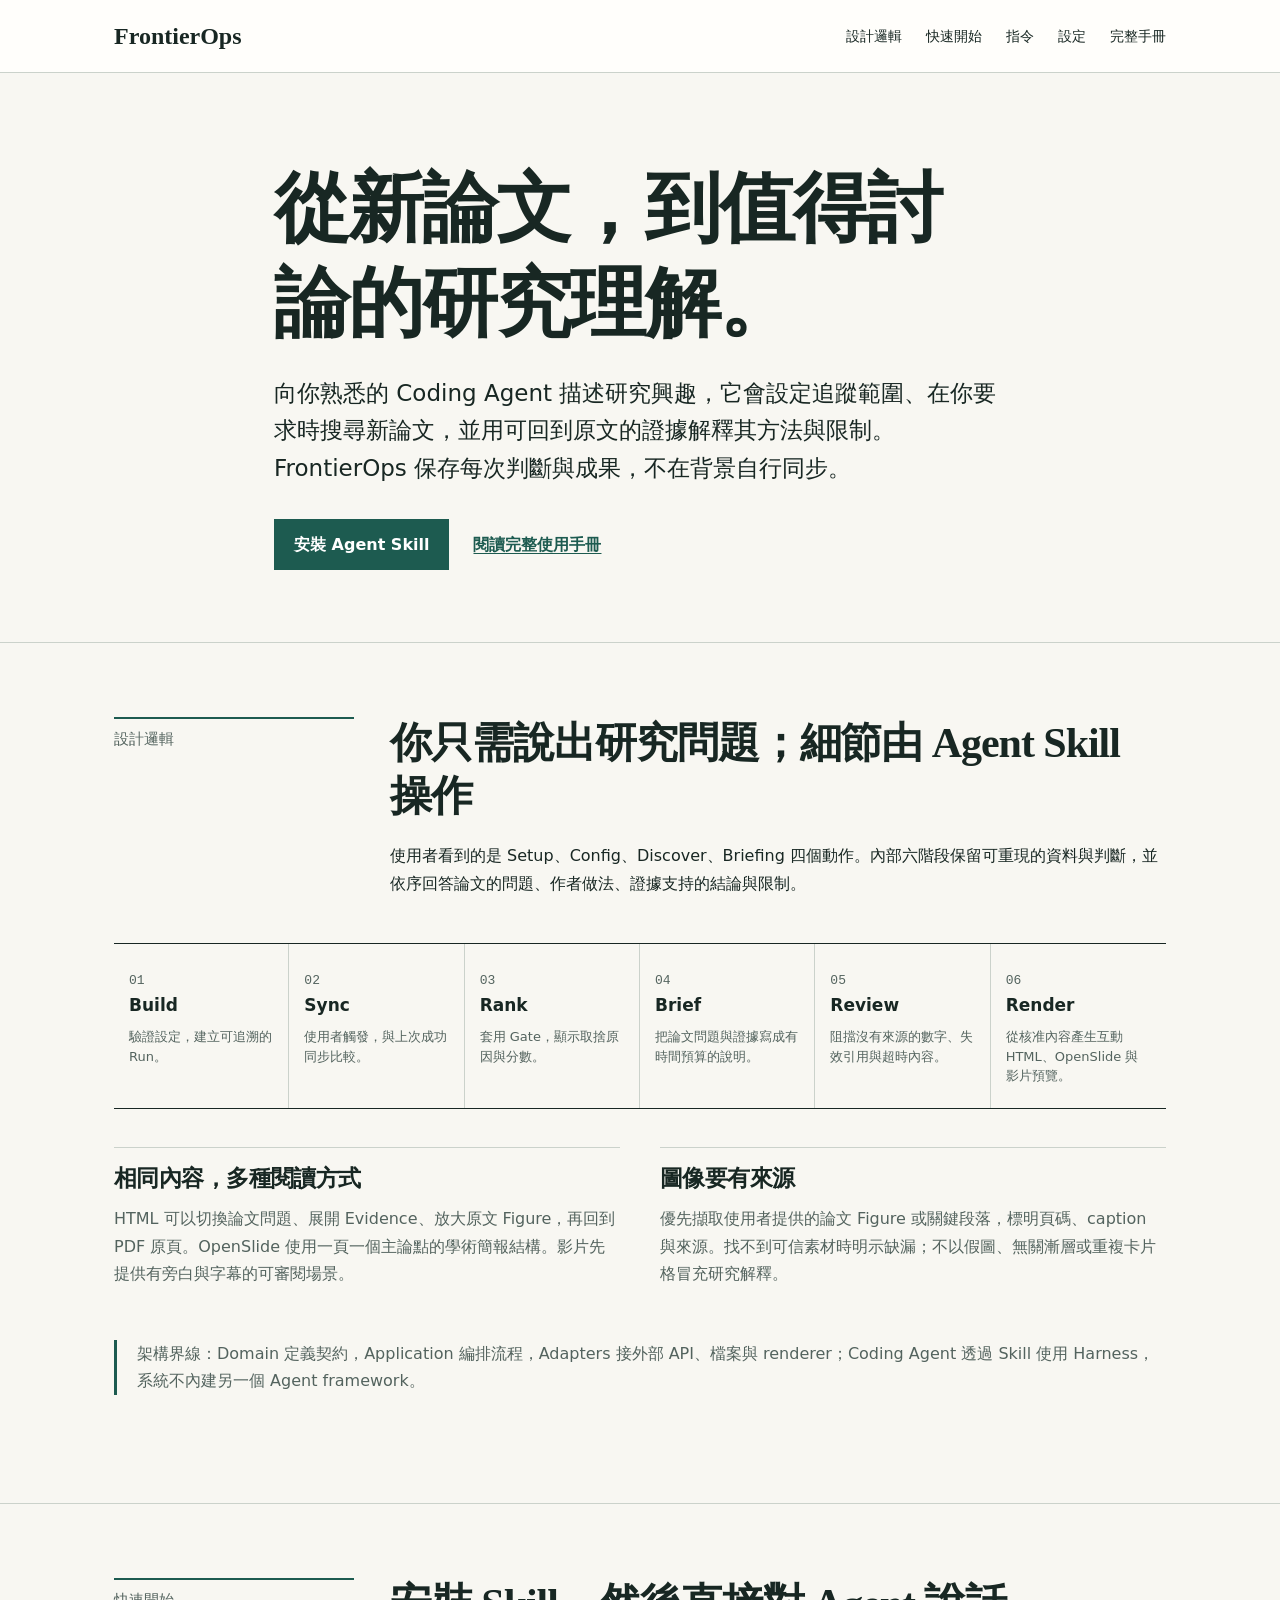
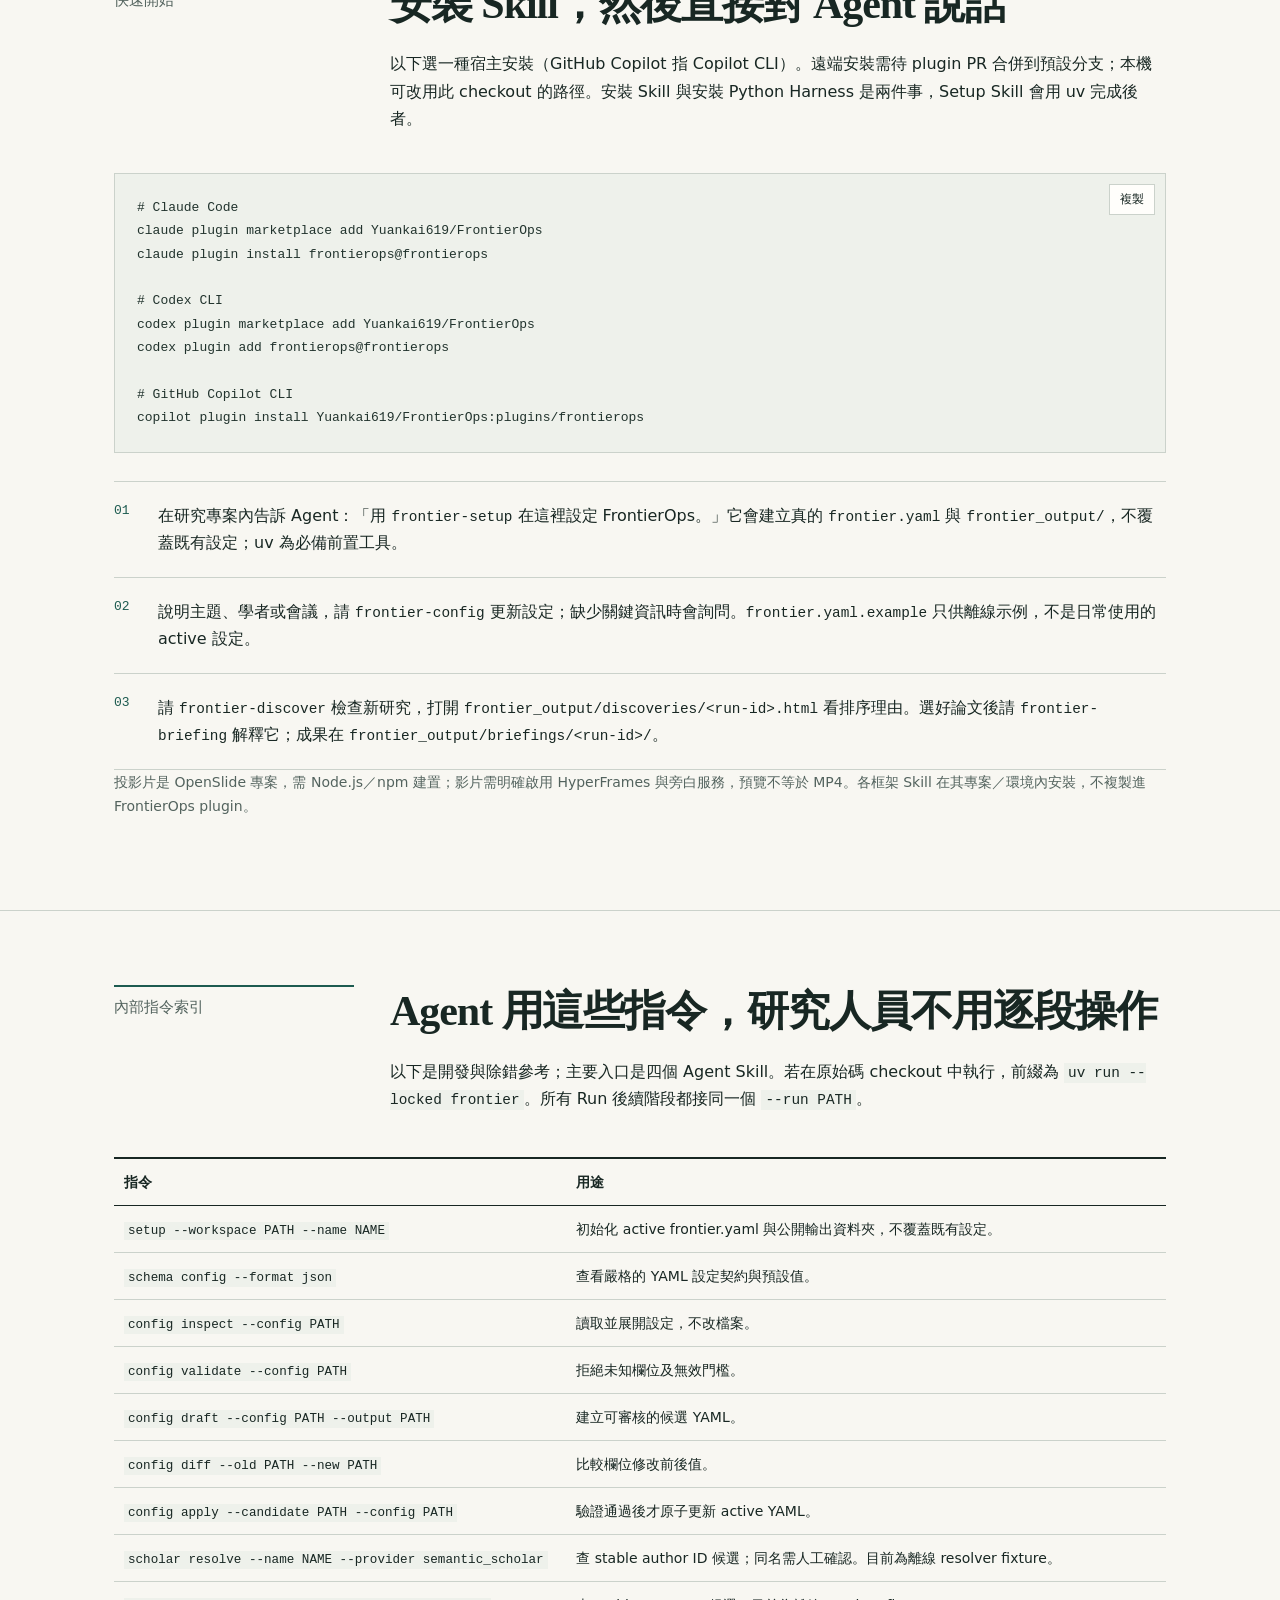
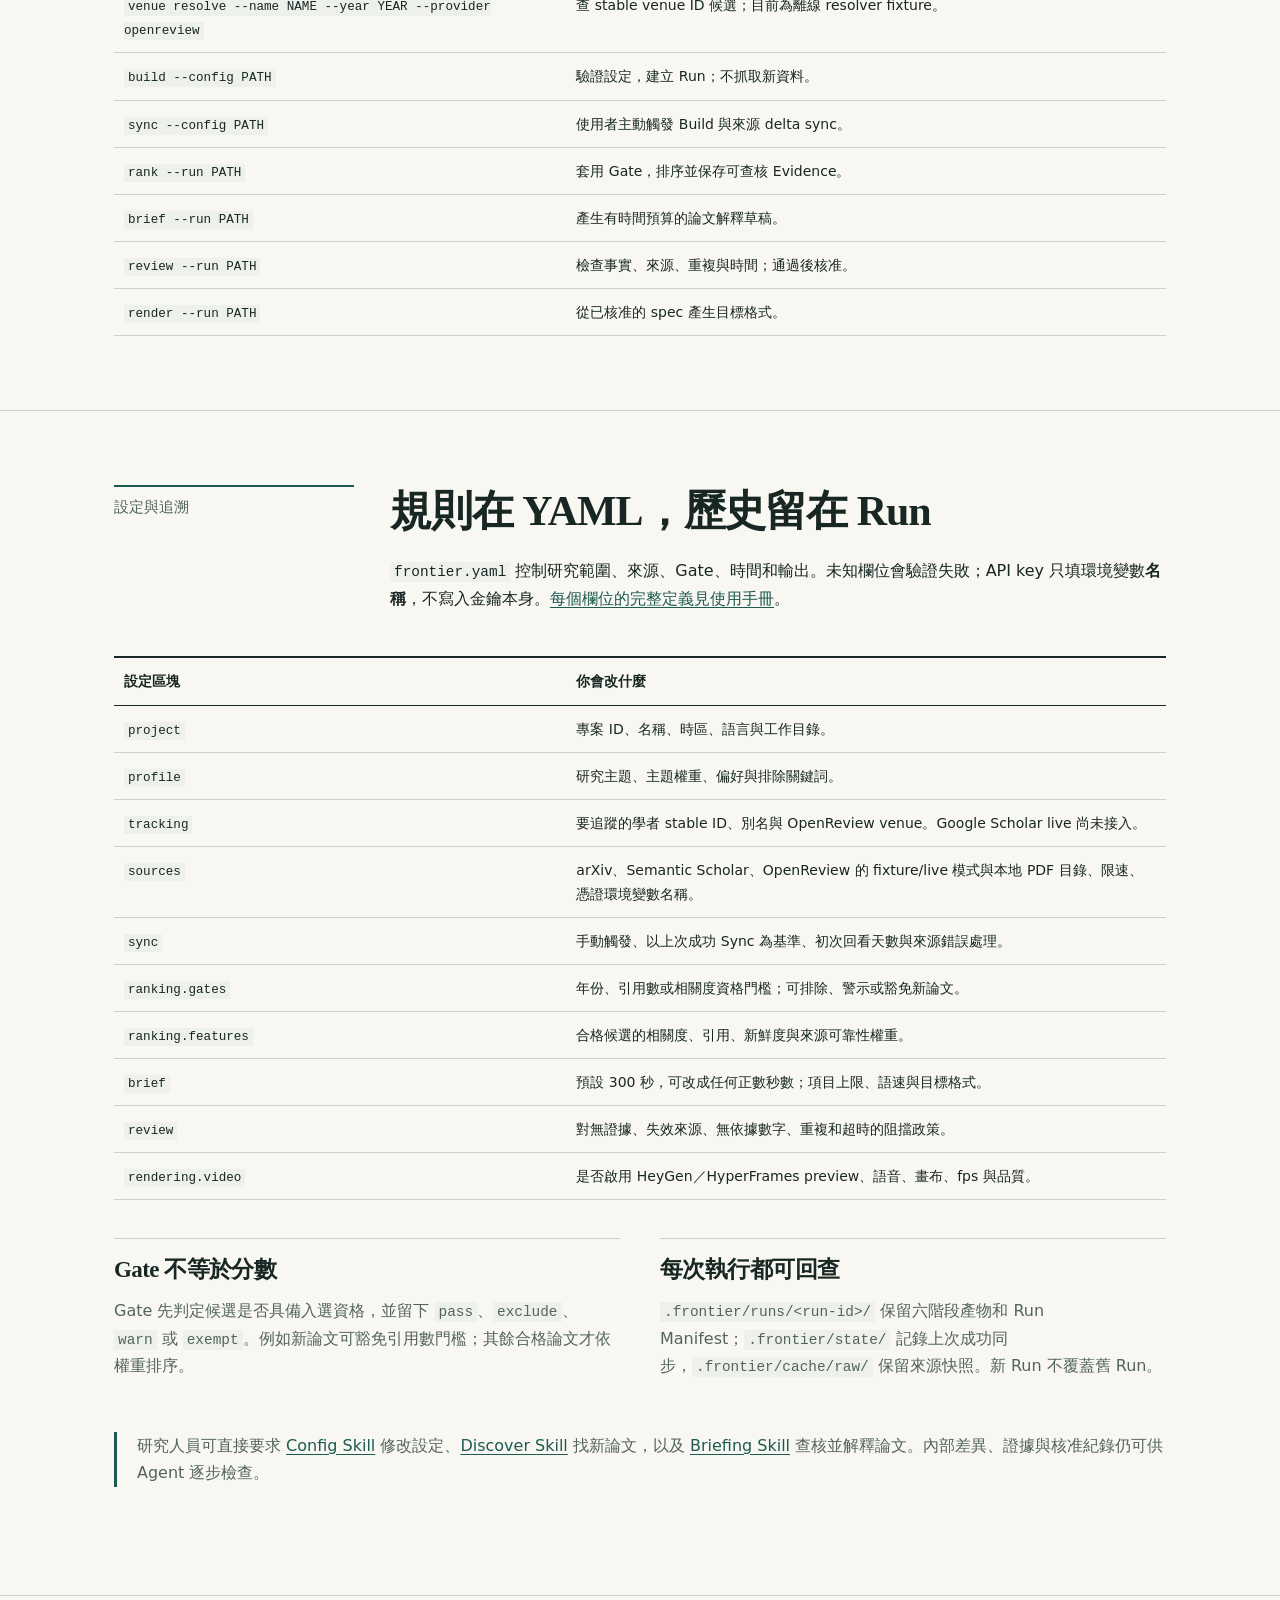
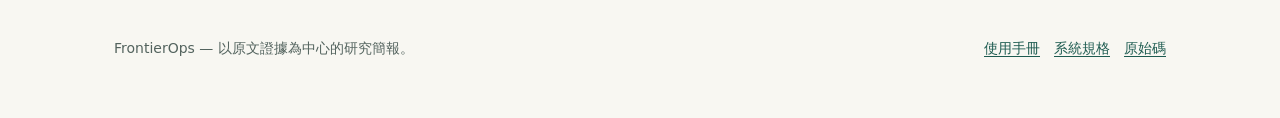
==== docs/index.html @ 1f18ae4c "docs: guide researchers through agent-first onboarding" ====
<!doctype html>
<html lang="zh-Hant">
<head>
  <meta charset="utf-8">
  <meta name="viewport" content="width=device-width, initial-scale=1">
  <meta name="description" content="FrontierOps：可追溯的研究論文解釋與多格式簡報 Harness。">
  <title>FrontierOps｜研究論文簡報 Harness</title>
  <style>
    :root{color-scheme:light;--ink:#182723;--muted:#53635e;--line:#cbd2cb;--paper:#f8f7f2;--panel:#fffefb;--accent:#1d5b50;--code:#eef1eb}
    *{box-sizing:border-box}html{scroll-behavior:smooth}body{margin:0;background:var(--paper);color:var(--ink);font:16px/1.72 system-ui,-apple-system,"Noto Sans TC",sans-serif}
    a{color:var(--accent);text-underline-offset:3px}a:hover{color:#0b3c34}button{font:inherit}button:focus-visible,a:focus-visible,summary:focus-visible{outline:3px solid #ab7314;outline-offset:3px}
    .wrap{max-width:1120px;margin:auto;padding:0 34px}.top{border-bottom:1px solid var(--line);background:var(--panel)}.top .wrap{display:flex;align-items:center;justify-content:space-between;gap:20px;min-height:72px}
    .brand{font:700 24px/1.1 Georgia,serif;color:var(--ink);text-decoration:none}.top nav{display:flex;gap:24px;flex-wrap:wrap}.top nav a{font-size:14px;color:var(--ink);text-decoration:none}.top nav a:hover{text-decoration:underline}
    h1,h2,h3{font-family:Georgia,"Noto Serif TC",serif;line-height:1.25;letter-spacing:-.025em}h1{font-size:clamp(42px,6vw,76px);max-width:880px;margin:0 0 24px}h2{font-size:clamp(29px,3.4vw,42px);margin:0 0 20px}h3{font-size:23px;margin:0 0 12px}p{margin:0 0 18px}.lead{font-size:clamp(19px,2vw,23px);line-height:1.62;max-width:750px}.muted{color:var(--muted)}
    .hero{padding:88px 0 72px;border-bottom:1px solid var(--line)}.hero .intro{max-width:800px}.hero-actions{display:flex;gap:24px;align-items:center;flex-wrap:wrap;margin-top:32px}.primary{display:inline-block;background:var(--accent);color:white;padding:12px 20px;text-decoration:none;font-weight:600}.primary:hover{background:#0b3c34;color:#fff}.textlink{font-weight:600}
    section.content{padding:74px 0;border-bottom:1px solid var(--line)}.section-head{display:grid;grid-template-columns:240px 1fr;gap:36px;align-items:start}.section-head>p{max-width:750px}.section-index{font:15px/1.6 ui-monospace,SFMono-Regular,monospace;color:var(--muted);border-top:2px solid var(--accent);padding-top:10px}
    .flow{display:grid;grid-template-columns:repeat(6,1fr);margin-top:28px;border-top:1px solid var(--ink);border-bottom:1px solid var(--ink)}.flow>div{padding:20px 15px 22px;border-right:1px solid var(--line)}.flow>div:last-child{border-right:0}.flow strong{display:block;font-size:17px}.flow span{font-size:13px;color:var(--muted);line-height:1.5;display:block;margin-top:7px}.number{font:12px ui-monospace,monospace;color:var(--accent)}
    .two{display:grid;grid-template-columns:1fr 1fr;gap:40px;margin-top:38px}.rule{border-top:1px solid var(--line);padding-top:17px}.rule p{color:var(--muted)}.figure-note{border-left:3px solid var(--accent);padding-left:20px;margin:34px 0;color:var(--muted)}
    pre{margin:0;background:var(--code);border:1px solid var(--line);padding:22px;overflow:auto;font:13px/1.8 ui-monospace,SFMono-Regular,Consolas,monospace;color:#21332d}code{font:0.9em ui-monospace,SFMono-Regular,Consolas,monospace}p code,td code{background:var(--code);padding:2px 4px}.codebox{position:relative;margin:22px 0 28px}.copy{position:absolute;right:11px;top:11px;border:1px solid var(--line);background:var(--panel);color:var(--ink);padding:4px 10px;font-size:12px;cursor:pointer}.copy:hover{border-color:var(--accent)}
    .steps{margin:0;padding:0;list-style:none;counter-reset:step}.steps li{counter-increment:step;border-top:1px solid var(--line);padding:20px 0 20px 44px;position:relative}.steps li:before{content:counter(step,decimal-leading-zero);position:absolute;left:0;top:21px;color:var(--accent);font:13px ui-monospace,monospace}.steps li:last-child{border-bottom:1px solid var(--line)}
    table{border-collapse:collapse;width:100%;margin-top:26px;font-size:14px}th{text-align:left;font-weight:700;border-top:2px solid var(--ink);border-bottom:1px solid var(--ink);padding:11px 10px}td{vertical-align:top;border-bottom:1px solid var(--line);padding:11px 10px}td:first-child{width:43%;overflow-wrap:anywhere}tbody tr:hover{background:#eeefe8}
    details{border-top:1px solid var(--line);padding:17px 0}details:last-child{border-bottom:1px solid var(--line)}summary{cursor:pointer;font-weight:700;font-size:18px}details[open] summary{color:var(--accent)}details p{margin:14px 0 0;color:var(--muted)}
    .sidenote{font-size:14px;color:var(--muted)}footer{padding:40px 0 58px;color:var(--muted);font-size:14px}.footer-inner{display:flex;justify-content:space-between;gap:20px;flex-wrap:wrap}
    @media(max-width:780px){.wrap{padding:0 20px}.top .wrap{align-items:flex-start;padding-top:17px;padding-bottom:17px;flex-direction:column}.hero{padding:55px 0}.section-head,.two{grid-template-columns:1fr;gap:16px}.flow{grid-template-columns:repeat(2,1fr)}.flow>div:nth-child(2n){border-right:0}.flow>div:nth-child(-n+4){border-bottom:1px solid var(--line)}section.content{padding:56px 0}td:first-child{width:50%}}
    @media(prefers-reduced-motion:reduce){html{scroll-behavior:auto}}
  </style>
</head>
<body>
  <header class="top"><div class="wrap">
    <a class="brand" href="#top">FrontierOps</a>
    <nav aria-label="頁面導覽"><a href="#concept">設計邏輯</a><a href="#quickstart">快速開始</a><a href="#commands">指令</a><a href="#configuration">設定</a><a href="user-manual.md">完整手冊</a></nav>
  </div></header>
  <main id="top">
    <div class="hero"><div class="wrap intro">
      <h1>從新論文，到值得討論的研究理解。</h1>
      <p class="lead">向你熟悉的 Coding Agent 描述研究興趣，它會設定追蹤範圍、在你要求時搜尋新論文，並用可回到原文的證據解釋其方法與限制。FrontierOps 保存每次判斷與成果，不在背景自行同步。</p>
      <div class="hero-actions"><a class="primary" href="#quickstart">安裝 Agent Skill</a><a class="textlink" href="user-manual.md">閱讀完整使用手冊</a></div>
    </div></div>

    <section class="content" id="concept"><div class="wrap">
      <div class="section-head"><div class="section-index">設計邏輯</div><div><h2>你只需說出研究問題；細節由 Agent Skill 操作</h2><p>使用者看到的是 Setup、Config、Discover、Briefing 四個動作。內部六階段保留可重現的資料與判斷，並依序回答論文的問題、作者做法、證據支持的結論與限制。</p></div></div>
      <div class="flow" aria-label="六階段資料流">
        <div><span class="number">01</span><strong>Build</strong><span>驗證設定，建立可追溯的 Run。</span></div>
        <div><span class="number">02</span><strong>Sync</strong><span>使用者觸發，與上次成功同步比較。</span></div>
        <div><span class="number">03</span><strong>Rank</strong><span>套用 Gate，顯示取捨原因與分數。</span></div>
        <div><span class="number">04</span><strong>Brief</strong><span>把論文問題與證據寫成有時間預算的說明。</span></div>
        <div><span class="number">05</span><strong>Review</strong><span>阻擋沒有來源的數字、失效引用與超時內容。</span></div>
        <div><span class="number">06</span><strong>Render</strong><span>從核准內容產生互動 HTML、OpenSlide 與影片預覽。</span></div>
      </div>
      <div class="two"><div class="rule"><h3>相同內容，多種閱讀方式</h3><p>HTML 可以切換論文問題、展開 Evidence、放大原文 Figure，再回到 PDF 原頁。OpenSlide 使用一頁一個主論點的學術簡報結構。影片先提供有旁白與字幕的可審閱場景。</p></div><div class="rule"><h3>圖像要有來源</h3><p>優先擷取使用者提供的論文 Figure 或關鍵段落，標明頁碼、caption 與來源。找不到可信素材時明示缺漏；不以假圖、無關漸層或重複卡片格冒充研究解釋。</p></div></div>
      <p class="figure-note">架構界線：Domain 定義契約，Application 編排流程，Adapters 接外部 API、檔案與 renderer；Coding Agent 透過 Skill 使用 Harness，系統不內建另一個 Agent framework。</p>
    </div></section>

    <section class="content" id="quickstart"><div class="wrap">
      <div class="section-head"><div class="section-index">快速開始</div><div><h2>安裝 Skill，然後直接對 Agent 說話</h2><p>以下選一種宿主安裝（GitHub Copilot 指 Copilot CLI）。遠端安裝需待 plugin PR 合併到預設分支；本機可改用此 checkout 的路徑。安裝 Skill 與安裝 Python Harness 是兩件事，Setup Skill 會用 uv 完成後者。</p></div></div>
      <div class="codebox"><button class="copy" type="button" data-copy="install">複製</button><pre id="install"># Claude Code
claude plugin marketplace add Yuankai619/FrontierOps
claude plugin install frontierops@frontierops

# Codex CLI
codex plugin marketplace add Yuankai619/FrontierOps
codex plugin add frontierops@frontierops

# GitHub Copilot CLI
copilot plugin install Yuankai619/FrontierOps:plugins/frontierops</pre></div>
      <ol class="steps"><li>在研究專案內告訴 Agent：「用 <code>frontier-setup</code> 在這裡設定 FrontierOps。」它會建立真的 <code>frontier.yaml</code> 與 <code>frontier_output/</code>，不覆蓋既有設定；uv 為必備前置工具。</li><li>說明主題、學者或會議，請 <code>frontier-config</code> 更新設定；缺少關鍵資訊時會詢問。<code>frontier.yaml.example</code> 只供離線示例，不是日常使用的 active 設定。</li><li>請 <code>frontier-discover</code> 檢查新研究，打開 <code>frontier_output/discoveries/&lt;run-id&gt;.html</code> 看排序理由。選好論文後請 <code>frontier-briefing</code> 解釋它；成果在 <code>frontier_output/briefings/&lt;run-id&gt;/</code>。</li></ol>
      <p class="sidenote">投影片是 OpenSlide 專案，需 Node.js／npm 建置；影片需明確啟用 HyperFrames 與旁白服務，預覽不等於 MP4。各框架 Skill 在其專案／環境內安裝，不複製進 FrontierOps plugin。</p>
    </div></section>

    <section class="content" id="commands"><div class="wrap">
      <div class="section-head"><div class="section-index">內部指令索引</div><div><h2>Agent 用這些指令，研究人員不用逐段操作</h2><p>以下是開發與除錯參考；主要入口是四個 Agent Skill。若在原始碼 checkout 中執行，前綴為 <code>uv run --locked frontier</code>。所有 Run 後續階段都接同一個 <code>--run PATH</code>。</p></div></div>
      <table><thead><tr><th scope="col">指令</th><th scope="col">用途</th></tr></thead><tbody>
        <tr><td><code>setup --workspace PATH --name NAME</code></td><td>初始化 active frontier.yaml 與公開輸出資料夾，不覆蓋既有設定。</td></tr>
        <tr><td><code>schema config --format json</code></td><td>查看嚴格的 YAML 設定契約與預設值。</td></tr>
        <tr><td><code>config inspect --config PATH</code></td><td>讀取並展開設定，不改檔案。</td></tr>
        <tr><td><code>config validate --config PATH</code></td><td>拒絕未知欄位及無效門檻。</td></tr>
        <tr><td><code>config draft --config PATH --output PATH</code></td><td>建立可審核的候選 YAML。</td></tr>
        <tr><td><code>config diff --old PATH --new PATH</code></td><td>比較欄位修改前後值。</td></tr>
        <tr><td><code>config apply --candidate PATH --config PATH</code></td><td>驗證通過後才原子更新 active YAML。</td></tr>
        <tr><td><code>scholar resolve --name NAME --provider semantic_scholar</code></td><td>查 stable author ID 候選；同名需人工確認。目前為離線 resolver fixture。</td></tr>
        <tr><td><code>venue resolve --name NAME --year YEAR --provider openreview</code></td><td>查 stable venue ID 候選；目前為離線 resolver fixture。</td></tr>
        <tr><td><code>build --config PATH</code></td><td>驗證設定，建立 Run；不抓取新資料。</td></tr>
        <tr><td><code>sync --config PATH</code></td><td>使用者主動觸發 Build 與來源 delta sync。</td></tr>
        <tr><td><code>rank --run PATH</code></td><td>套用 Gate，排序並保存可查核 Evidence。</td></tr>
        <tr><td><code>brief --run PATH</code></td><td>產生有時間預算的論文解釋草稿。</td></tr>
        <tr><td><code>review --run PATH</code></td><td>檢查事實、來源、重複與時間；通過後核准。</td></tr>
        <tr><td><code>render --run PATH</code></td><td>從已核准的 spec 產生目標格式。</td></tr>
      </tbody></table>
    </div></section>

    <section class="content" id="configuration"><div class="wrap">
      <div class="section-head"><div class="section-index">設定與追溯</div><div><h2>規則在 YAML，歷史留在 Run</h2><p><code>frontier.yaml</code> 控制研究範圍、來源、Gate、時間和輸出。未知欄位會驗證失敗；API key 只填環境變數<strong>名稱</strong>，不寫入金鑰本身。<a href="user-manual.md#frontieryaml-設定參考">每個欄位的完整定義見使用手冊</a>。</p></div></div>
      <table><thead><tr><th scope="col">設定區塊</th><th scope="col">你會改什麼</th></tr></thead><tbody>
        <tr><td><code>project</code></td><td>專案 ID、名稱、時區、語言與工作目錄。</td></tr>
        <tr><td><code>profile</code></td><td>研究主題、主題權重、偏好與排除關鍵詞。</td></tr>
        <tr><td><code>tracking</code></td><td>要追蹤的學者 stable ID、別名與 OpenReview venue。Google Scholar live 尚未接入。</td></tr>
        <tr><td><code>sources</code></td><td>arXiv、Semantic Scholar、OpenReview 的 fixture/live 模式與本地 PDF 目錄、限速、憑證環境變數名稱。</td></tr>
        <tr><td><code>sync</code></td><td>手動觸發、以上次成功 Sync 為基準、初次回看天數與來源錯誤處理。</td></tr>
        <tr><td><code>ranking.gates</code></td><td>年份、引用數或相關度資格門檻；可排除、警示或豁免新論文。</td></tr>
        <tr><td><code>ranking.features</code></td><td>合格候選的相關度、引用、新鮮度與來源可靠性權重。</td></tr>
        <tr><td><code>brief</code></td><td>預設 300 秒，可改成任何正數秒數；項目上限、語速與目標格式。</td></tr>
        <tr><td><code>review</code></td><td>對無證據、失效來源、無依據數字、重複和超時的阻擋政策。</td></tr>
        <tr><td><code>rendering.video</code></td><td>是否啟用 HeyGen／HyperFrames preview、語音、畫布、fps 與品質。</td></tr>
      </tbody></table>
      <div class="two"><div class="rule"><h3>Gate 不等於分數</h3><p>Gate 先判定候選是否具備入選資格，並留下 <code>pass</code>、<code>exclude</code>、<code>warn</code> 或 <code>exempt</code>。例如新論文可豁免引用數門檻；其餘合格論文才依權重排序。</p></div><div class="rule"><h3>每次執行都可回查</h3><p><code>.frontier/runs/&lt;run-id&gt;/</code> 保留六階段產物和 Run Manifest；<code>.frontier/state/</code> 記錄上次成功同步，<code>.frontier/cache/raw/</code> 保留來源快照。新 Run 不覆蓋舊 Run。</p></div></div>
      <div class="figure-note">研究人員可直接要求 <a href="../plugins/frontierops/skills/frontier-config/SKILL.md">Config Skill</a> 修改設定、<a href="../plugins/frontierops/skills/frontier-discover/SKILL.md">Discover Skill</a> 找新論文，以及 <a href="../plugins/frontierops/skills/frontier-briefing/SKILL.md">Briefing Skill</a> 查核並解釋論文。內部差異、證據與核准紀錄仍可供 Agent 逐步檢查。</div>
    </div></section>
  </main>
  <footer><div class="wrap footer-inner"><span>FrontierOps — 以原文證據為中心的研究簡報。</span><span><a href="user-manual.md">使用手冊</a>　<a href="system-spec.md">系統規格</a>　<a href="https://github.com/Yuankai619/FrontierOps">原始碼</a></span></div></footer>
  <script>
    document.querySelectorAll('[data-copy]').forEach((button)=>{
      button.addEventListener('click',async()=>{
        const text=document.getElementById(button.dataset.copy).textContent;
        try{await navigator.clipboard.writeText(text);button.textContent='已複製';setTimeout(()=>button.textContent='複製',1800)}
        catch{button.textContent='請手動選取';setTimeout(()=>button.textContent='複製',1800)}
      });
    });
  </script>
</body>
</html>
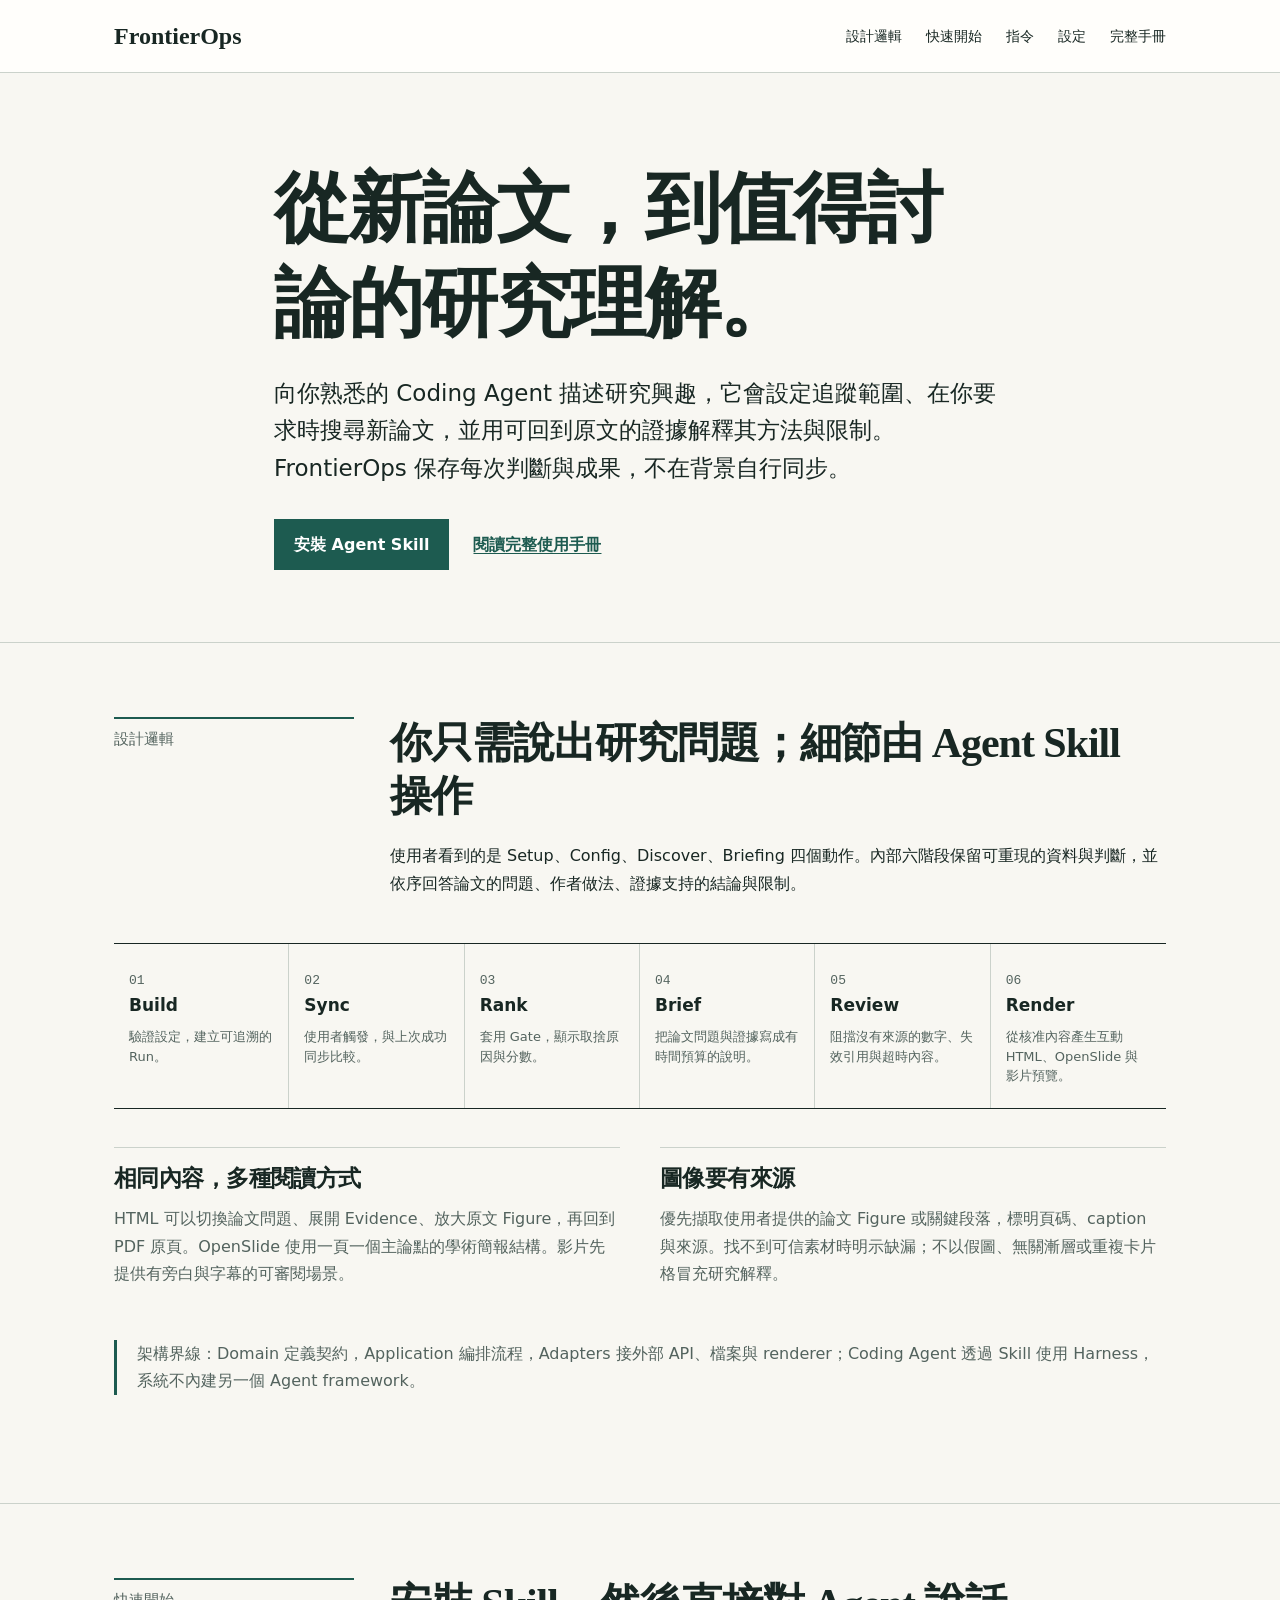
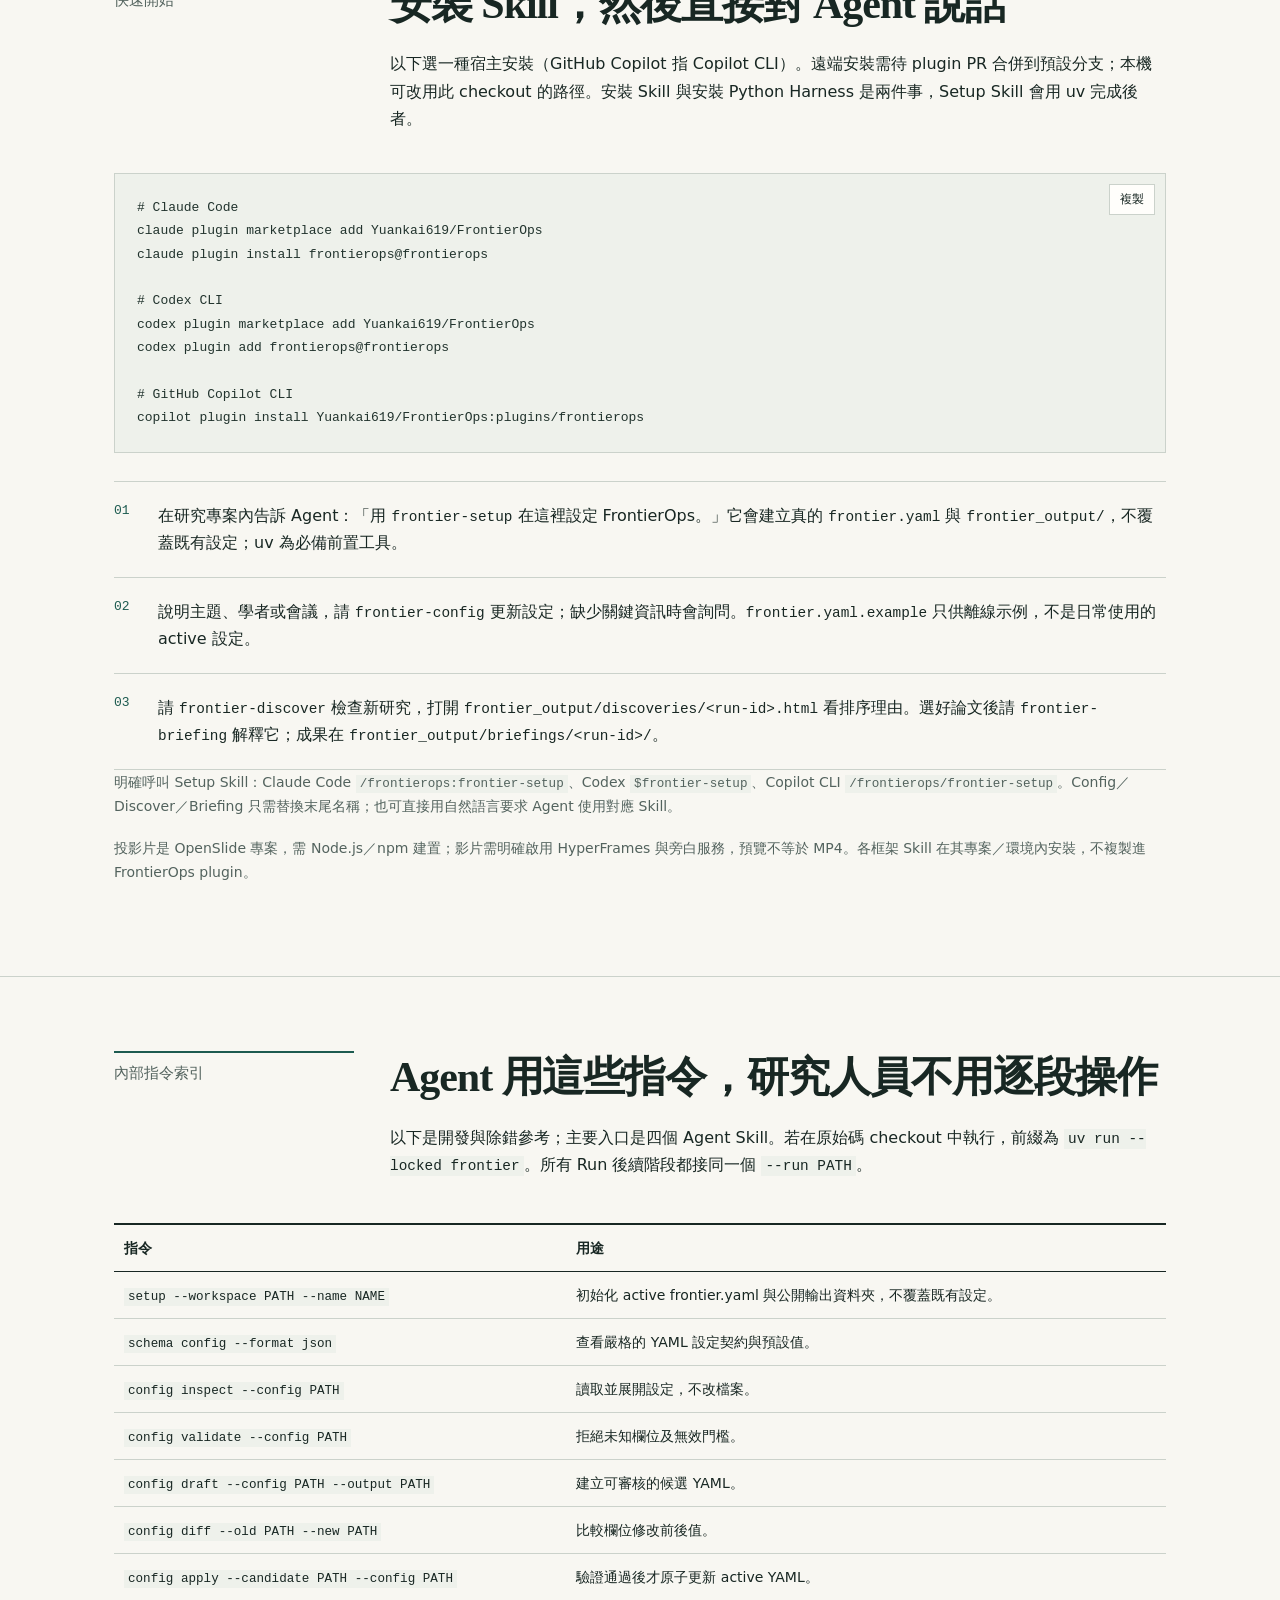
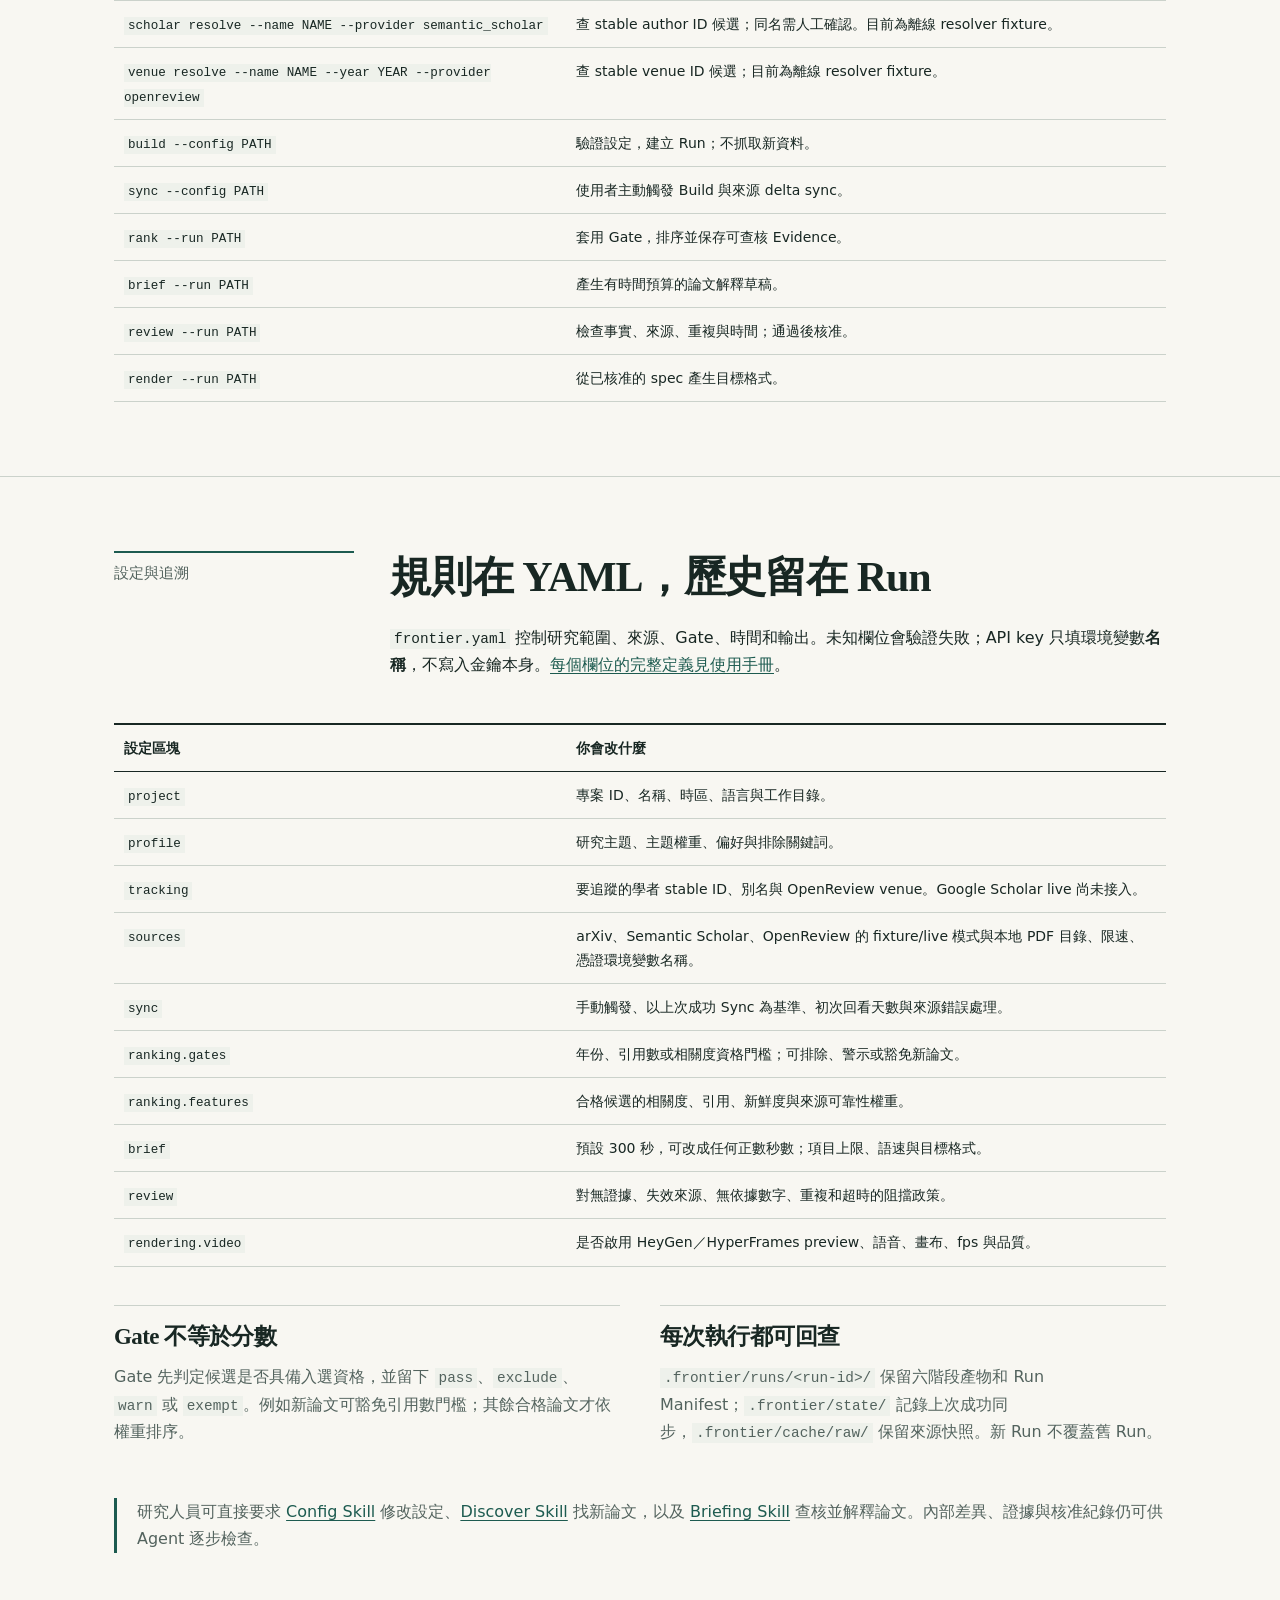
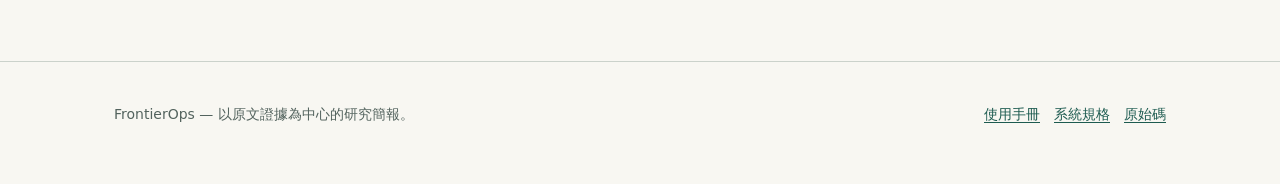
==== commit cf7b5b5b: "docs: show explicit skill invocation in each agent" ====
--- a/docs/index.html
+++ b/docs/index.html
@@ -64,6 +64,7 @@
 # GitHub Copilot CLI
 copilot plugin install Yuankai619/FrontierOps:plugins/frontierops</pre></div>
       <ol class="steps"><li>在研究專案內告訴 Agent：「用 <code>frontier-setup</code> 在這裡設定 FrontierOps。」它會建立真的 <code>frontier.yaml</code> 與 <code>frontier_output/</code>，不覆蓋既有設定；uv 為必備前置工具。</li><li>說明主題、學者或會議，請 <code>frontier-config</code> 更新設定；缺少關鍵資訊時會詢問。<code>frontier.yaml.example</code> 只供離線示例，不是日常使用的 active 設定。</li><li>請 <code>frontier-discover</code> 檢查新研究，打開 <code>frontier_output/discoveries/&lt;run-id&gt;.html</code> 看排序理由。選好論文後請 <code>frontier-briefing</code> 解釋它；成果在 <code>frontier_output/briefings/&lt;run-id&gt;/</code>。</li></ol>
+      <p class="sidenote">明確呼叫 Setup Skill：Claude Code <code>/frontierops:frontier-setup</code>、Codex <code>$frontier-setup</code>、Copilot CLI <code>/frontierops/frontier-setup</code>。Config／Discover／Briefing 只需替換末尾名稱；也可直接用自然語言要求 Agent 使用對應 Skill。</p>
       <p class="sidenote">投影片是 OpenSlide 專案，需 Node.js／npm 建置；影片需明確啟用 HyperFrames 與旁白服務，預覽不等於 MP4。各框架 Skill 在其專案／環境內安裝，不複製進 FrontierOps plugin。</p>
     </div></section>
 
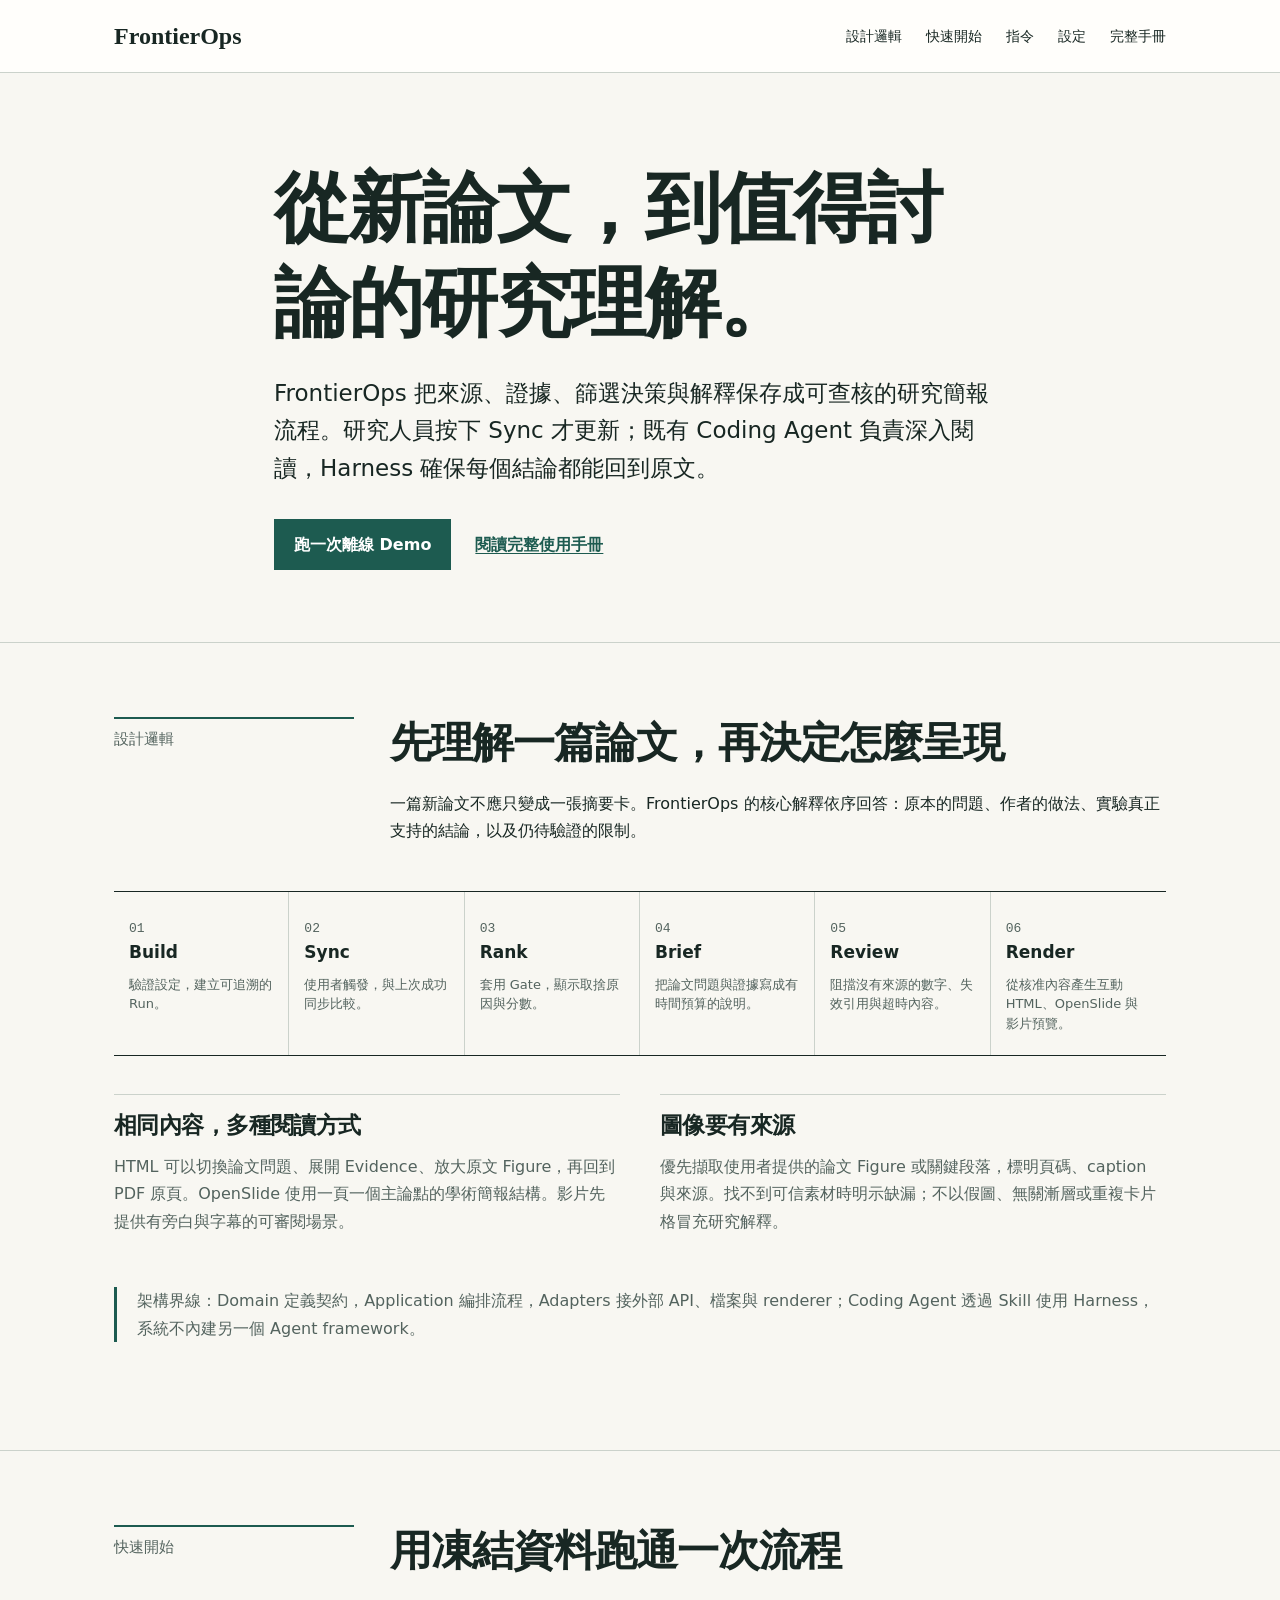
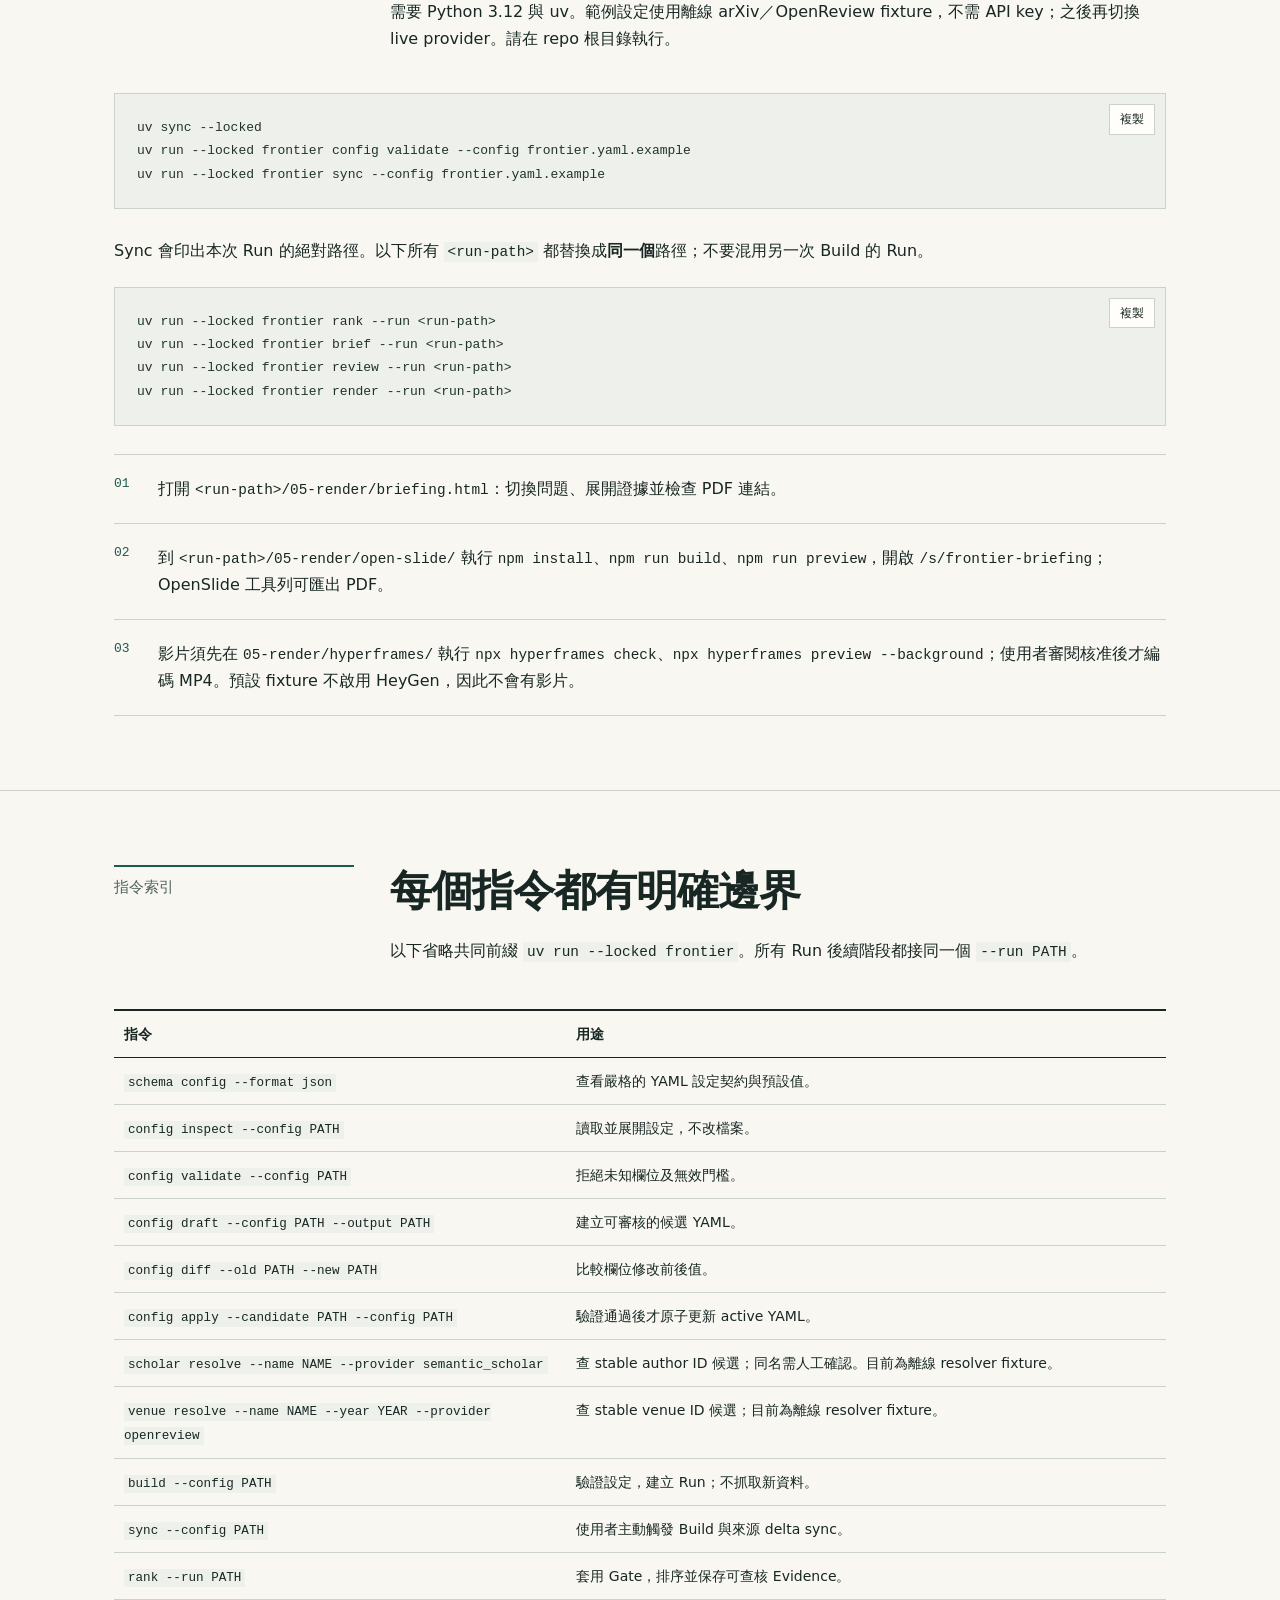
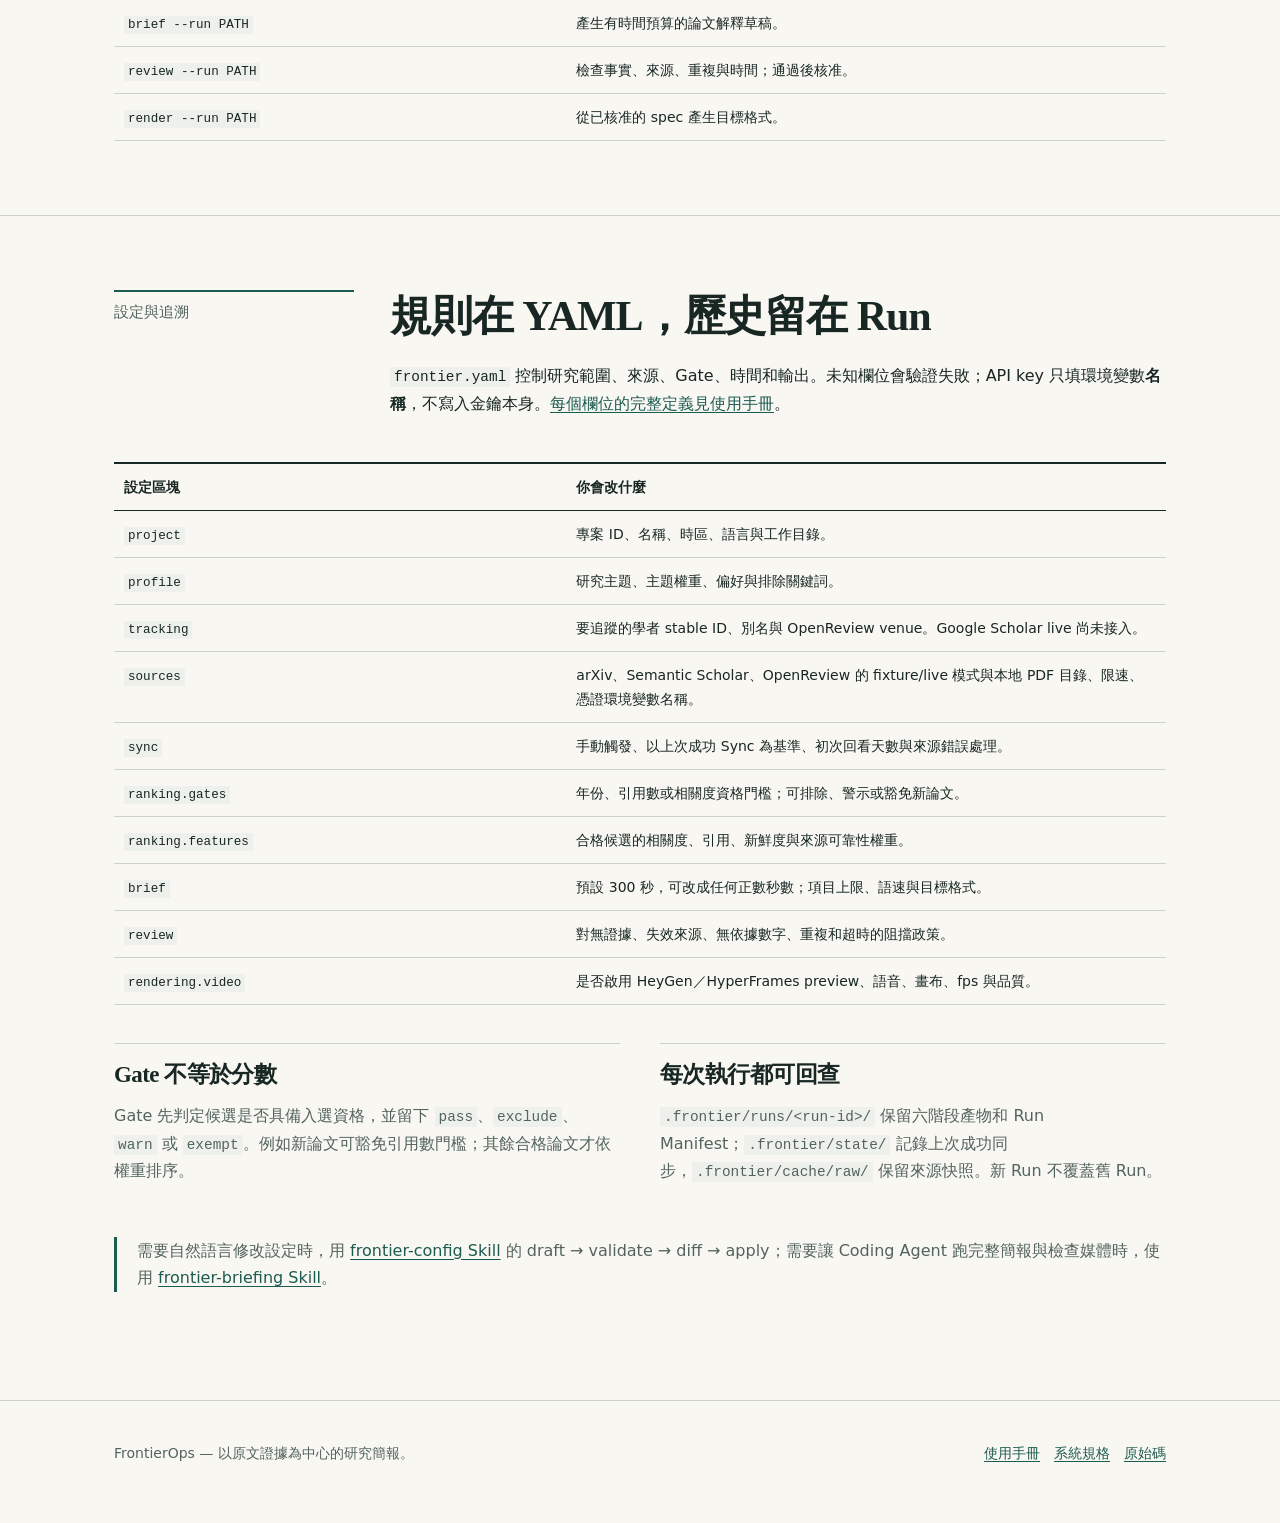
==== commit fb70c909: "Merge pull request #23 from Yuankai619/docs/frontierops-website docs: add FrontierOps product websit" ====
--- a/docs/index.html
+++ b/docs/index.html
@@ -33,12 +33,12 @@
   <main id="top">
     <div class="hero"><div class="wrap intro">
       <h1>從新論文，到值得討論的研究理解。</h1>
-      <p class="lead">向你熟悉的 Coding Agent 描述研究興趣，它會設定追蹤範圍、在你要求時搜尋新論文，並用可回到原文的證據解釋其方法與限制。FrontierOps 保存每次判斷與成果，不在背景自行同步。</p>
-      <div class="hero-actions"><a class="primary" href="#quickstart">安裝 Agent Skill</a><a class="textlink" href="user-manual.md">閱讀完整使用手冊</a></div>
+      <p class="lead">FrontierOps 把來源、證據、篩選決策與解釋保存成可查核的研究簡報流程。研究人員按下 Sync 才更新；既有 Coding Agent 負責深入閱讀，Harness 確保每個結論都能回到原文。</p>
+      <div class="hero-actions"><a class="primary" href="#quickstart">跑一次離線 Demo</a><a class="textlink" href="user-manual.md">閱讀完整使用手冊</a></div>
     </div></div>
 
     <section class="content" id="concept"><div class="wrap">
-      <div class="section-head"><div class="section-index">設計邏輯</div><div><h2>你只需說出研究問題；細節由 Agent Skill 操作</h2><p>使用者看到的是 Setup、Config、Discover、Briefing 四個動作。內部六階段保留可重現的資料與判斷，並依序回答論文的問題、作者做法、證據支持的結論與限制。</p></div></div>
+      <div class="section-head"><div class="section-index">設計邏輯</div><div><h2>先理解一篇論文，再決定怎麼呈現</h2><p>一篇新論文不應只變成一張摘要卡。FrontierOps 的核心解釋依序回答：原本的問題、作者的做法、實驗真正支持的結論，以及仍待驗證的限制。</p></div></div>
       <div class="flow" aria-label="六階段資料流">
         <div><span class="number">01</span><strong>Build</strong><span>驗證設定，建立可追溯的 Run。</span></div>
         <div><span class="number">02</span><strong>Sync</strong><span>使用者觸發，與上次成功同步比較。</span></div>
@@ -52,26 +52,21 @@
     </div></section>
 
     <section class="content" id="quickstart"><div class="wrap">
-      <div class="section-head"><div class="section-index">快速開始</div><div><h2>安裝 Skill，然後直接對 Agent 說話</h2><p>以下選一種宿主安裝（GitHub Copilot 指 Copilot CLI）。遠端安裝需待 plugin PR 合併到預設分支；本機可改用此 checkout 的路徑。安裝 Skill 與安裝 Python Harness 是兩件事，Setup Skill 會用 uv 完成後者。</p></div></div>
-      <div class="codebox"><button class="copy" type="button" data-copy="install">複製</button><pre id="install"># Claude Code
-claude plugin marketplace add Yuankai619/FrontierOps
-claude plugin install frontierops@frontierops
-
-# Codex CLI
-codex plugin marketplace add Yuankai619/FrontierOps
-codex plugin add frontierops@frontierops
-
-# GitHub Copilot CLI
-copilot plugin install Yuankai619/FrontierOps:plugins/frontierops</pre></div>
-      <ol class="steps"><li>在研究專案內告訴 Agent：「用 <code>frontier-setup</code> 在這裡設定 FrontierOps。」它會建立真的 <code>frontier.yaml</code> 與 <code>frontier_output/</code>，不覆蓋既有設定；uv 為必備前置工具。</li><li>說明主題、學者或會議，請 <code>frontier-config</code> 更新設定；缺少關鍵資訊時會詢問。<code>frontier.yaml.example</code> 只供離線示例，不是日常使用的 active 設定。</li><li>請 <code>frontier-discover</code> 檢查新研究，打開 <code>frontier_output/discoveries/&lt;run-id&gt;.html</code> 看排序理由。選好論文後請 <code>frontier-briefing</code> 解釋它；成果在 <code>frontier_output/briefings/&lt;run-id&gt;/</code>。</li></ol>
-      <p class="sidenote">明確呼叫 Setup Skill：Claude Code <code>/frontierops:frontier-setup</code>、Codex <code>$frontier-setup</code>、Copilot CLI <code>/frontierops/frontier-setup</code>。Config／Discover／Briefing 只需替換末尾名稱；也可直接用自然語言要求 Agent 使用對應 Skill。</p>
-      <p class="sidenote">投影片是 OpenSlide 專案，需 Node.js／npm 建置；影片需明確啟用 HyperFrames 與旁白服務，預覽不等於 MP4。各框架 Skill 在其專案／環境內安裝，不複製進 FrontierOps plugin。</p>
+      <div class="section-head"><div class="section-index">快速開始</div><div><h2>用凍結資料跑通一次流程</h2><p>需要 Python 3.12 與 uv。範例設定使用離線 arXiv／OpenReview fixture，不需 API key；之後再切換 live provider。請在 repo 根目錄執行。</p></div></div>
+      <div class="codebox"><button class="copy" type="button" data-copy="install">複製</button><pre id="install">uv sync --locked
+uv run --locked frontier config validate --config frontier.yaml.example
+uv run --locked frontier sync --config frontier.yaml.example</pre></div>
+      <p>Sync 會印出本次 Run 的絕對路徑。以下所有 <code>&lt;run-path&gt;</code> 都替換成<strong>同一個</strong>路徑；不要混用另一次 Build 的 Run。</p>
+      <div class="codebox"><button class="copy" type="button" data-copy="pipeline">複製</button><pre id="pipeline">uv run --locked frontier rank --run &lt;run-path&gt;
+uv run --locked frontier brief --run &lt;run-path&gt;
+uv run --locked frontier review --run &lt;run-path&gt;
+uv run --locked frontier render --run &lt;run-path&gt;</pre></div>
+      <ol class="steps"><li>打開 <code>&lt;run-path&gt;/05-render/briefing.html</code>：切換問題、展開證據並檢查 PDF 連結。</li><li>到 <code>&lt;run-path&gt;/05-render/open-slide/</code> 執行 <code>npm install</code>、<code>npm run build</code>、<code>npm run preview</code>，開啟 <code>/s/frontier-briefing</code>；OpenSlide 工具列可匯出 PDF。</li><li>影片須先在 <code>05-render/hyperframes/</code> 執行 <code>npx hyperframes check</code>、<code>npx hyperframes preview --background</code>；使用者審閱核准後才編碼 MP4。預設 fixture 不啟用 HeyGen，因此不會有影片。</li></ol>
     </div></section>
 
     <section class="content" id="commands"><div class="wrap">
-      <div class="section-head"><div class="section-index">內部指令索引</div><div><h2>Agent 用這些指令，研究人員不用逐段操作</h2><p>以下是開發與除錯參考；主要入口是四個 Agent Skill。若在原始碼 checkout 中執行，前綴為 <code>uv run --locked frontier</code>。所有 Run 後續階段都接同一個 <code>--run PATH</code>。</p></div></div>
+      <div class="section-head"><div class="section-index">指令索引</div><div><h2>每個指令都有明確邊界</h2><p>以下省略共同前綴 <code>uv run --locked frontier</code>。所有 Run 後續階段都接同一個 <code>--run PATH</code>。</p></div></div>
       <table><thead><tr><th scope="col">指令</th><th scope="col">用途</th></tr></thead><tbody>
-        <tr><td><code>setup --workspace PATH --name NAME</code></td><td>初始化 active frontier.yaml 與公開輸出資料夾，不覆蓋既有設定。</td></tr>
         <tr><td><code>schema config --format json</code></td><td>查看嚴格的 YAML 設定契約與預設值。</td></tr>
         <tr><td><code>config inspect --config PATH</code></td><td>讀取並展開設定，不改檔案。</td></tr>
         <tr><td><code>config validate --config PATH</code></td><td>拒絕未知欄位及無效門檻。</td></tr>
@@ -104,7 +99,7 @@
         <tr><td><code>rendering.video</code></td><td>是否啟用 HeyGen／HyperFrames preview、語音、畫布、fps 與品質。</td></tr>
       </tbody></table>
       <div class="two"><div class="rule"><h3>Gate 不等於分數</h3><p>Gate 先判定候選是否具備入選資格，並留下 <code>pass</code>、<code>exclude</code>、<code>warn</code> 或 <code>exempt</code>。例如新論文可豁免引用數門檻；其餘合格論文才依權重排序。</p></div><div class="rule"><h3>每次執行都可回查</h3><p><code>.frontier/runs/&lt;run-id&gt;/</code> 保留六階段產物和 Run Manifest；<code>.frontier/state/</code> 記錄上次成功同步，<code>.frontier/cache/raw/</code> 保留來源快照。新 Run 不覆蓋舊 Run。</p></div></div>
-      <div class="figure-note">研究人員可直接要求 <a href="../plugins/frontierops/skills/frontier-config/SKILL.md">Config Skill</a> 修改設定、<a href="../plugins/frontierops/skills/frontier-discover/SKILL.md">Discover Skill</a> 找新論文，以及 <a href="../plugins/frontierops/skills/frontier-briefing/SKILL.md">Briefing Skill</a> 查核並解釋論文。內部差異、證據與核准紀錄仍可供 Agent 逐步檢查。</div>
+      <div class="figure-note">需要自然語言修改設定時，用 <a href="https://github.com/Yuankai619/FrontierOps/blob/main/skills/frontier-config/SKILL.md">frontier-config Skill</a> 的 draft → validate → diff → apply；需要讓 Coding Agent 跑完整簡報與檢查媒體時，使用 <a href="https://github.com/Yuankai619/FrontierOps/blob/main/skills/frontier-briefing/SKILL.md">frontier-briefing Skill</a>。</div>
     </div></section>
   </main>
   <footer><div class="wrap footer-inner"><span>FrontierOps — 以原文證據為中心的研究簡報。</span><span><a href="user-manual.md">使用手冊</a>　<a href="system-spec.md">系統規格</a>　<a href="https://github.com/Yuankai619/FrontierOps">原始碼</a></span></div></footer>
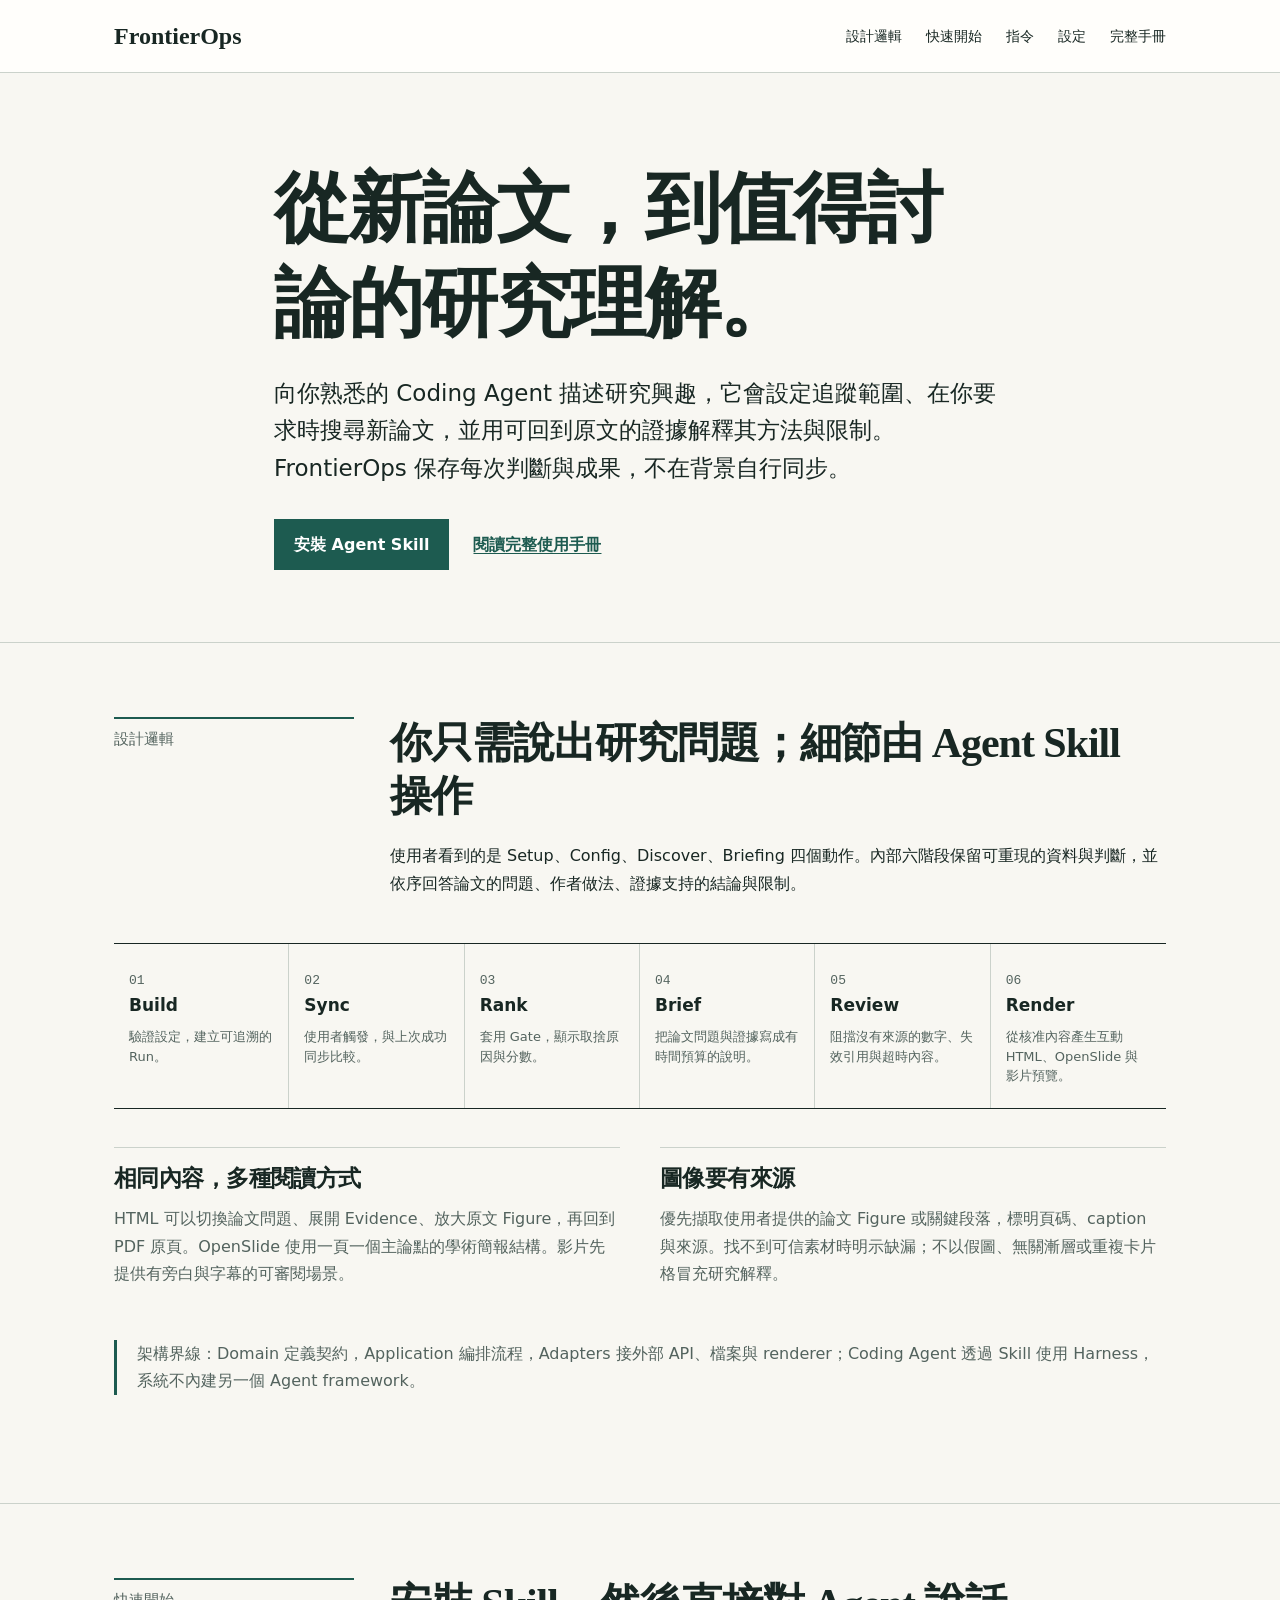
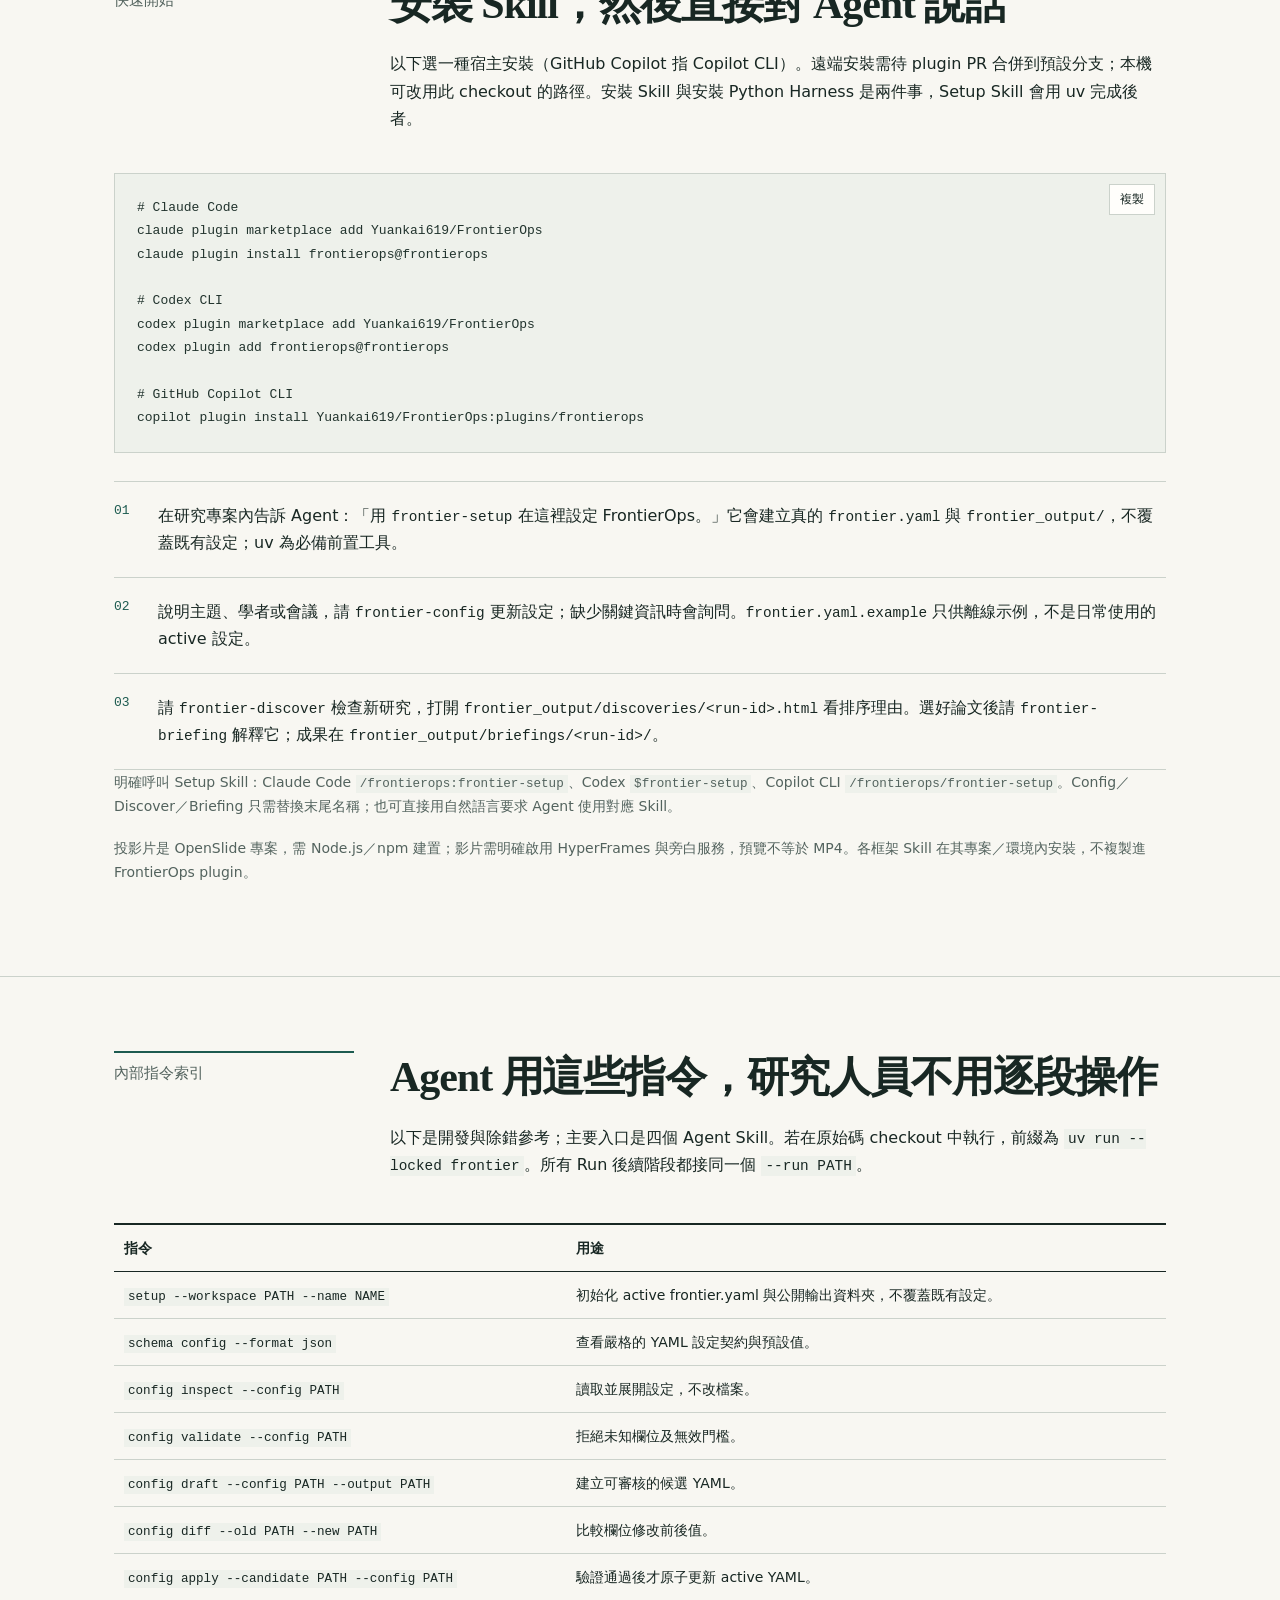
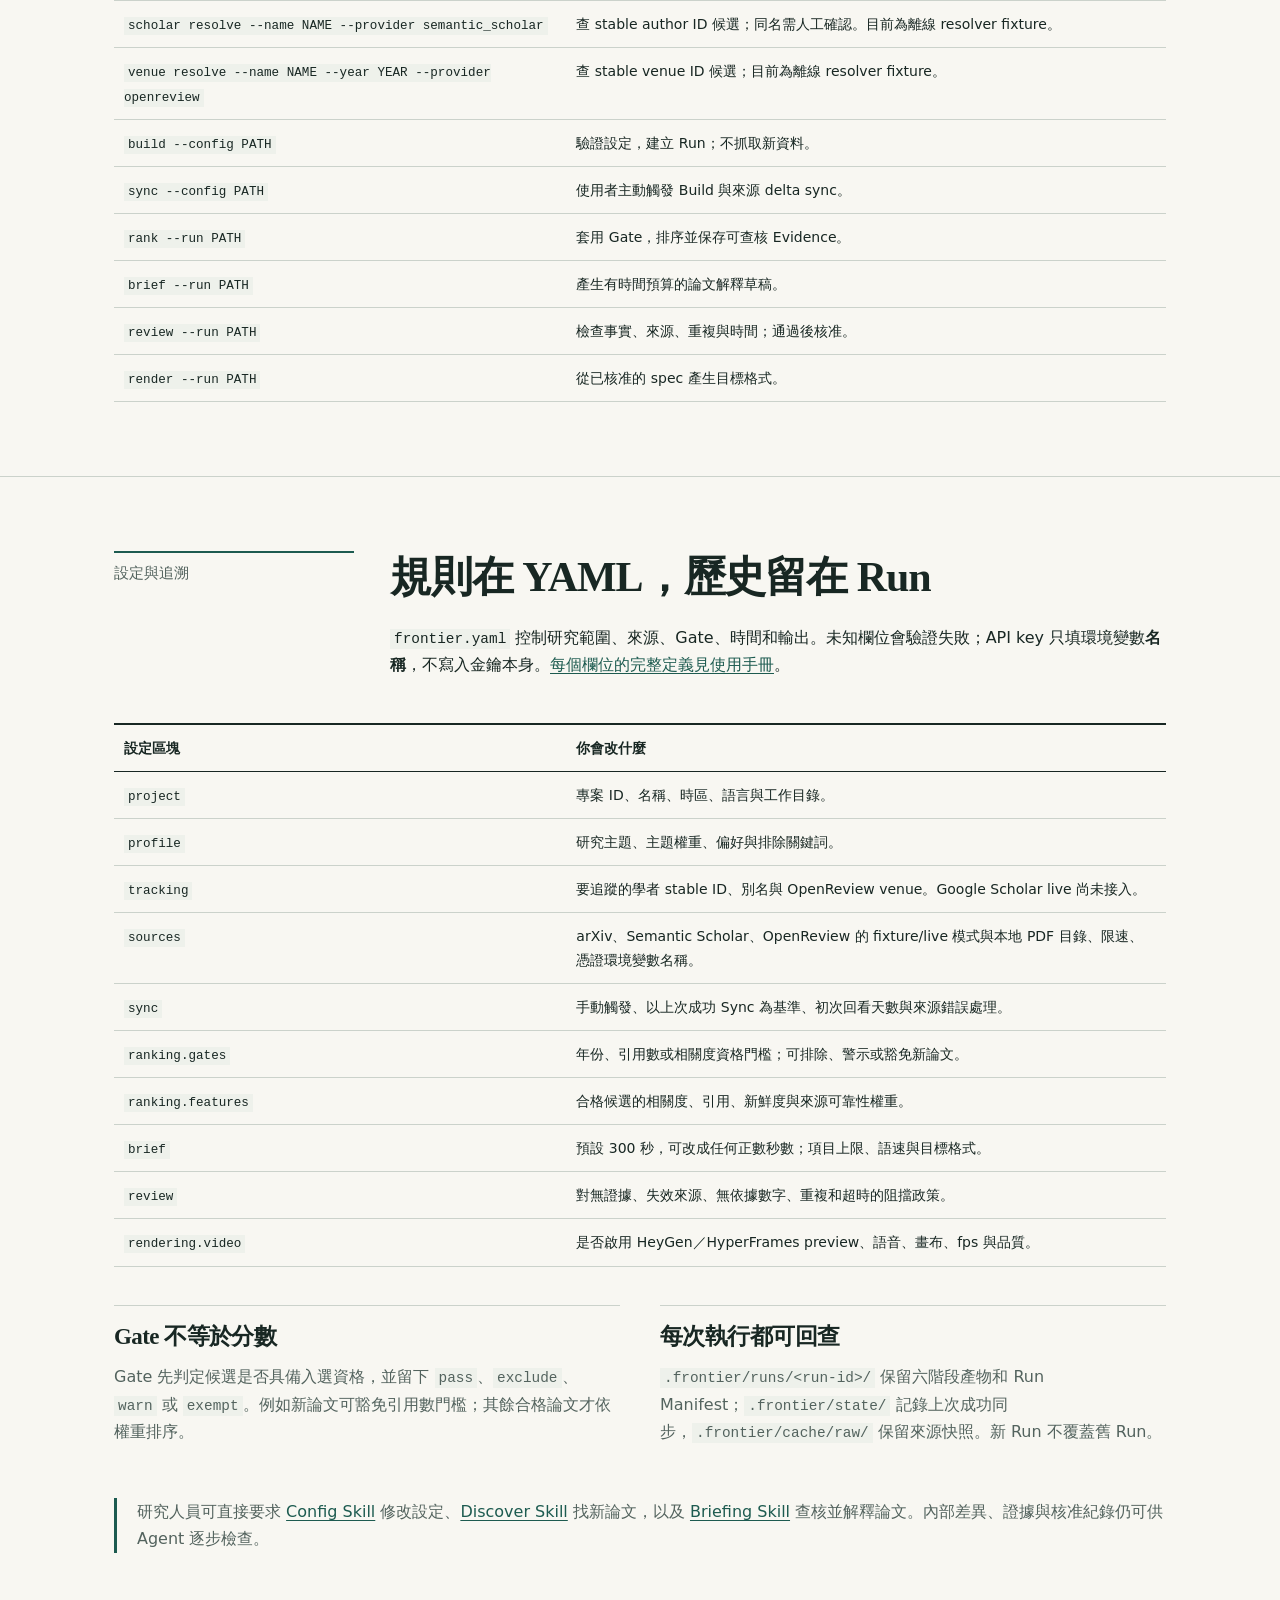
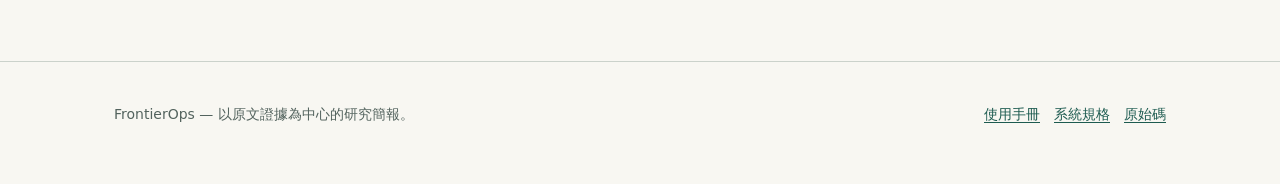
==== commit 5f2f9f68: "Merge pull request #28 from Yuankai619/docs/agent-first-onboarding docs: guide researchers through a" ====
--- a/docs/index.html
+++ b/docs/index.html
@@ -33,12 +33,12 @@
   <main id="top">
     <div class="hero"><div class="wrap intro">
       <h1>從新論文，到值得討論的研究理解。</h1>
-      <p class="lead">FrontierOps 把來源、證據、篩選決策與解釋保存成可查核的研究簡報流程。研究人員按下 Sync 才更新；既有 Coding Agent 負責深入閱讀，Harness 確保每個結論都能回到原文。</p>
-      <div class="hero-actions"><a class="primary" href="#quickstart">跑一次離線 Demo</a><a class="textlink" href="user-manual.md">閱讀完整使用手冊</a></div>
+      <p class="lead">向你熟悉的 Coding Agent 描述研究興趣，它會設定追蹤範圍、在你要求時搜尋新論文，並用可回到原文的證據解釋其方法與限制。FrontierOps 保存每次判斷與成果，不在背景自行同步。</p>
+      <div class="hero-actions"><a class="primary" href="#quickstart">安裝 Agent Skill</a><a class="textlink" href="user-manual.md">閱讀完整使用手冊</a></div>
     </div></div>
 
     <section class="content" id="concept"><div class="wrap">
-      <div class="section-head"><div class="section-index">設計邏輯</div><div><h2>先理解一篇論文，再決定怎麼呈現</h2><p>一篇新論文不應只變成一張摘要卡。FrontierOps 的核心解釋依序回答：原本的問題、作者的做法、實驗真正支持的結論，以及仍待驗證的限制。</p></div></div>
+      <div class="section-head"><div class="section-index">設計邏輯</div><div><h2>你只需說出研究問題；細節由 Agent Skill 操作</h2><p>使用者看到的是 Setup、Config、Discover、Briefing 四個動作。內部六階段保留可重現的資料與判斷，並依序回答論文的問題、作者做法、證據支持的結論與限制。</p></div></div>
       <div class="flow" aria-label="六階段資料流">
         <div><span class="number">01</span><strong>Build</strong><span>驗證設定，建立可追溯的 Run。</span></div>
         <div><span class="number">02</span><strong>Sync</strong><span>使用者觸發，與上次成功同步比較。</span></div>
@@ -52,21 +52,26 @@
     </div></section>
 
     <section class="content" id="quickstart"><div class="wrap">
-      <div class="section-head"><div class="section-index">快速開始</div><div><h2>用凍結資料跑通一次流程</h2><p>需要 Python 3.12 與 uv。範例設定使用離線 arXiv／OpenReview fixture，不需 API key；之後再切換 live provider。請在 repo 根目錄執行。</p></div></div>
-      <div class="codebox"><button class="copy" type="button" data-copy="install">複製</button><pre id="install">uv sync --locked
-uv run --locked frontier config validate --config frontier.yaml.example
-uv run --locked frontier sync --config frontier.yaml.example</pre></div>
-      <p>Sync 會印出本次 Run 的絕對路徑。以下所有 <code>&lt;run-path&gt;</code> 都替換成<strong>同一個</strong>路徑；不要混用另一次 Build 的 Run。</p>
-      <div class="codebox"><button class="copy" type="button" data-copy="pipeline">複製</button><pre id="pipeline">uv run --locked frontier rank --run &lt;run-path&gt;
-uv run --locked frontier brief --run &lt;run-path&gt;
-uv run --locked frontier review --run &lt;run-path&gt;
-uv run --locked frontier render --run &lt;run-path&gt;</pre></div>
-      <ol class="steps"><li>打開 <code>&lt;run-path&gt;/05-render/briefing.html</code>：切換問題、展開證據並檢查 PDF 連結。</li><li>到 <code>&lt;run-path&gt;/05-render/open-slide/</code> 執行 <code>npm install</code>、<code>npm run build</code>、<code>npm run preview</code>，開啟 <code>/s/frontier-briefing</code>；OpenSlide 工具列可匯出 PDF。</li><li>影片須先在 <code>05-render/hyperframes/</code> 執行 <code>npx hyperframes check</code>、<code>npx hyperframes preview --background</code>；使用者審閱核准後才編碼 MP4。預設 fixture 不啟用 HeyGen，因此不會有影片。</li></ol>
+      <div class="section-head"><div class="section-index">快速開始</div><div><h2>安裝 Skill，然後直接對 Agent 說話</h2><p>以下選一種宿主安裝（GitHub Copilot 指 Copilot CLI）。遠端安裝需待 plugin PR 合併到預設分支；本機可改用此 checkout 的路徑。安裝 Skill 與安裝 Python Harness 是兩件事，Setup Skill 會用 uv 完成後者。</p></div></div>
+      <div class="codebox"><button class="copy" type="button" data-copy="install">複製</button><pre id="install"># Claude Code
+claude plugin marketplace add Yuankai619/FrontierOps
+claude plugin install frontierops@frontierops
+
+# Codex CLI
+codex plugin marketplace add Yuankai619/FrontierOps
+codex plugin add frontierops@frontierops
+
+# GitHub Copilot CLI
+copilot plugin install Yuankai619/FrontierOps:plugins/frontierops</pre></div>
+      <ol class="steps"><li>在研究專案內告訴 Agent：「用 <code>frontier-setup</code> 在這裡設定 FrontierOps。」它會建立真的 <code>frontier.yaml</code> 與 <code>frontier_output/</code>，不覆蓋既有設定；uv 為必備前置工具。</li><li>說明主題、學者或會議，請 <code>frontier-config</code> 更新設定；缺少關鍵資訊時會詢問。<code>frontier.yaml.example</code> 只供離線示例，不是日常使用的 active 設定。</li><li>請 <code>frontier-discover</code> 檢查新研究，打開 <code>frontier_output/discoveries/&lt;run-id&gt;.html</code> 看排序理由。選好論文後請 <code>frontier-briefing</code> 解釋它；成果在 <code>frontier_output/briefings/&lt;run-id&gt;/</code>。</li></ol>
+      <p class="sidenote">明確呼叫 Setup Skill：Claude Code <code>/frontierops:frontier-setup</code>、Codex <code>$frontier-setup</code>、Copilot CLI <code>/frontierops/frontier-setup</code>。Config／Discover／Briefing 只需替換末尾名稱；也可直接用自然語言要求 Agent 使用對應 Skill。</p>
+      <p class="sidenote">投影片是 OpenSlide 專案，需 Node.js／npm 建置；影片需明確啟用 HyperFrames 與旁白服務，預覽不等於 MP4。各框架 Skill 在其專案／環境內安裝，不複製進 FrontierOps plugin。</p>
     </div></section>
 
     <section class="content" id="commands"><div class="wrap">
-      <div class="section-head"><div class="section-index">指令索引</div><div><h2>每個指令都有明確邊界</h2><p>以下省略共同前綴 <code>uv run --locked frontier</code>。所有 Run 後續階段都接同一個 <code>--run PATH</code>。</p></div></div>
+      <div class="section-head"><div class="section-index">內部指令索引</div><div><h2>Agent 用這些指令，研究人員不用逐段操作</h2><p>以下是開發與除錯參考；主要入口是四個 Agent Skill。若在原始碼 checkout 中執行，前綴為 <code>uv run --locked frontier</code>。所有 Run 後續階段都接同一個 <code>--run PATH</code>。</p></div></div>
       <table><thead><tr><th scope="col">指令</th><th scope="col">用途</th></tr></thead><tbody>
+        <tr><td><code>setup --workspace PATH --name NAME</code></td><td>初始化 active frontier.yaml 與公開輸出資料夾，不覆蓋既有設定。</td></tr>
         <tr><td><code>schema config --format json</code></td><td>查看嚴格的 YAML 設定契約與預設值。</td></tr>
         <tr><td><code>config inspect --config PATH</code></td><td>讀取並展開設定，不改檔案。</td></tr>
         <tr><td><code>config validate --config PATH</code></td><td>拒絕未知欄位及無效門檻。</td></tr>
@@ -99,7 +104,7 @@
         <tr><td><code>rendering.video</code></td><td>是否啟用 HeyGen／HyperFrames preview、語音、畫布、fps 與品質。</td></tr>
       </tbody></table>
       <div class="two"><div class="rule"><h3>Gate 不等於分數</h3><p>Gate 先判定候選是否具備入選資格，並留下 <code>pass</code>、<code>exclude</code>、<code>warn</code> 或 <code>exempt</code>。例如新論文可豁免引用數門檻；其餘合格論文才依權重排序。</p></div><div class="rule"><h3>每次執行都可回查</h3><p><code>.frontier/runs/&lt;run-id&gt;/</code> 保留六階段產物和 Run Manifest；<code>.frontier/state/</code> 記錄上次成功同步，<code>.frontier/cache/raw/</code> 保留來源快照。新 Run 不覆蓋舊 Run。</p></div></div>
-      <div class="figure-note">需要自然語言修改設定時，用 <a href="https://github.com/Yuankai619/FrontierOps/blob/main/skills/frontier-config/SKILL.md">frontier-config Skill</a> 的 draft → validate → diff → apply；需要讓 Coding Agent 跑完整簡報與檢查媒體時，使用 <a href="https://github.com/Yuankai619/FrontierOps/blob/main/skills/frontier-briefing/SKILL.md">frontier-briefing Skill</a>。</div>
+      <div class="figure-note">研究人員可直接要求 <a href="../plugins/frontierops/skills/frontier-config/SKILL.md">Config Skill</a> 修改設定、<a href="../plugins/frontierops/skills/frontier-discover/SKILL.md">Discover Skill</a> 找新論文，以及 <a href="../plugins/frontierops/skills/frontier-briefing/SKILL.md">Briefing Skill</a> 查核並解釋論文。內部差異、證據與核准紀錄仍可供 Agent 逐步檢查。</div>
     </div></section>
   </main>
   <footer><div class="wrap footer-inner"><span>FrontierOps — 以原文證據為中心的研究簡報。</span><span><a href="user-manual.md">使用手冊</a>　<a href="system-spec.md">系統規格</a>　<a href="https://github.com/Yuankai619/FrontierOps">原始碼</a></span></div></footer>
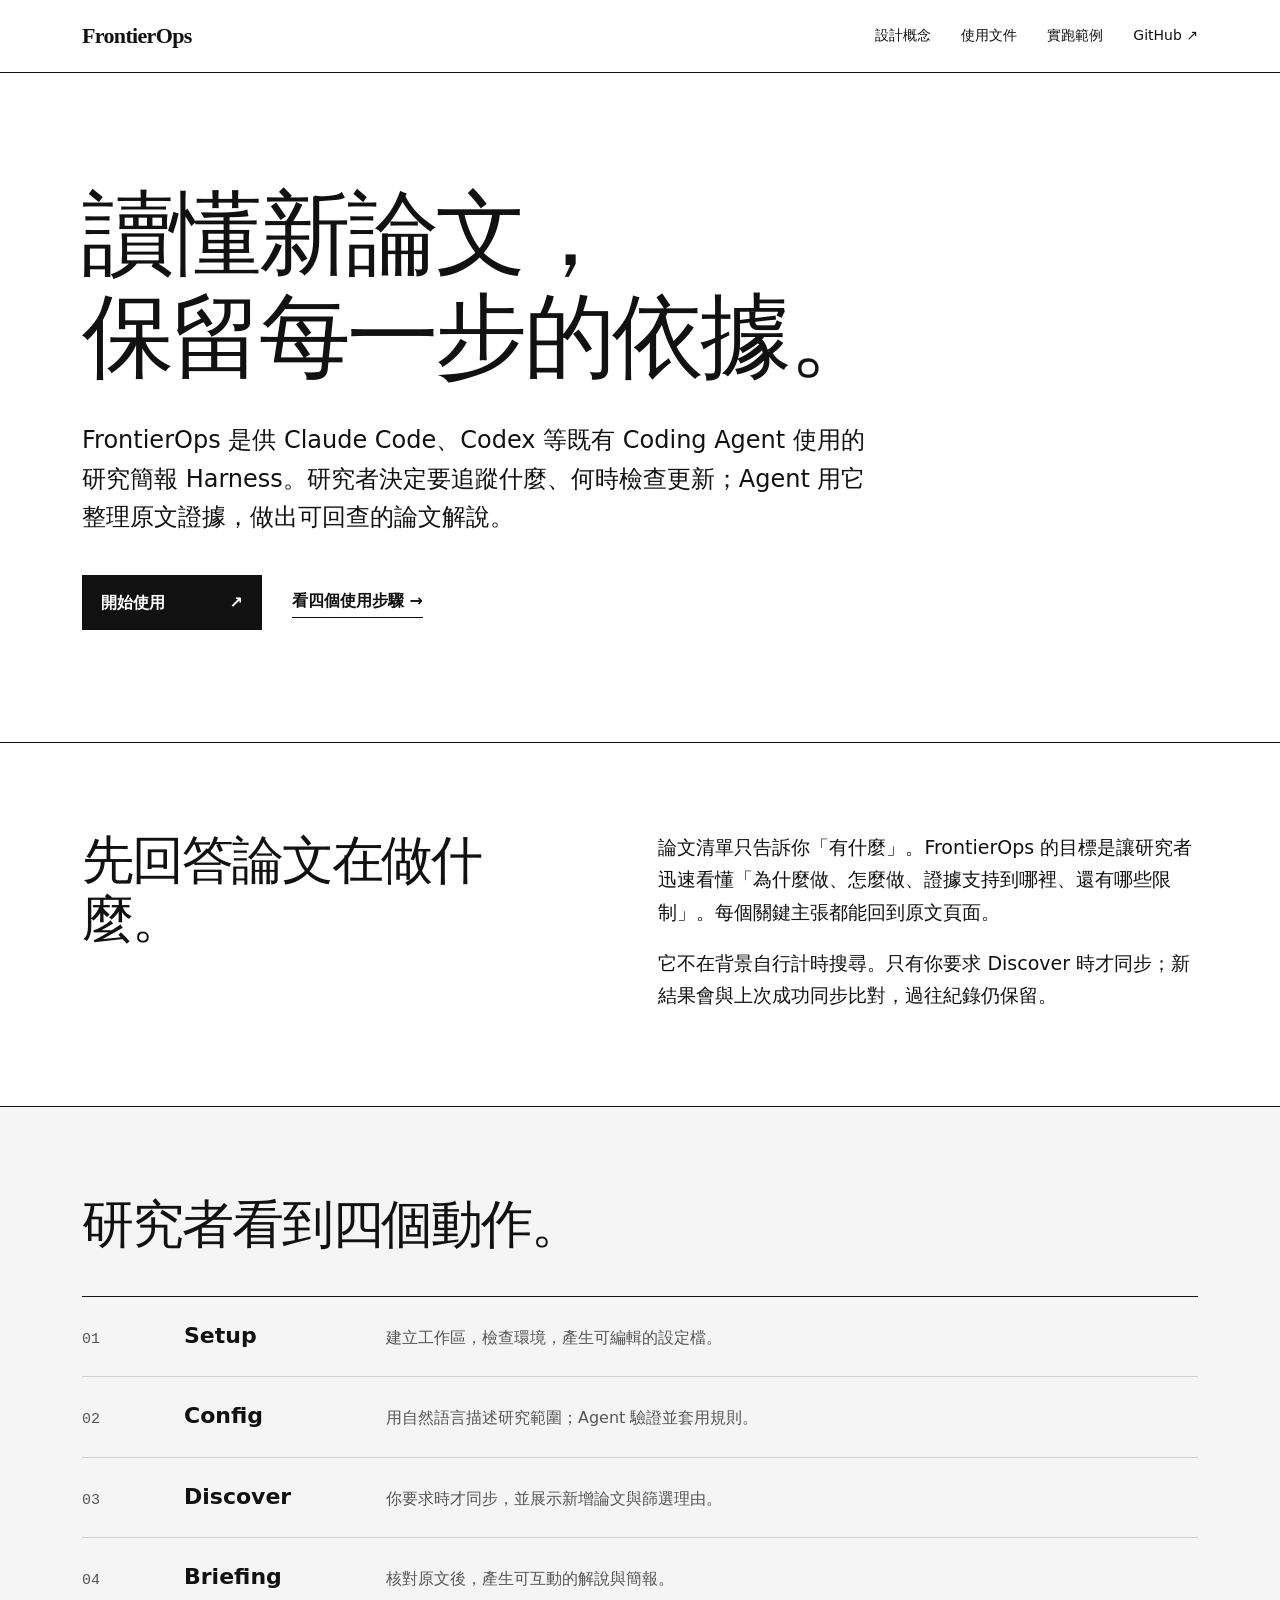
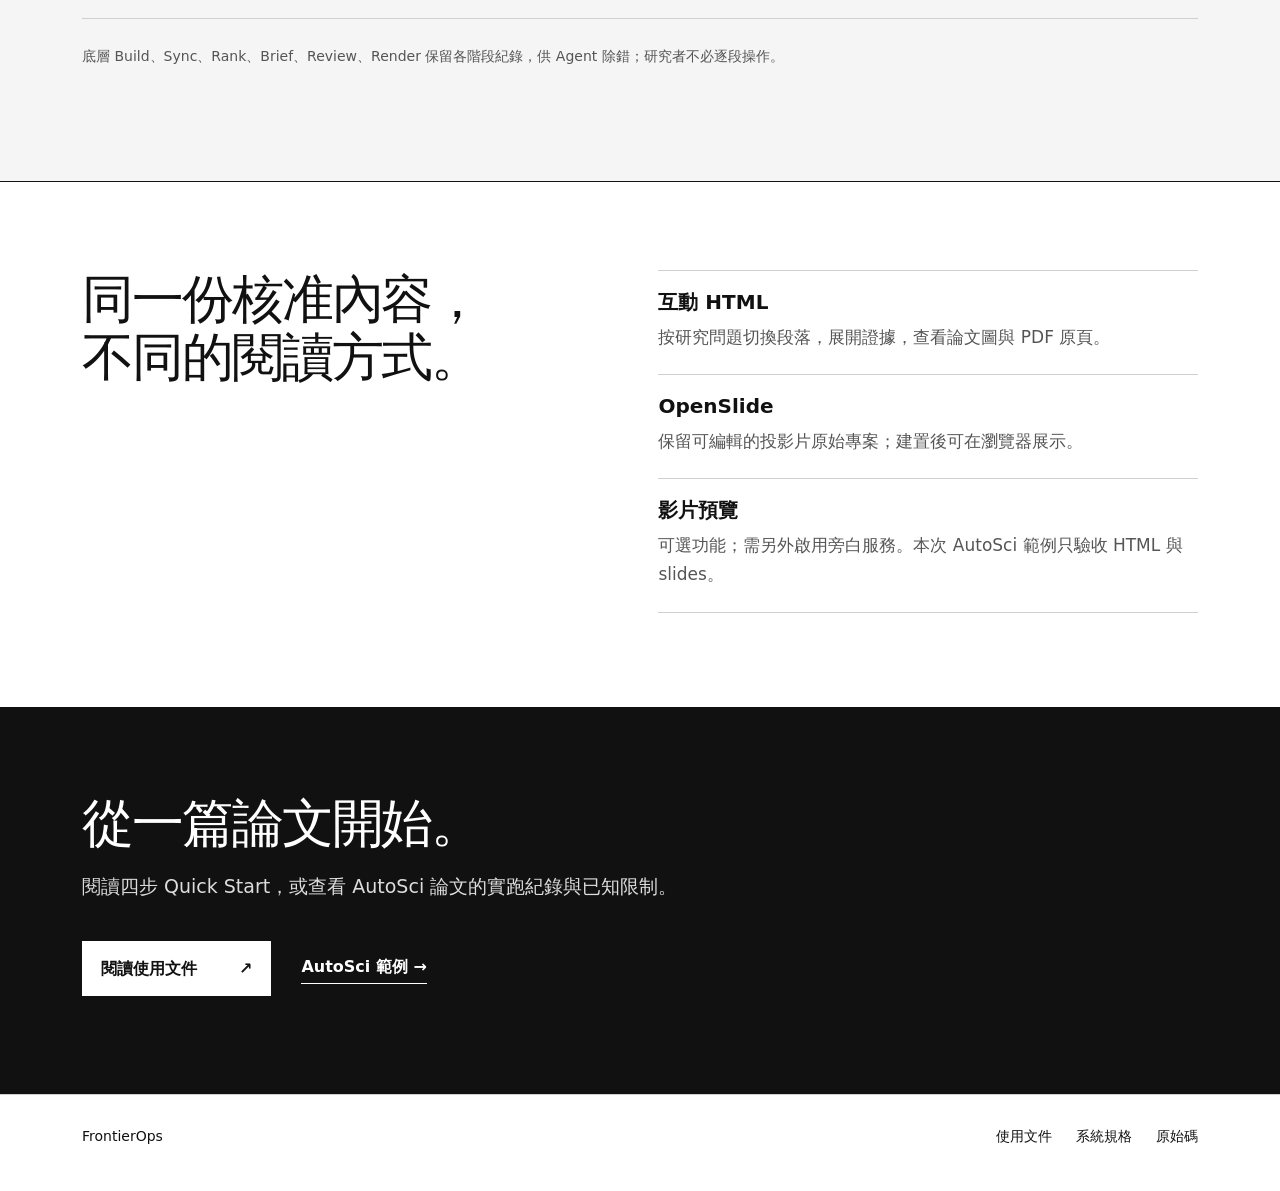
==== commit a5a23be4: "docs: separate landing page and usage guide" ====
--- a/docs/index.html
+++ b/docs/index.html
@@ -3,119 +3,78 @@
 <head>
   <meta charset="utf-8">
   <meta name="viewport" content="width=device-width, initial-scale=1">
-  <meta name="description" content="FrontierOps：可追溯的研究論文解釋與多格式簡報 Harness。">
-  <title>FrontierOps｜研究論文簡報 Harness</title>
-  <style>
-    :root{color-scheme:light;--ink:#182723;--muted:#53635e;--line:#cbd2cb;--paper:#f8f7f2;--panel:#fffefb;--accent:#1d5b50;--code:#eef1eb}
-    *{box-sizing:border-box}html{scroll-behavior:smooth}body{margin:0;background:var(--paper);color:var(--ink);font:16px/1.72 system-ui,-apple-system,"Noto Sans TC",sans-serif}
-    a{color:var(--accent);text-underline-offset:3px}a:hover{color:#0b3c34}button{font:inherit}button:focus-visible,a:focus-visible,summary:focus-visible{outline:3px solid #ab7314;outline-offset:3px}
-    .wrap{max-width:1120px;margin:auto;padding:0 34px}.top{border-bottom:1px solid var(--line);background:var(--panel)}.top .wrap{display:flex;align-items:center;justify-content:space-between;gap:20px;min-height:72px}
-    .brand{font:700 24px/1.1 Georgia,serif;color:var(--ink);text-decoration:none}.top nav{display:flex;gap:24px;flex-wrap:wrap}.top nav a{font-size:14px;color:var(--ink);text-decoration:none}.top nav a:hover{text-decoration:underline}
-    h1,h2,h3{font-family:Georgia,"Noto Serif TC",serif;line-height:1.25;letter-spacing:-.025em}h1{font-size:clamp(42px,6vw,76px);max-width:880px;margin:0 0 24px}h2{font-size:clamp(29px,3.4vw,42px);margin:0 0 20px}h3{font-size:23px;margin:0 0 12px}p{margin:0 0 18px}.lead{font-size:clamp(19px,2vw,23px);line-height:1.62;max-width:750px}.muted{color:var(--muted)}
-    .hero{padding:88px 0 72px;border-bottom:1px solid var(--line)}.hero .intro{max-width:800px}.hero-actions{display:flex;gap:24px;align-items:center;flex-wrap:wrap;margin-top:32px}.primary{display:inline-block;background:var(--accent);color:white;padding:12px 20px;text-decoration:none;font-weight:600}.primary:hover{background:#0b3c34;color:#fff}.textlink{font-weight:600}
-    section.content{padding:74px 0;border-bottom:1px solid var(--line)}.section-head{display:grid;grid-template-columns:240px 1fr;gap:36px;align-items:start}.section-head>p{max-width:750px}.section-index{font:15px/1.6 ui-monospace,SFMono-Regular,monospace;color:var(--muted);border-top:2px solid var(--accent);padding-top:10px}
-    .flow{display:grid;grid-template-columns:repeat(6,1fr);margin-top:28px;border-top:1px solid var(--ink);border-bottom:1px solid var(--ink)}.flow>div{padding:20px 15px 22px;border-right:1px solid var(--line)}.flow>div:last-child{border-right:0}.flow strong{display:block;font-size:17px}.flow span{font-size:13px;color:var(--muted);line-height:1.5;display:block;margin-top:7px}.number{font:12px ui-monospace,monospace;color:var(--accent)}
-    .two{display:grid;grid-template-columns:1fr 1fr;gap:40px;margin-top:38px}.rule{border-top:1px solid var(--line);padding-top:17px}.rule p{color:var(--muted)}.figure-note{border-left:3px solid var(--accent);padding-left:20px;margin:34px 0;color:var(--muted)}
-    pre{margin:0;background:var(--code);border:1px solid var(--line);padding:22px;overflow:auto;font:13px/1.8 ui-monospace,SFMono-Regular,Consolas,monospace;color:#21332d}code{font:0.9em ui-monospace,SFMono-Regular,Consolas,monospace}p code,td code{background:var(--code);padding:2px 4px}.codebox{position:relative;margin:22px 0 28px}.copy{position:absolute;right:11px;top:11px;border:1px solid var(--line);background:var(--panel);color:var(--ink);padding:4px 10px;font-size:12px;cursor:pointer}.copy:hover{border-color:var(--accent)}
-    .steps{margin:0;padding:0;list-style:none;counter-reset:step}.steps li{counter-increment:step;border-top:1px solid var(--line);padding:20px 0 20px 44px;position:relative}.steps li:before{content:counter(step,decimal-leading-zero);position:absolute;left:0;top:21px;color:var(--accent);font:13px ui-monospace,monospace}.steps li:last-child{border-bottom:1px solid var(--line)}
-    table{border-collapse:collapse;width:100%;margin-top:26px;font-size:14px}th{text-align:left;font-weight:700;border-top:2px solid var(--ink);border-bottom:1px solid var(--ink);padding:11px 10px}td{vertical-align:top;border-bottom:1px solid var(--line);padding:11px 10px}td:first-child{width:43%;overflow-wrap:anywhere}tbody tr:hover{background:#eeefe8}
-    details{border-top:1px solid var(--line);padding:17px 0}details:last-child{border-bottom:1px solid var(--line)}summary{cursor:pointer;font-weight:700;font-size:18px}details[open] summary{color:var(--accent)}details p{margin:14px 0 0;color:var(--muted)}
-    .sidenote{font-size:14px;color:var(--muted)}footer{padding:40px 0 58px;color:var(--muted);font-size:14px}.footer-inner{display:flex;justify-content:space-between;gap:20px;flex-wrap:wrap}
-    @media(max-width:780px){.wrap{padding:0 20px}.top .wrap{align-items:flex-start;padding-top:17px;padding-bottom:17px;flex-direction:column}.hero{padding:55px 0}.section-head,.two{grid-template-columns:1fr;gap:16px}.flow{grid-template-columns:repeat(2,1fr)}.flow>div:nth-child(2n){border-right:0}.flow>div:nth-child(-n+4){border-bottom:1px solid var(--line)}section.content{padding:56px 0}td:first-child{width:50%}}
-    @media(prefers-reduced-motion:reduce){html{scroll-behavior:auto}}
-  </style>
+  <meta name="description" content="FrontierOps：讓既有 Coding Agent 協助研究者追蹤、查核並解說新論文。">
+  <title>FrontierOps — 讀懂新論文</title>
+  <link rel="stylesheet" href="site.css">
 </head>
 <body>
-  <header class="top"><div class="wrap">
-    <a class="brand" href="#top">FrontierOps</a>
-    <nav aria-label="頁面導覽"><a href="#concept">設計邏輯</a><a href="#quickstart">快速開始</a><a href="#commands">指令</a><a href="#configuration">設定</a><a href="user-manual.md">完整手冊</a></nav>
-  </div></header>
-  <main id="top">
-    <div class="hero"><div class="wrap intro">
-      <h1>從新論文，到值得討論的研究理解。</h1>
-      <p class="lead">向你熟悉的 Coding Agent 描述研究興趣，它會設定追蹤範圍、在你要求時搜尋新論文，並用可回到原文的證據解釋其方法與限制。FrontierOps 保存每次判斷與成果，不在背景自行同步。</p>
-      <div class="hero-actions"><a class="primary" href="#quickstart">安裝 Agent Skill</a><a class="textlink" href="user-manual.md">閱讀完整使用手冊</a></div>
-    </div></div>
+  <header class="site-header">
+    <div class="container header-inner">
+      <a class="wordmark" href="index.html">FrontierOps</a>
+      <nav aria-label="主選單">
+        <a href="#approach">設計概念</a>
+        <a href="guide.html">使用文件</a>
+        <a href="guide.html#example">實跑範例</a>
+        <a href="https://github.com/Yuankai619/FrontierOps">GitHub ↗</a>
+      </nav>
+    </div>
+  </header>
 
-    <section class="content" id="concept"><div class="wrap">
-      <div class="section-head"><div class="section-index">設計邏輯</div><div><h2>你只需說出研究問題；細節由 Agent Skill 操作</h2><p>使用者看到的是 Setup、Config、Discover、Briefing 四個動作。內部六階段保留可重現的資料與判斷，並依序回答論文的問題、作者做法、證據支持的結論與限制。</p></div></div>
-      <div class="flow" aria-label="六階段資料流">
-        <div><span class="number">01</span><strong>Build</strong><span>驗證設定，建立可追溯的 Run。</span></div>
-        <div><span class="number">02</span><strong>Sync</strong><span>使用者觸發，與上次成功同步比較。</span></div>
-        <div><span class="number">03</span><strong>Rank</strong><span>套用 Gate，顯示取捨原因與分數。</span></div>
-        <div><span class="number">04</span><strong>Brief</strong><span>把論文問題與證據寫成有時間預算的說明。</span></div>
-        <div><span class="number">05</span><strong>Review</strong><span>阻擋沒有來源的數字、失效引用與超時內容。</span></div>
-        <div><span class="number">06</span><strong>Render</strong><span>從核准內容產生互動 HTML、OpenSlide 與影片預覽。</span></div>
+  <main>
+    <section class="hero">
+      <div class="container">
+        <h1>讀懂新論文，<br>保留每一步的依據。</h1>
+        <p class="hero-copy">FrontierOps 是供 Claude Code、Codex 等既有 Coding Agent 使用的研究簡報 Harness。研究者決定要追蹤什麼、何時檢查更新；Agent 用它整理原文證據，做出可回查的論文解說。</p>
+        <div class="actions">
+          <a class="button-primary" href="guide.html#quick-start">開始使用 <span aria-hidden="true">↗</span></a>
+          <a class="plain-link" href="guide.html#how-it-works">看四個使用步驟 <span aria-hidden="true">→</span></a>
+        </div>
       </div>
-      <div class="two"><div class="rule"><h3>相同內容，多種閱讀方式</h3><p>HTML 可以切換論文問題、展開 Evidence、放大原文 Figure，再回到 PDF 原頁。OpenSlide 使用一頁一個主論點的學術簡報結構。影片先提供有旁白與字幕的可審閱場景。</p></div><div class="rule"><h3>圖像要有來源</h3><p>優先擷取使用者提供的論文 Figure 或關鍵段落，標明頁碼、caption 與來源。找不到可信素材時明示缺漏；不以假圖、無關漸層或重複卡片格冒充研究解釋。</p></div></div>
-      <p class="figure-note">架構界線：Domain 定義契約，Application 編排流程，Adapters 接外部 API、檔案與 renderer；Coding Agent 透過 Skill 使用 Harness，系統不內建另一個 Agent framework。</p>
-    </div></section>
+    </section>
 
-    <section class="content" id="quickstart"><div class="wrap">
-      <div class="section-head"><div class="section-index">快速開始</div><div><h2>安裝 Skill，然後直接對 Agent 說話</h2><p>以下選一種宿主安裝（GitHub Copilot 指 Copilot CLI）。遠端安裝需待 plugin PR 合併到預設分支；本機可改用此 checkout 的路徑。安裝 Skill 與安裝 Python Harness 是兩件事，Setup Skill 會用 uv 完成後者。</p></div></div>
-      <div class="codebox"><button class="copy" type="button" data-copy="install">複製</button><pre id="install"># Claude Code
-claude plugin marketplace add Yuankai619/FrontierOps
-claude plugin install frontierops@frontierops
+    <section class="section" id="approach">
+      <div class="container split-section">
+        <h2>先回答論文在做什麼。</h2>
+        <div class="section-copy">
+          <p>論文清單只告訴你「有什麼」。FrontierOps 的目標是讓研究者迅速看懂「為什麼做、怎麼做、證據支持到哪裡、還有哪些限制」。每個關鍵主張都能回到原文頁面。</p>
+          <p>它不在背景自行計時搜尋。只有你要求 Discover 時才同步；新結果會與上次成功同步比對，過往紀錄仍保留。</p>
+        </div>
+      </div>
+    </section>
 
-# Codex CLI
-codex plugin marketplace add Yuankai619/FrontierOps
-codex plugin add frontierops@frontierops
+    <section class="section section-tinted">
+      <div class="container">
+        <h2>研究者看到四個動作。</h2>
+        <ol class="action-list">
+          <li><span class="step-number">01</span><div><h3>Setup</h3><p>建立工作區，檢查環境，產生可編輯的設定檔。</p></div></li>
+          <li><span class="step-number">02</span><div><h3>Config</h3><p>用自然語言描述研究範圍；Agent 驗證並套用規則。</p></div></li>
+          <li><span class="step-number">03</span><div><h3>Discover</h3><p>你要求時才同步，並展示新增論文與篩選理由。</p></div></li>
+          <li><span class="step-number">04</span><div><h3>Briefing</h3><p>核對原文後，產生可互動的解說與簡報。</p></div></li>
+        </ol>
+        <p class="section-note">底層 Build、Sync、Rank、Brief、Review、Render 保留各階段紀錄，供 Agent 除錯；研究者不必逐段操作。</p>
+      </div>
+    </section>
 
-# GitHub Copilot CLI
-copilot plugin install Yuankai619/FrontierOps:plugins/frontierops</pre></div>
-      <ol class="steps"><li>在研究專案內告訴 Agent：「用 <code>frontier-setup</code> 在這裡設定 FrontierOps。」它會建立真的 <code>frontier.yaml</code> 與 <code>frontier_output/</code>，不覆蓋既有設定；uv 為必備前置工具。</li><li>說明主題、學者或會議，請 <code>frontier-config</code> 更新設定；缺少關鍵資訊時會詢問。<code>frontier.yaml.example</code> 只供離線示例，不是日常使用的 active 設定。</li><li>請 <code>frontier-discover</code> 檢查新研究，打開 <code>frontier_output/discoveries/&lt;run-id&gt;.html</code> 看排序理由。選好論文後請 <code>frontier-briefing</code> 解釋它；成果在 <code>frontier_output/briefings/&lt;run-id&gt;/</code>。</li></ol>
-      <p class="sidenote">明確呼叫 Setup Skill：Claude Code <code>/frontierops:frontier-setup</code>、Codex <code>$frontier-setup</code>、Copilot CLI <code>/frontierops/frontier-setup</code>。Config／Discover／Briefing 只需替換末尾名稱；也可直接用自然語言要求 Agent 使用對應 Skill。</p>
-      <p class="sidenote">投影片是 OpenSlide 專案，需 Node.js／npm 建置；影片需明確啟用 HyperFrames 與旁白服務，預覽不等於 MP4。各框架 Skill 在其專案／環境內安裝，不複製進 FrontierOps plugin。</p>
-    </div></section>
+    <section class="section">
+      <div class="container split-section">
+        <h2>同一份核准內容，<br>不同的閱讀方式。</h2>
+        <div class="section-copy">
+          <div class="output-row"><h3>互動 HTML</h3><p>按研究問題切換段落，展開證據，查看論文圖與 PDF 原頁。</p></div>
+          <div class="output-row"><h3>OpenSlide</h3><p>保留可編輯的投影片原始專案；建置後可在瀏覽器展示。</p></div>
+          <div class="output-row"><h3>影片預覽</h3><p>可選功能；需另外啟用旁白服務。本次 AutoSci 範例只驗收 HTML 與 slides。</p></div>
+        </div>
+      </div>
+    </section>
 
-    <section class="content" id="commands"><div class="wrap">
-      <div class="section-head"><div class="section-index">內部指令索引</div><div><h2>Agent 用這些指令，研究人員不用逐段操作</h2><p>以下是開發與除錯參考；主要入口是四個 Agent Skill。若在原始碼 checkout 中執行，前綴為 <code>uv run --locked frontier</code>。所有 Run 後續階段都接同一個 <code>--run PATH</code>。</p></div></div>
-      <table><thead><tr><th scope="col">指令</th><th scope="col">用途</th></tr></thead><tbody>
-        <tr><td><code>setup --workspace PATH --name NAME</code></td><td>初始化 active frontier.yaml 與公開輸出資料夾，不覆蓋既有設定。</td></tr>
-        <tr><td><code>schema config --format json</code></td><td>查看嚴格的 YAML 設定契約與預設值。</td></tr>
-        <tr><td><code>config inspect --config PATH</code></td><td>讀取並展開設定，不改檔案。</td></tr>
-        <tr><td><code>config validate --config PATH</code></td><td>拒絕未知欄位及無效門檻。</td></tr>
-        <tr><td><code>config draft --config PATH --output PATH</code></td><td>建立可審核的候選 YAML。</td></tr>
-        <tr><td><code>config diff --old PATH --new PATH</code></td><td>比較欄位修改前後值。</td></tr>
-        <tr><td><code>config apply --candidate PATH --config PATH</code></td><td>驗證通過後才原子更新 active YAML。</td></tr>
-        <tr><td><code>scholar resolve --name NAME --provider semantic_scholar</code></td><td>查 stable author ID 候選；同名需人工確認。目前為離線 resolver fixture。</td></tr>
-        <tr><td><code>venue resolve --name NAME --year YEAR --provider openreview</code></td><td>查 stable venue ID 候選；目前為離線 resolver fixture。</td></tr>
-        <tr><td><code>build --config PATH</code></td><td>驗證設定，建立 Run；不抓取新資料。</td></tr>
-        <tr><td><code>sync --config PATH</code></td><td>使用者主動觸發 Build 與來源 delta sync。</td></tr>
-        <tr><td><code>rank --run PATH</code></td><td>套用 Gate，排序並保存可查核 Evidence。</td></tr>
-        <tr><td><code>brief --run PATH</code></td><td>產生有時間預算的論文解釋草稿。</td></tr>
-        <tr><td><code>review --run PATH</code></td><td>檢查事實、來源、重複與時間；通過後核准。</td></tr>
-        <tr><td><code>render --run PATH</code></td><td>從已核准的 spec 產生目標格式。</td></tr>
-      </tbody></table>
-    </div></section>
+    <section class="closing">
+      <div class="container">
+        <h2>從一篇論文開始。</h2>
+        <p>閱讀四步 Quick Start，或查看 AutoSci 論文的實跑紀錄與已知限制。</p>
+        <div class="actions"><a class="button-primary" href="guide.html#quick-start">閱讀使用文件 <span aria-hidden="true">↗</span></a><a class="plain-link" href="guide.html#example">AutoSci 範例 <span aria-hidden="true">→</span></a></div>
+      </div>
+    </section>
+  </main>
 
-    <section class="content" id="configuration"><div class="wrap">
-      <div class="section-head"><div class="section-index">設定與追溯</div><div><h2>規則在 YAML，歷史留在 Run</h2><p><code>frontier.yaml</code> 控制研究範圍、來源、Gate、時間和輸出。未知欄位會驗證失敗；API key 只填環境變數<strong>名稱</strong>，不寫入金鑰本身。<a href="user-manual.md#frontieryaml-設定參考">每個欄位的完整定義見使用手冊</a>。</p></div></div>
-      <table><thead><tr><th scope="col">設定區塊</th><th scope="col">你會改什麼</th></tr></thead><tbody>
-        <tr><td><code>project</code></td><td>專案 ID、名稱、時區、語言與工作目錄。</td></tr>
-        <tr><td><code>profile</code></td><td>研究主題、主題權重、偏好與排除關鍵詞。</td></tr>
-        <tr><td><code>tracking</code></td><td>要追蹤的學者 stable ID、別名與 OpenReview venue。Google Scholar live 尚未接入。</td></tr>
-        <tr><td><code>sources</code></td><td>arXiv、Semantic Scholar、OpenReview 的 fixture/live 模式與本地 PDF 目錄、限速、憑證環境變數名稱。</td></tr>
-        <tr><td><code>sync</code></td><td>手動觸發、以上次成功 Sync 為基準、初次回看天數與來源錯誤處理。</td></tr>
-        <tr><td><code>ranking.gates</code></td><td>年份、引用數或相關度資格門檻；可排除、警示或豁免新論文。</td></tr>
-        <tr><td><code>ranking.features</code></td><td>合格候選的相關度、引用、新鮮度與來源可靠性權重。</td></tr>
-        <tr><td><code>brief</code></td><td>預設 300 秒，可改成任何正數秒數；項目上限、語速與目標格式。</td></tr>
-        <tr><td><code>review</code></td><td>對無證據、失效來源、無依據數字、重複和超時的阻擋政策。</td></tr>
-        <tr><td><code>rendering.video</code></td><td>是否啟用 HeyGen／HyperFrames preview、語音、畫布、fps 與品質。</td></tr>
-      </tbody></table>
-      <div class="two"><div class="rule"><h3>Gate 不等於分數</h3><p>Gate 先判定候選是否具備入選資格，並留下 <code>pass</code>、<code>exclude</code>、<code>warn</code> 或 <code>exempt</code>。例如新論文可豁免引用數門檻；其餘合格論文才依權重排序。</p></div><div class="rule"><h3>每次執行都可回查</h3><p><code>.frontier/runs/&lt;run-id&gt;/</code> 保留六階段產物和 Run Manifest；<code>.frontier/state/</code> 記錄上次成功同步，<code>.frontier/cache/raw/</code> 保留來源快照。新 Run 不覆蓋舊 Run。</p></div></div>
-      <div class="figure-note">研究人員可直接要求 <a href="../plugins/frontierops/skills/frontier-config/SKILL.md">Config Skill</a> 修改設定、<a href="../plugins/frontierops/skills/frontier-discover/SKILL.md">Discover Skill</a> 找新論文，以及 <a href="../plugins/frontierops/skills/frontier-briefing/SKILL.md">Briefing Skill</a> 查核並解釋論文。內部差異、證據與核准紀錄仍可供 Agent 逐步檢查。</div>
-    </div></section>
-  </main>
-  <footer><div class="wrap footer-inner"><span>FrontierOps — 以原文證據為中心的研究簡報。</span><span><a href="user-manual.md">使用手冊</a>　<a href="system-spec.md">系統規格</a>　<a href="https://github.com/Yuankai619/FrontierOps">原始碼</a></span></div></footer>
-  <script>
-    document.querySelectorAll('[data-copy]').forEach((button)=>{
-      button.addEventListener('click',async()=>{
-        const text=document.getElementById(button.dataset.copy).textContent;
-        try{await navigator.clipboard.writeText(text);button.textContent='已複製';setTimeout(()=>button.textContent='複製',1800)}
-        catch{button.textContent='請手動選取';setTimeout(()=>button.textContent='複製',1800)}
-      });
-    });
-  </script>
+  <footer class="site-footer"><div class="container footer-inner"><span>FrontierOps</span><div><a href="guide.html">使用文件</a><a href="system-spec.md">系統規格</a><a href="https://github.com/Yuankai619/FrontierOps">原始碼</a></div></div></footer>
 </body>
 </html>
--- a/docs/site.css
+++ b/docs/site.css
@@ -0,0 +1,86 @@
+:root{color-scheme:light;--ink:#111;--muted:#555;--line:#cfcfcf;--soft:#f5f5f5;--paper:#fff}
+*{box-sizing:border-box}
+html{scroll-behavior:smooth}
+body{margin:0;background:var(--paper);color:var(--ink);font:16px/1.7 system-ui,-apple-system,"Noto Sans TC",sans-serif}
+a{color:inherit;text-underline-offset:4px}
+a:hover{text-decoration-thickness:2px}
+a:focus-visible,button:focus-visible{outline:2px solid var(--ink);outline-offset:4px}
+.container{max-width:1180px;margin:auto;padding:0 32px}
+.site-header{border-bottom:1px solid var(--ink);background:var(--paper)}
+.header-inner{min-height:72px;display:flex;align-items:center;justify-content:space-between;gap:24px}
+.wordmark{font:700 22px/1.1 Georgia,"Noto Serif TC",serif;text-decoration:none;letter-spacing:-.03em}
+.site-header nav,.footer-inner>div{display:flex;align-items:center;gap:30px;flex-wrap:wrap}
+.site-header nav a,.site-footer a{font-size:14px;text-decoration:none}
+.site-header nav a:hover,.site-footer a:hover{text-decoration:underline}
+h1,h2,h3,p{margin-top:0}
+h1,h2{font-family:Georgia,"Noto Serif TC",serif;letter-spacing:-.04em;line-height:1.12}
+h1{font-size:clamp(46px,7.2vw,100px);font-weight:500;margin-bottom:32px}
+h2{font-size:clamp(32px,4.1vw,54px);font-weight:500;margin-bottom:26px}
+h3{font-size:22px;line-height:1.25;margin-bottom:8px}
+p{margin-bottom:18px}
+.hero{padding:110px 0 112px}
+.hero h1{max-width:1000px}
+.hero-copy{font-size:clamp(19px,2vw,24px);line-height:1.6;max-width:800px}
+.actions{display:flex;align-items:center;gap:30px;flex-wrap:wrap;margin-top:38px}
+.button-primary{display:inline-flex;align-items:center;justify-content:space-between;gap:42px;padding:14px 19px;background:var(--ink);color:#fff;text-decoration:none;font-weight:650;min-width:180px}
+.button-primary:hover{background:#333}
+.plain-link{font-weight:600;text-decoration:none;border-bottom:1px solid var(--ink);padding-bottom:3px}
+.section{border-top:1px solid var(--ink);padding:88px 0 94px}
+.section-tinted{background:var(--soft)}
+.split-section{display:grid;grid-template-columns:minmax(280px,.92fr) minmax(0,1fr);gap:80px}
+.split-section h2{max-width:500px}
+.section-copy{font-size:19px;line-height:1.72;max-width:650px}
+.section-copy p:last-child{margin-bottom:0}
+.action-list{list-style:none;padding:0;margin:42px 0 20px;border-top:1px solid var(--ink)}
+.action-list li{display:grid;grid-template-columns:80px 180px 1fr;gap:22px;align-items:baseline;border-bottom:1px solid var(--line);padding:25px 0}
+.action-list li>div{display:contents}
+.action-list h3{margin:0}
+.action-list p{margin:0;color:var(--muted)}
+.step-number{font:15px/1.5 ui-monospace,SFMono-Regular,Consolas,monospace;color:var(--muted)}
+.section-note{font-size:14px;color:var(--muted);margin-top:26px}
+.output-row{border-top:1px solid var(--line);padding:19px 0 22px}
+.output-row:last-child{border-bottom:1px solid var(--line)}
+.output-row h3{font-size:20px}
+.output-row p{font-size:17px;color:var(--muted);margin:0}
+.closing{border-top:1px solid var(--ink);padding:86px 0 98px;background:var(--ink);color:#fff}
+.closing h2{margin-bottom:18px}
+.closing p{font-size:19px;max-width:700px;color:#ddd}
+.closing .button-primary{background:#fff;color:var(--ink)}
+.closing .button-primary:hover{background:#ddd}
+.closing .plain-link{border-color:#fff}
+.site-footer{border-top:1px solid var(--line);padding:30px 0 44px;font-size:14px}
+.footer-inner{display:flex;justify-content:space-between;gap:24px}
+.footer-inner>div{gap:24px}
+/* Documentation layout */
+.docs-intro{padding:62px 0 48px;border-bottom:1px solid var(--ink)}
+.docs-intro h1{font-size:clamp(42px,5.2vw,70px);margin-bottom:20px}
+.docs-intro p{font-size:19px;max-width:760px;margin:0}
+.docs-layout{display:grid;grid-template-columns:215px minmax(0,760px);gap:74px;align-items:start;padding-top:42px;padding-bottom:100px}
+.docs-nav{position:sticky;top:30px;border-top:1px solid var(--ink);padding-top:14px}
+.docs-nav a{display:block;padding:6px 0;font-size:14px;text-decoration:none;color:var(--muted)}
+.docs-nav a:hover{color:var(--ink);text-decoration:underline}
+.docs-main section{padding:8px 0 60px;margin-bottom:55px;border-bottom:1px solid var(--line);scroll-margin-top:30px}
+.docs-main section:last-child{border-bottom:0;margin-bottom:0}
+.docs-main h2{font-size:clamp(29px,3vw,40px);margin-bottom:22px}
+.docs-main h3{font-size:21px;margin:34px 0 12px}
+.docs-main p,.docs-main li{max-width:760px}
+.docs-main ul,.docs-main ol{padding-left:22px;margin:0 0 20px}
+.docs-main li{padding-left:4px;margin-bottom:9px}
+.docs-main pre{overflow:auto;background:var(--soft);border-left:3px solid var(--ink);padding:18px 20px;margin:18px 0 25px;font:13px/1.65 ui-monospace,SFMono-Regular,Consolas,monospace;white-space:pre}
+.docs-main code{font:0.91em ui-monospace,SFMono-Regular,Consolas,monospace}
+.docs-main p code,.docs-main li code,.docs-main td code{background:var(--soft);padding:1px 4px}
+.docs-main pre code{background:transparent;padding:0}
+.docs-main table{border-collapse:collapse;width:100%;font-size:14px;line-height:1.55;margin:20px 0 30px}
+.docs-main th,.docs-main td{text-align:left;vertical-align:top;padding:12px 10px;border-bottom:1px solid var(--line)}
+.docs-main th{border-top:2px solid var(--ink);font-weight:700}
+.docs-main td:first-child{width:38%;overflow-wrap:anywhere}
+.docs-main blockquote{margin:18px 0 24px;padding:16px 20px;border-left:3px solid var(--ink);background:var(--soft)}
+.docs-main blockquote p:last-child{margin-bottom:0}
+.docs-main .note{font-size:14px;color:var(--muted)}
+.docs-main .mini-heading{font:700 14px/1.5 system-ui,-apple-system,sans-serif;letter-spacing:0;margin:22px 0 8px}
+.docs-main .step-guide{border-top:1px solid var(--line);padding:22px 0 0}
+.docs-main .step-guide h3{margin:0 0 7px}
+.docs-main .step-guide p{margin-bottom:12px}
+@media(max-width:820px){.split-section{grid-template-columns:1fr;gap:18px}.docs-layout{grid-template-columns:1fr;gap:28px}.docs-nav{position:static;display:flex;gap:18px;overflow-x:auto;white-space:nowrap}.docs-nav a{flex:none}.action-list li{grid-template-columns:50px 130px 1fr;gap:14px}}
+@media(max-width:600px){.container{padding:0 20px}.header-inner{align-items:flex-start;flex-direction:column;padding-top:18px;padding-bottom:16px}.site-header nav{gap:12px 20px}.hero{padding:70px 0 78px}.section{padding:65px 0}.action-list li{grid-template-columns:44px 1fr;gap:8px 13px}.action-list li>div{display:block}.action-list p{grid-column:2;margin-top:5px}.closing{padding:65px 0}.footer-inner{flex-direction:column}.docs-intro{padding:46px 0 36px}.docs-layout{padding-bottom:55px}.docs-main section{margin-bottom:38px;padding-bottom:44px}.docs-main table{display:block;overflow-x:auto}}
+@media(prefers-reduced-motion:reduce){html{scroll-behavior:auto}}
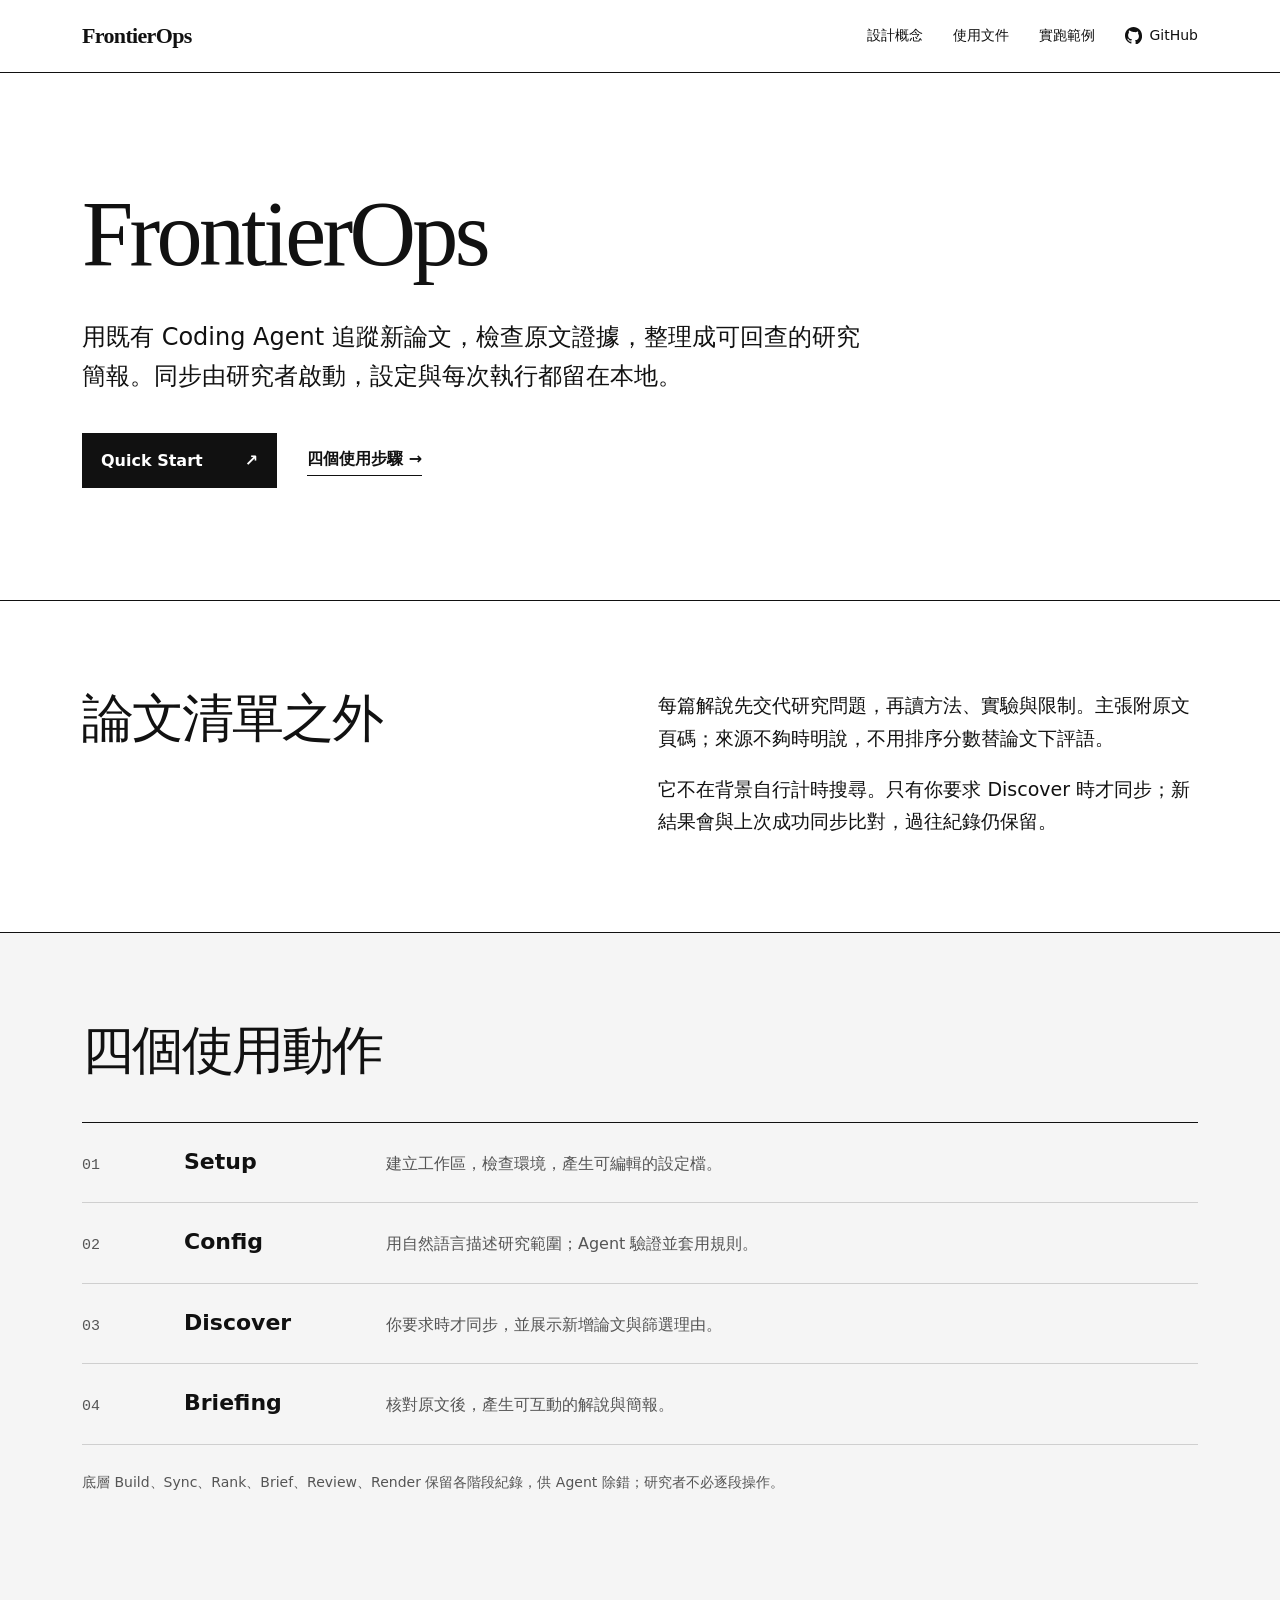
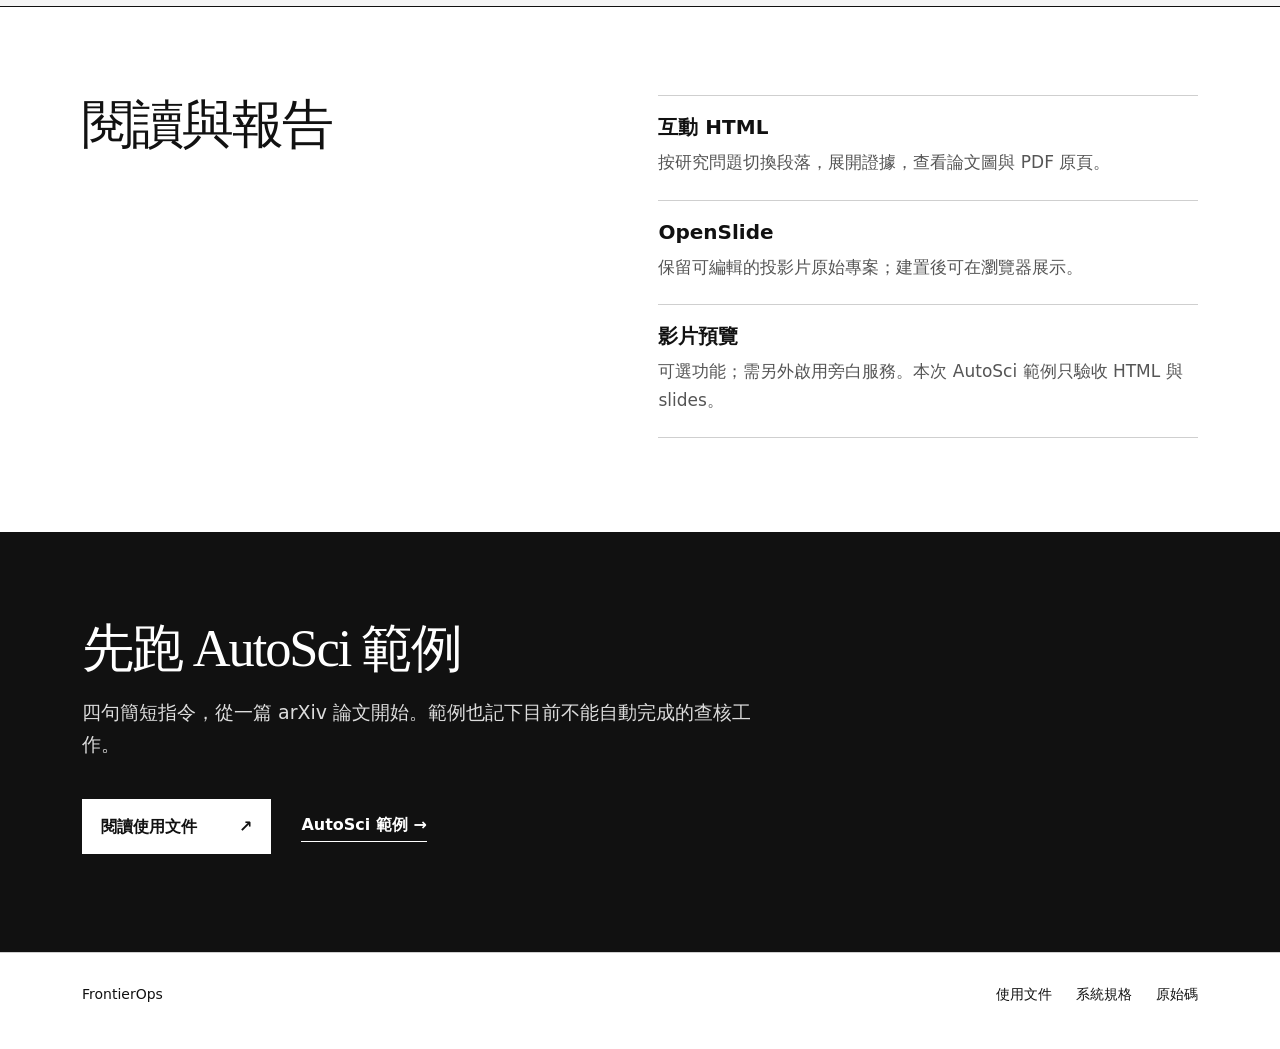
==== commit 9b868801: "docs: split researcher guide into focused pages" ====
--- a/docs/index.html
+++ b/docs/index.html
@@ -14,8 +14,8 @@
       <nav aria-label="主選單">
         <a href="#approach">設計概念</a>
         <a href="guide.html">使用文件</a>
-        <a href="guide.html#example">實跑範例</a>
-        <a href="https://github.com/Yuankai619/FrontierOps">GitHub ↗</a>
+        <a href="example.html">實跑範例</a>
+        <a class="github-link" href="https://github.com/Yuankai619/FrontierOps"><img src="github.svg" alt="">GitHub</a>
       </nav>
     </div>
   </header>
@@ -23,20 +23,20 @@
   <main>
     <section class="hero">
       <div class="container">
-        <h1>讀懂新論文，<br>保留每一步的依據。</h1>
-        <p class="hero-copy">FrontierOps 是供 Claude Code、Codex 等既有 Coding Agent 使用的研究簡報 Harness。研究者決定要追蹤什麼、何時檢查更新；Agent 用它整理原文證據，做出可回查的論文解說。</p>
+        <h1>FrontierOps</h1>
+        <p class="hero-copy">用既有 Coding Agent 追蹤新論文，檢查原文證據，整理成可回查的研究簡報。同步由研究者啟動，設定與每次執行都留在本地。</p>
         <div class="actions">
-          <a class="button-primary" href="guide.html#quick-start">開始使用 <span aria-hidden="true">↗</span></a>
-          <a class="plain-link" href="guide.html#how-it-works">看四個使用步驟 <span aria-hidden="true">→</span></a>
+          <a class="button-primary" href="quick-start.html">Quick Start <span aria-hidden="true">↗</span></a>
+          <a class="plain-link" href="steps.html">四個使用步驟 <span aria-hidden="true">→</span></a>
         </div>
       </div>
     </section>
 
     <section class="section" id="approach">
       <div class="container split-section">
-        <h2>先回答論文在做什麼。</h2>
+        <h2>論文清單之外</h2>
         <div class="section-copy">
-          <p>論文清單只告訴你「有什麼」。FrontierOps 的目標是讓研究者迅速看懂「為什麼做、怎麼做、證據支持到哪裡、還有哪些限制」。每個關鍵主張都能回到原文頁面。</p>
+          <p>每篇解說先交代研究問題，再讀方法、實驗與限制。主張附原文頁碼；來源不夠時明說，不用排序分數替論文下評語。</p>
           <p>它不在背景自行計時搜尋。只有你要求 Discover 時才同步；新結果會與上次成功同步比對，過往紀錄仍保留。</p>
         </div>
       </div>
@@ -44,7 +44,7 @@
 
     <section class="section section-tinted">
       <div class="container">
-        <h2>研究者看到四個動作。</h2>
+        <h2>四個使用動作</h2>
         <ol class="action-list">
           <li><span class="step-number">01</span><div><h3>Setup</h3><p>建立工作區，檢查環境，產生可編輯的設定檔。</p></div></li>
           <li><span class="step-number">02</span><div><h3>Config</h3><p>用自然語言描述研究範圍；Agent 驗證並套用規則。</p></div></li>
@@ -57,7 +57,7 @@
 
     <section class="section">
       <div class="container split-section">
-        <h2>同一份核准內容，<br>不同的閱讀方式。</h2>
+        <h2>閱讀與報告</h2>
         <div class="section-copy">
           <div class="output-row"><h3>互動 HTML</h3><p>按研究問題切換段落，展開證據，查看論文圖與 PDF 原頁。</p></div>
           <div class="output-row"><h3>OpenSlide</h3><p>保留可編輯的投影片原始專案；建置後可在瀏覽器展示。</p></div>
@@ -68,9 +68,9 @@
 
     <section class="closing">
       <div class="container">
-        <h2>從一篇論文開始。</h2>
-        <p>閱讀四步 Quick Start，或查看 AutoSci 論文的實跑紀錄與已知限制。</p>
-        <div class="actions"><a class="button-primary" href="guide.html#quick-start">閱讀使用文件 <span aria-hidden="true">↗</span></a><a class="plain-link" href="guide.html#example">AutoSci 範例 <span aria-hidden="true">→</span></a></div>
+        <h2>先跑 AutoSci 範例</h2>
+        <p>四句簡短指令，從一篇 arXiv 論文開始。範例也記下目前不能自動完成的查核工作。</p>
+        <div class="actions"><a class="button-primary" href="quick-start.html">閱讀使用文件 <span aria-hidden="true">↗</span></a><a class="plain-link" href="example.html">AutoSci 範例 <span aria-hidden="true">→</span></a></div>
       </div>
     </section>
   </main>
--- a/docs/site.css
+++ b/docs/site.css
@@ -12,6 +12,10 @@
 .site-header nav,.footer-inner>div{display:flex;align-items:center;gap:30px;flex-wrap:wrap}
 .site-header nav a,.site-footer a{font-size:14px;text-decoration:none}
 .site-header nav a:hover,.site-footer a:hover{text-decoration:underline}
+.github-link{display:inline-flex;align-items:center;gap:7px}.github-link img{width:17px;height:17px}
+.docs-home{padding-top:78px;padding-bottom:100px}.docs-home h1{font-size:68px;margin-bottom:16px}.docs-lead{font-size:20px;max-width:680px}
+.doc-links{display:grid;grid-template-columns:1fr 1fr;gap:0 42px;border-top:2px solid #111;margin-top:52px}.doc-links a{display:grid;grid-template-columns:40px 1fr;gap:0 20px;text-decoration:none;border-bottom:1px solid var(--line);padding:24px 0}.doc-links a:hover strong{text-decoration:underline}.doc-links span{font:14px ui-monospace,monospace;color:var(--muted);grid-row:span 2}.doc-links strong{font:500 26px Georgia,serif}.doc-links small{font-size:14px;color:var(--muted)}.docs-aside{margin-top:42px;color:var(--muted)}
+.doc-page{padding:65px 0 100px}.doc-page h1{font-size:clamp(42px,5vw,64px);margin-bottom:18px}.doc-page .lead{font-size:19px;max-width:770px}.doc-page .docs-layout{padding-top:22px}.doc-page .docs-main section{padding-top:0}.doc-page .docs-nav a[aria-current=page]{color:#111;font-weight:700}
 h1,h2,h3,p{margin-top:0}
 h1,h2{font-family:Georgia,"Noto Serif TC",serif;letter-spacing:-.04em;line-height:1.12}
 h1{font-size:clamp(46px,7.2vw,100px);font-weight:500;margin-bottom:32px}
@@ -81,6 +85,6 @@
 .docs-main .step-guide{border-top:1px solid var(--line);padding:22px 0 0}
 .docs-main .step-guide h3{margin:0 0 7px}
 .docs-main .step-guide p{margin-bottom:12px}
-@media(max-width:820px){.split-section{grid-template-columns:1fr;gap:18px}.docs-layout{grid-template-columns:1fr;gap:28px}.docs-nav{position:static;display:flex;gap:18px;overflow-x:auto;white-space:nowrap}.docs-nav a{flex:none}.action-list li{grid-template-columns:50px 130px 1fr;gap:14px}}
+@media(max-width:820px){.split-section{grid-template-columns:1fr;gap:18px}.docs-layout{grid-template-columns:1fr;gap:28px}.docs-nav{position:static;display:flex;gap:18px;overflow-x:auto;white-space:nowrap}.docs-nav a{flex:none}.action-list li{grid-template-columns:50px 130px 1fr;gap:14px}.doc-links{grid-template-columns:1fr}}
 @media(max-width:600px){.container{padding:0 20px}.header-inner{align-items:flex-start;flex-direction:column;padding-top:18px;padding-bottom:16px}.site-header nav{gap:12px 20px}.hero{padding:70px 0 78px}.section{padding:65px 0}.action-list li{grid-template-columns:44px 1fr;gap:8px 13px}.action-list li>div{display:block}.action-list p{grid-column:2;margin-top:5px}.closing{padding:65px 0}.footer-inner{flex-direction:column}.docs-intro{padding:46px 0 36px}.docs-layout{padding-bottom:55px}.docs-main section{margin-bottom:38px;padding-bottom:44px}.docs-main table{display:block;overflow-x:auto}}
 @media(prefers-reduced-motion:reduce){html{scroll-behavior:auto}}
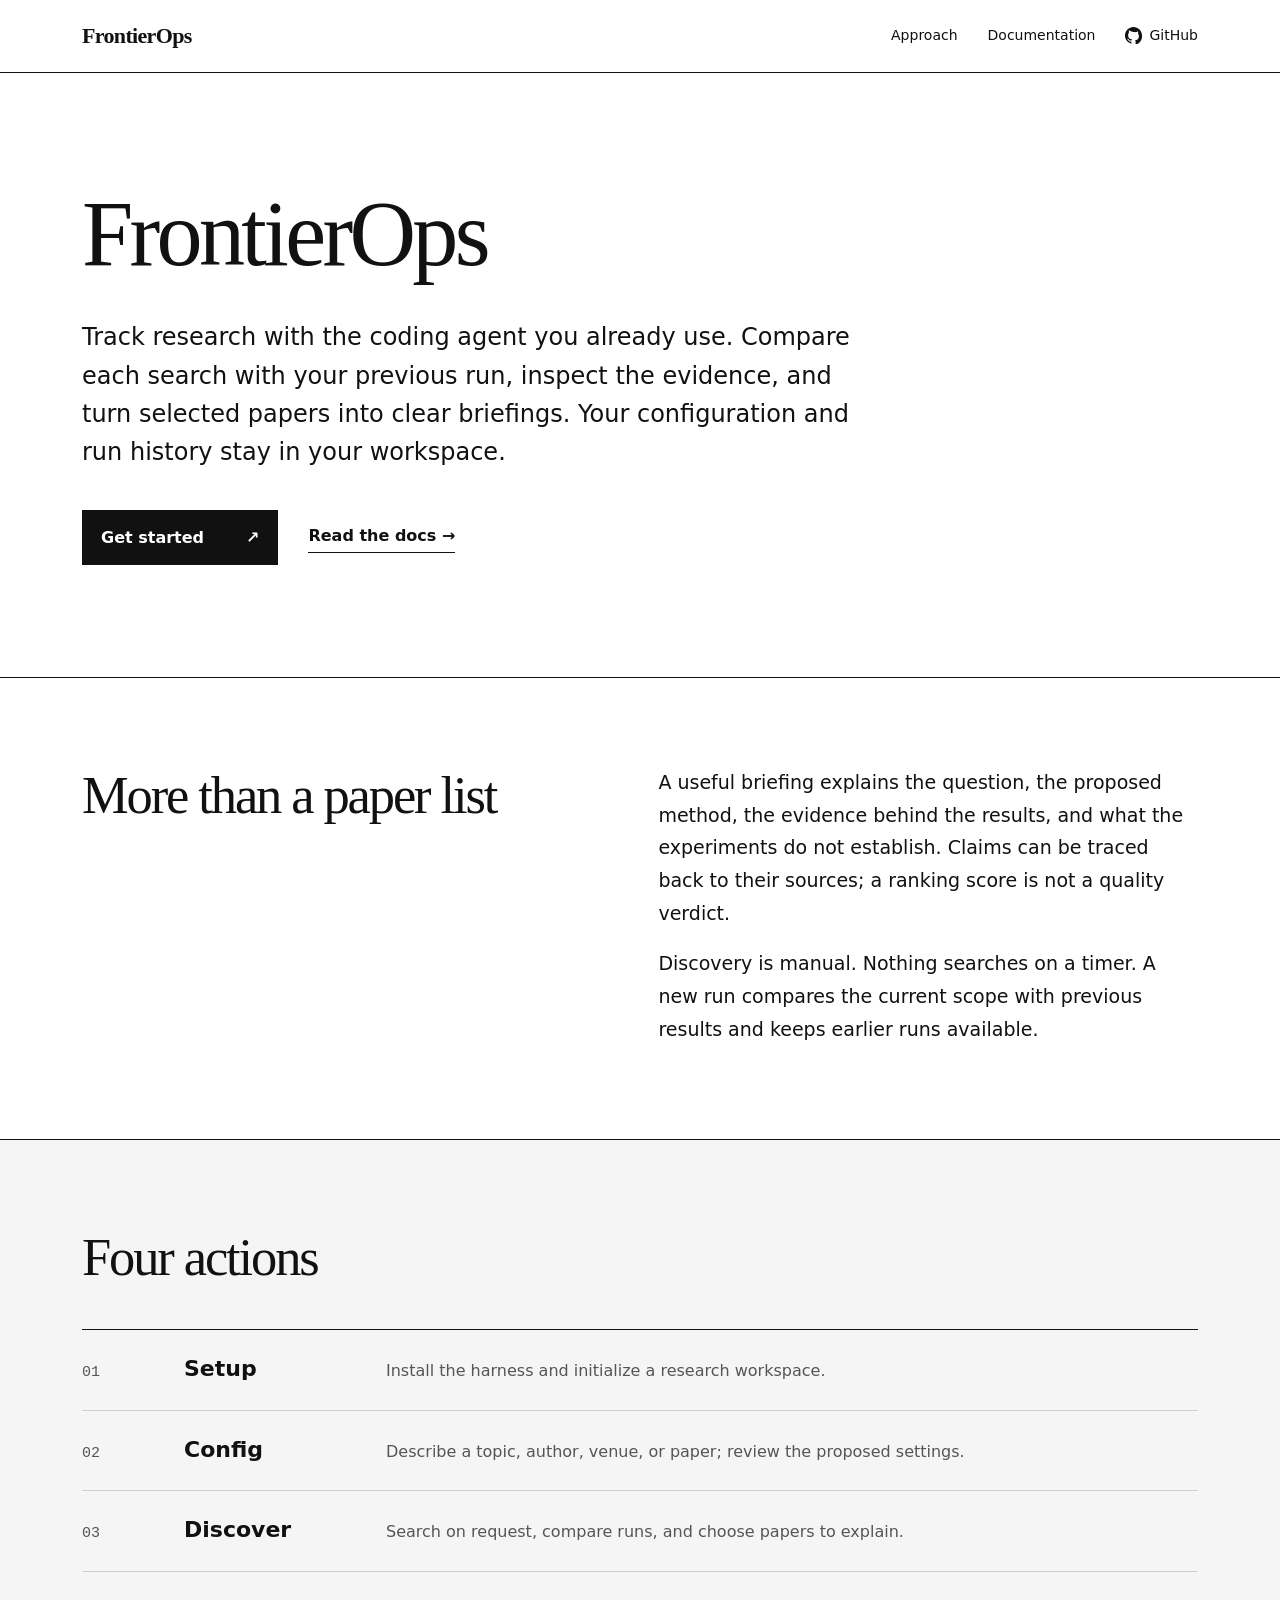
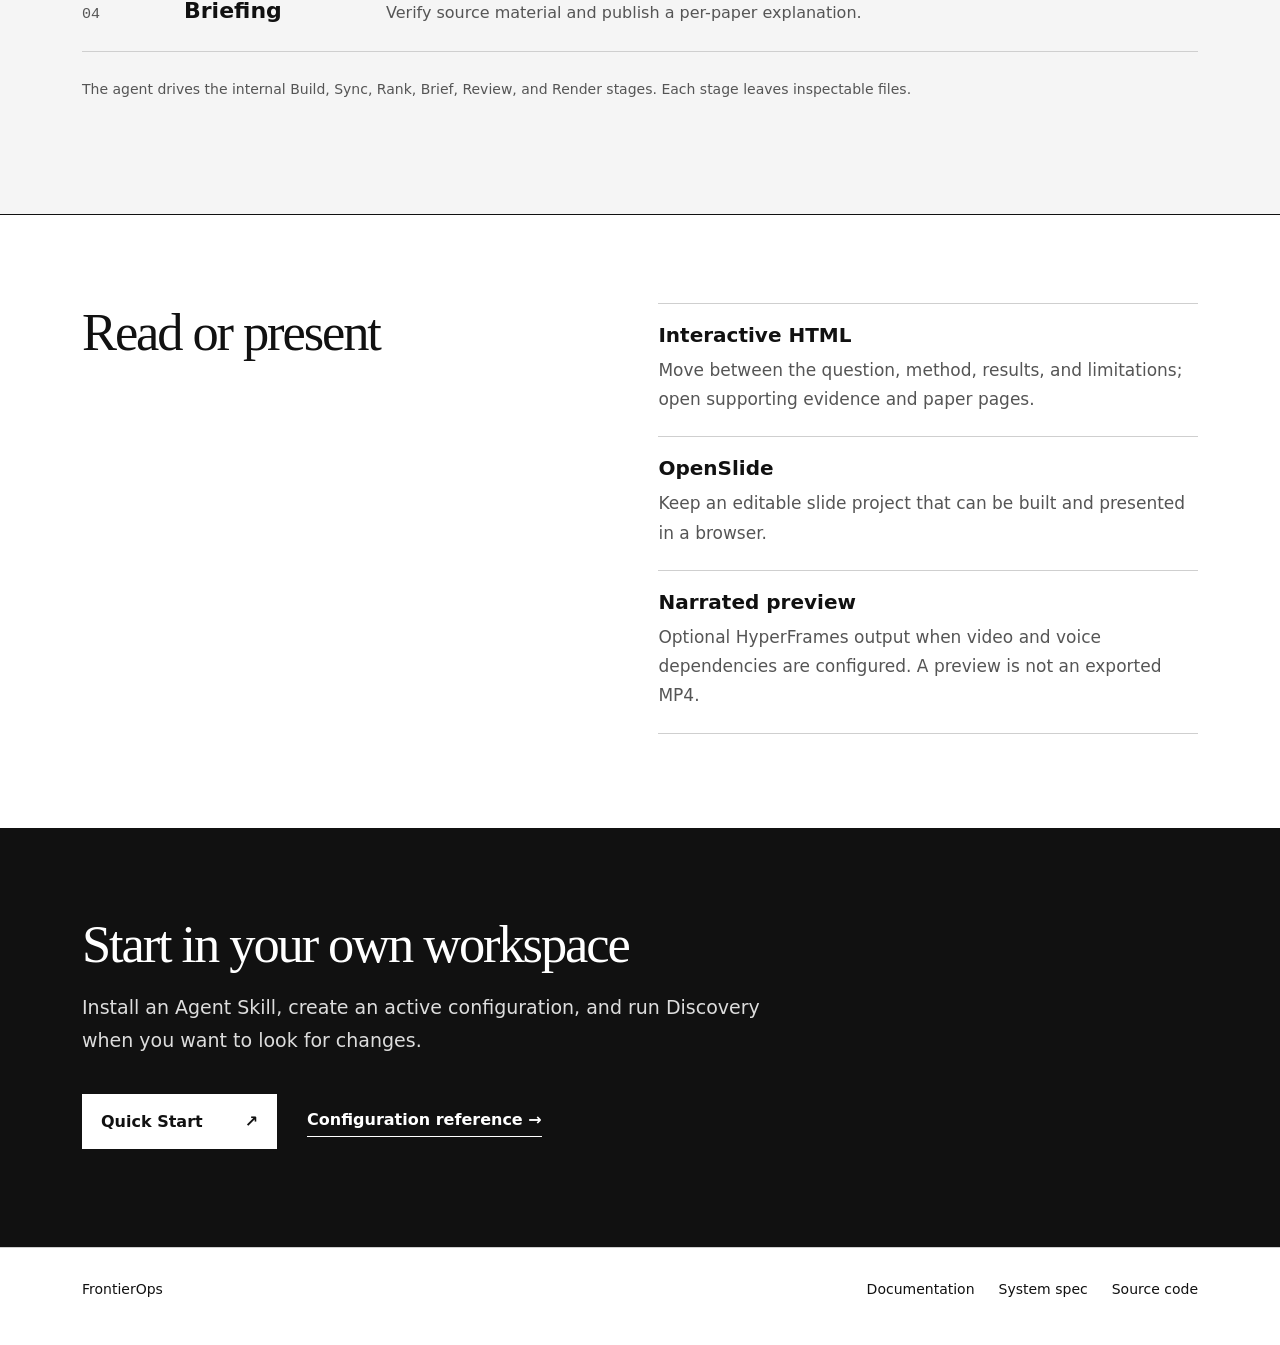
==== commit 61d07a4d: "docs: simplify English user guide and remove example pages" ====
--- a/docs/index.html
+++ b/docs/index.html
@@ -1,80 +1,63 @@
 <!doctype html>
-<html lang="zh-Hant">
+<html lang="en">
 <head>
   <meta charset="utf-8">
   <meta name="viewport" content="width=device-width, initial-scale=1">
-  <meta name="description" content="FrontierOps：讓既有 Coding Agent 協助研究者追蹤、查核並解說新論文。">
-  <title>FrontierOps — 讀懂新論文</title>
+  <meta name="description" content="FrontierOps: a local, agent-agnostic harness for tracking and explaining new research papers.">
+  <title>FrontierOps — Understand new research</title>
   <link rel="stylesheet" href="site.css">
 </head>
 <body>
   <header class="site-header">
     <div class="container header-inner">
       <a class="wordmark" href="index.html">FrontierOps</a>
-      <nav aria-label="主選單">
-        <a href="#approach">設計概念</a>
-        <a href="guide.html">使用文件</a>
-        <a href="example.html">實跑範例</a>
+      <nav aria-label="Main navigation">
+        <a href="#approach">Approach</a>
+        <a href="guide.html">Documentation</a>
         <a class="github-link" href="https://github.com/Yuankai619/FrontierOps"><img src="github.svg" alt="">GitHub</a>
       </nav>
     </div>
   </header>
 
   <main>
-    <section class="hero">
-      <div class="container">
-        <h1>FrontierOps</h1>
-        <p class="hero-copy">用既有 Coding Agent 追蹤新論文，檢查原文證據，整理成可回查的研究簡報。同步由研究者啟動，設定與每次執行都留在本地。</p>
-        <div class="actions">
-          <a class="button-primary" href="quick-start.html">Quick Start <span aria-hidden="true">↗</span></a>
-          <a class="plain-link" href="steps.html">四個使用步驟 <span aria-hidden="true">→</span></a>
-        </div>
+    <section class="hero"><div class="container">
+      <h1>FrontierOps</h1>
+      <p class="hero-copy">Track research with the coding agent you already use. Compare each search with your previous run, inspect the evidence, and turn selected papers into clear briefings. Your configuration and run history stay in your workspace.</p>
+      <div class="actions"><a class="button-primary" href="quick-start.html">Get started <span aria-hidden="true">↗</span></a><a class="plain-link" href="guide.html">Read the docs <span aria-hidden="true">→</span></a></div>
+    </div></section>
+
+    <section class="section" id="approach"><div class="container split-section">
+      <h2>More than a paper list</h2>
+      <div class="section-copy"><p>A useful briefing explains the question, the proposed method, the evidence behind the results, and what the experiments do not establish. Claims can be traced back to their sources; a ranking score is not a quality verdict.</p><p>Discovery is manual. Nothing searches on a timer. A new run compares the current scope with previous results and keeps earlier runs available.</p></div>
+    </div></section>
+
+    <section class="section section-tinted"><div class="container">
+      <h2>Four actions</h2>
+      <ol class="action-list">
+        <li><span class="step-number">01</span><div><h3>Setup</h3><p>Install the harness and initialize a research workspace.</p></div></li>
+        <li><span class="step-number">02</span><div><h3>Config</h3><p>Describe a topic, author, venue, or paper; review the proposed settings.</p></div></li>
+        <li><span class="step-number">03</span><div><h3>Discover</h3><p>Search on request, compare runs, and choose papers to explain.</p></div></li>
+        <li><span class="step-number">04</span><div><h3>Briefing</h3><p>Verify source material and publish a per-paper explanation.</p></div></li>
+      </ol>
+      <p class="section-note">The agent drives the internal Build, Sync, Rank, Brief, Review, and Render stages. Each stage leaves inspectable files.</p>
+    </div></section>
+
+    <section class="section"><div class="container split-section">
+      <h2>Read or present</h2>
+      <div class="section-copy">
+        <div class="output-row"><h3>Interactive HTML</h3><p>Move between the question, method, results, and limitations; open supporting evidence and paper pages.</p></div>
+        <div class="output-row"><h3>OpenSlide</h3><p>Keep an editable slide project that can be built and presented in a browser.</p></div>
+        <div class="output-row"><h3>Narrated preview</h3><p>Optional HyperFrames output when video and voice dependencies are configured. A preview is not an exported MP4.</p></div>
       </div>
-    </section>
+    </div></section>
 
-    <section class="section" id="approach">
-      <div class="container split-section">
-        <h2>論文清單之外</h2>
-        <div class="section-copy">
-          <p>每篇解說先交代研究問題，再讀方法、實驗與限制。主張附原文頁碼；來源不夠時明說，不用排序分數替論文下評語。</p>
-          <p>它不在背景自行計時搜尋。只有你要求 Discover 時才同步；新結果會與上次成功同步比對，過往紀錄仍保留。</p>
-        </div>
-      </div>
-    </section>
-
-    <section class="section section-tinted">
-      <div class="container">
-        <h2>四個使用動作</h2>
-        <ol class="action-list">
-          <li><span class="step-number">01</span><div><h3>Setup</h3><p>建立工作區，檢查環境，產生可編輯的設定檔。</p></div></li>
-          <li><span class="step-number">02</span><div><h3>Config</h3><p>用自然語言描述研究範圍；Agent 驗證並套用規則。</p></div></li>
-          <li><span class="step-number">03</span><div><h3>Discover</h3><p>你要求時才同步，並展示新增論文與篩選理由。</p></div></li>
-          <li><span class="step-number">04</span><div><h3>Briefing</h3><p>核對原文後，產生可互動的解說與簡報。</p></div></li>
-        </ol>
-        <p class="section-note">底層 Build、Sync、Rank、Brief、Review、Render 保留各階段紀錄，供 Agent 除錯；研究者不必逐段操作。</p>
-      </div>
-    </section>
-
-    <section class="section">
-      <div class="container split-section">
-        <h2>閱讀與報告</h2>
-        <div class="section-copy">
-          <div class="output-row"><h3>互動 HTML</h3><p>按研究問題切換段落，展開證據，查看論文圖與 PDF 原頁。</p></div>
-          <div class="output-row"><h3>OpenSlide</h3><p>保留可編輯的投影片原始專案；建置後可在瀏覽器展示。</p></div>
-          <div class="output-row"><h3>影片預覽</h3><p>可選功能；需另外啟用旁白服務。本次 AutoSci 範例只驗收 HTML 與 slides。</p></div>
-        </div>
-      </div>
-    </section>
-
-    <section class="closing">
-      <div class="container">
-        <h2>先跑 AutoSci 範例</h2>
-        <p>四句簡短指令，從一篇 arXiv 論文開始。範例也記下目前不能自動完成的查核工作。</p>
-        <div class="actions"><a class="button-primary" href="quick-start.html">閱讀使用文件 <span aria-hidden="true">↗</span></a><a class="plain-link" href="example.html">AutoSci 範例 <span aria-hidden="true">→</span></a></div>
-      </div>
-    </section>
+    <section class="closing"><div class="container">
+      <h2>Start in your own workspace</h2>
+      <p>Install an Agent Skill, create an active configuration, and run Discovery when you want to look for changes.</p>
+      <div class="actions"><a class="button-primary" href="quick-start.html">Quick Start <span aria-hidden="true">↗</span></a><a class="plain-link" href="configuration.html">Configuration reference <span aria-hidden="true">→</span></a></div>
+    </div></section>
   </main>
 
-  <footer class="site-footer"><div class="container footer-inner"><span>FrontierOps</span><div><a href="guide.html">使用文件</a><a href="system-spec.md">系統規格</a><a href="https://github.com/Yuankai619/FrontierOps">原始碼</a></div></div></footer>
+  <footer class="site-footer"><div class="container footer-inner"><span>FrontierOps</span><div><a href="guide.html">Documentation</a><a href="system-spec.md">System spec</a><a href="https://github.com/Yuankai619/FrontierOps">Source code</a></div></div></footer>
 </body>
 </html>
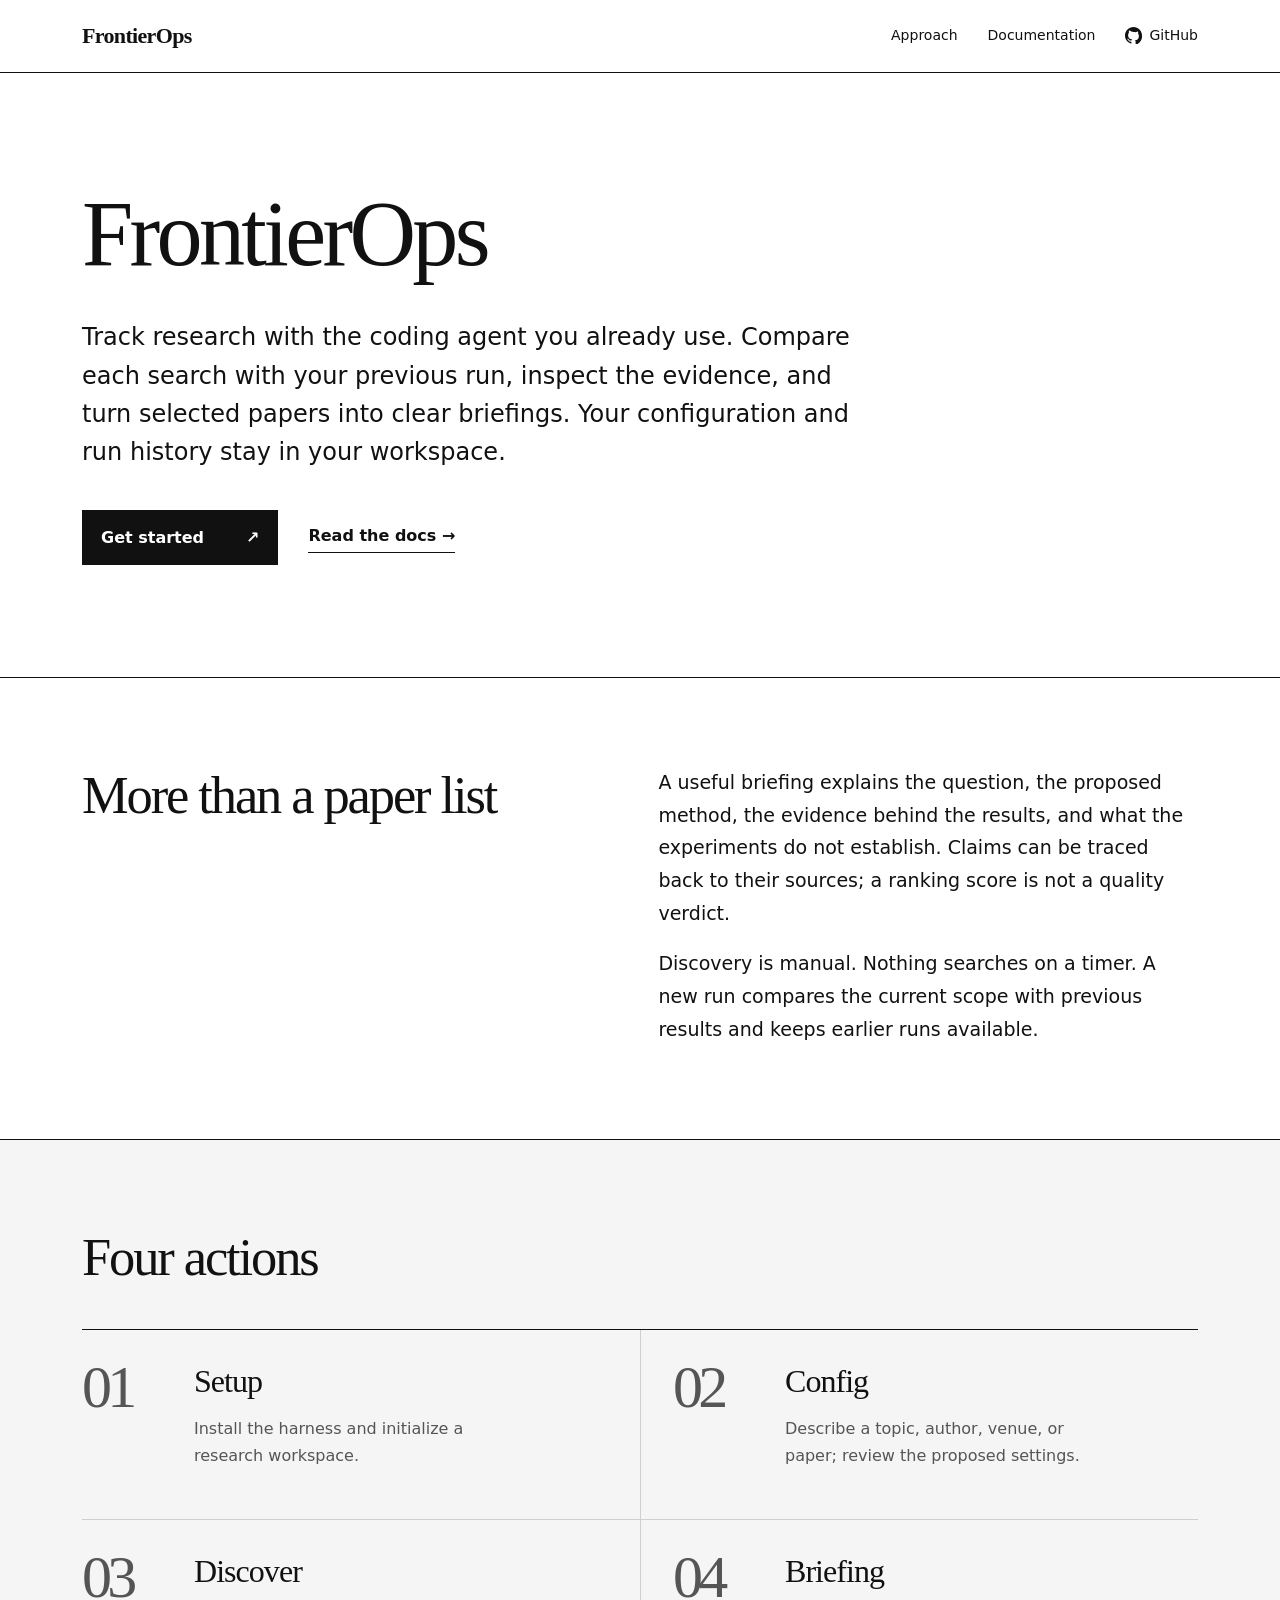
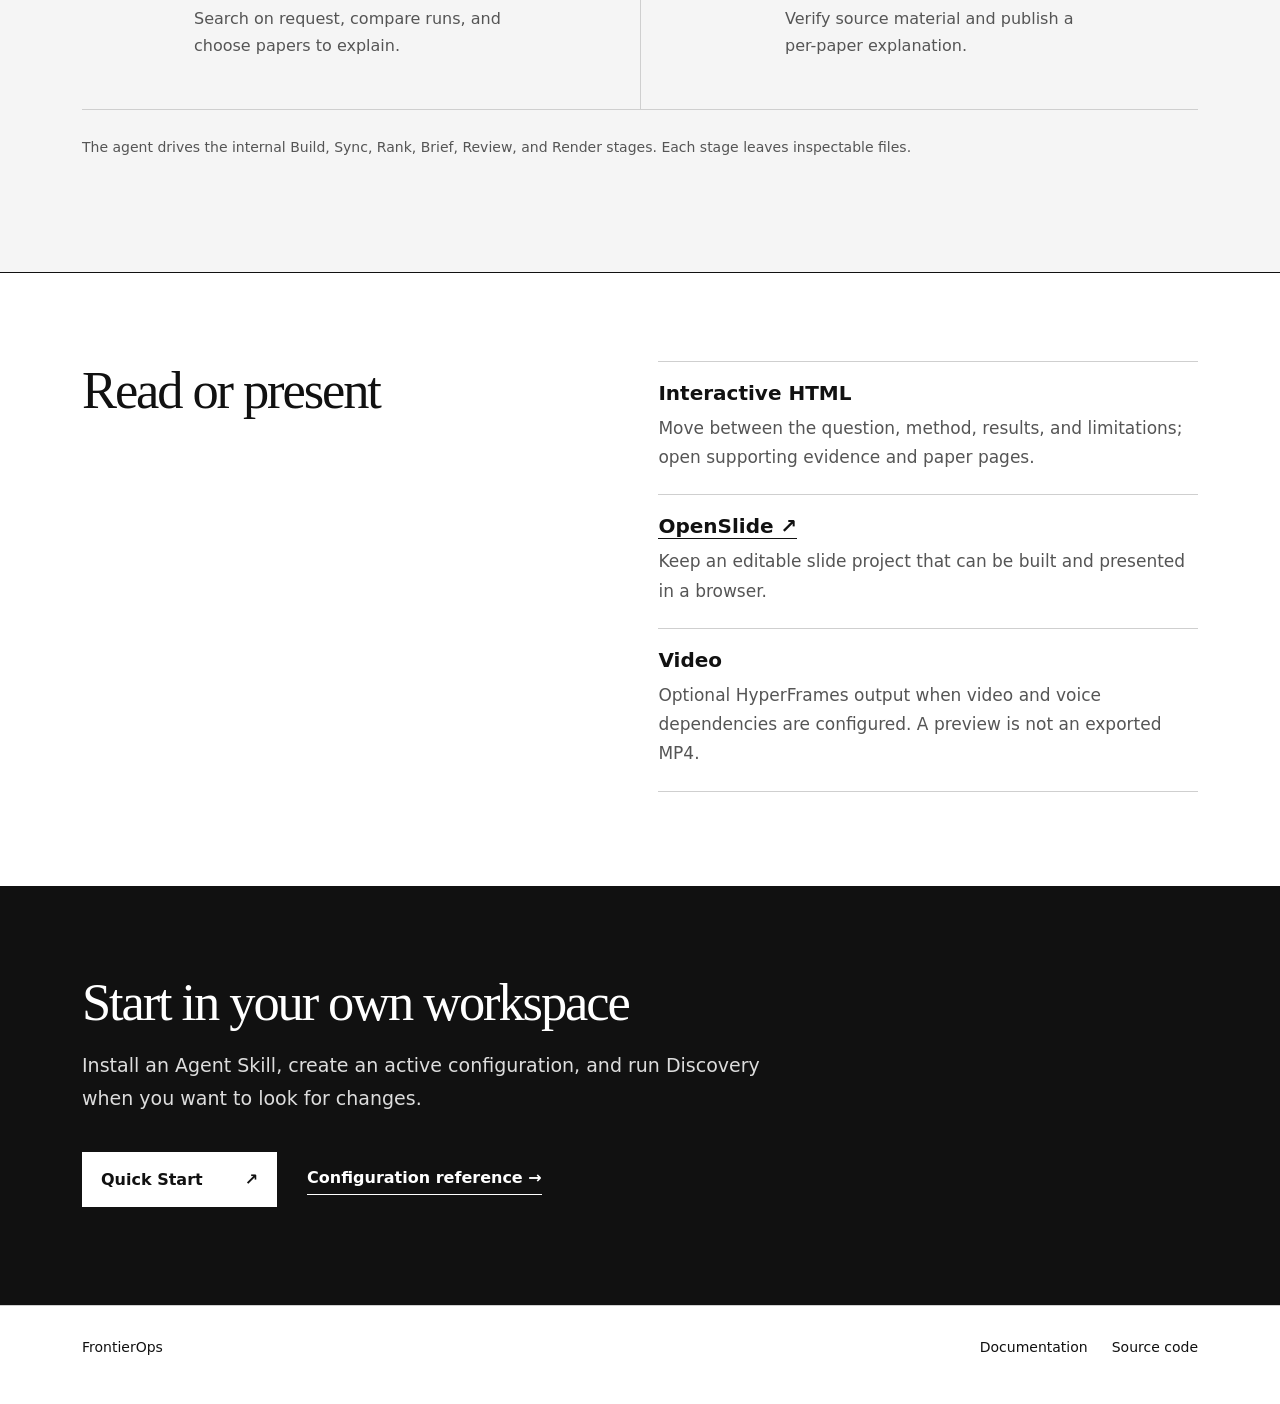
==== commit a36b933f: "docs: refine landing page actions and output links" ====
--- a/docs/index.html
+++ b/docs/index.html
@@ -46,8 +46,8 @@
       <h2>Read or present</h2>
       <div class="section-copy">
         <div class="output-row"><h3>Interactive HTML</h3><p>Move between the question, method, results, and limitations; open supporting evidence and paper pages.</p></div>
-        <div class="output-row"><h3>OpenSlide</h3><p>Keep an editable slide project that can be built and presented in a browser.</p></div>
-        <div class="output-row"><h3>Narrated preview</h3><p>Optional HyperFrames output when video and voice dependencies are configured. A preview is not an exported MP4.</p></div>
+        <div class="output-row"><h3><a href="https://github.com/open-slide/open-slide">OpenSlide <span aria-hidden="true">↗</span></a></h3><p>Keep an editable slide project that can be built and presented in a browser.</p></div>
+        <div class="output-row"><h3>Video</h3><p>Optional HyperFrames output when video and voice dependencies are configured. A preview is not an exported MP4.</p></div>
       </div>
     </div></section>
 
@@ -58,6 +58,6 @@
     </div></section>
   </main>
 
-  <footer class="site-footer"><div class="container footer-inner"><span>FrontierOps</span><div><a href="guide.html">Documentation</a><a href="system-spec.md">System spec</a><a href="https://github.com/Yuankai619/FrontierOps">Source code</a></div></div></footer>
+  <footer class="site-footer"><div class="container footer-inner"><span>FrontierOps</span><div><a href="guide.html">Documentation</a><a href="https://github.com/Yuankai619/FrontierOps">Source code</a></div></div></footer>
 </body>
 </html>
--- a/docs/site.css
+++ b/docs/site.css
@@ -35,16 +35,18 @@
 .split-section h2{max-width:500px}
 .section-copy{font-size:19px;line-height:1.72;max-width:650px}
 .section-copy p:last-child{margin-bottom:0}
-.action-list{list-style:none;padding:0;margin:42px 0 20px;border-top:1px solid var(--ink)}
-.action-list li{display:grid;grid-template-columns:80px 180px 1fr;gap:22px;align-items:baseline;border-bottom:1px solid var(--line);padding:25px 0}
-.action-list li>div{display:contents}
-.action-list h3{margin:0}
-.action-list p{margin:0;color:var(--muted)}
-.step-number{font:15px/1.5 ui-monospace,SFMono-Regular,Consolas,monospace;color:var(--muted)}
+.action-list{display:grid;grid-template-columns:repeat(2,minmax(0,1fr));list-style:none;padding:0;margin:42px 0 20px;border-top:1px solid var(--ink)}
+.action-list li{display:grid;grid-template-columns:92px minmax(0,1fr);gap:20px;min-height:190px;padding:30px 32px 30px 0;border-bottom:1px solid var(--line)}
+.action-list li:nth-child(even){padding-left:32px;padding-right:0;border-left:1px solid var(--line)}
+.action-list h3{font:500 clamp(26px,2.5vw,34px)/1.1 Georgia,"Noto Serif TC",serif;letter-spacing:-.03em;margin:4px 0 16px}
+.action-list p{max-width:310px;margin:0;color:var(--muted)}
+.step-number{font:500 60px/.9 Georgia,"Noto Serif TC",serif;letter-spacing:-.08em;color:var(--muted)}
 .section-note{font-size:14px;color:var(--muted);margin-top:26px}
 .output-row{border-top:1px solid var(--line);padding:19px 0 22px}
 .output-row:last-child{border-bottom:1px solid var(--line)}
 .output-row h3{font-size:20px}
+.output-row h3 a{text-decoration:none;border-bottom:1px solid var(--ink)}
+.output-row h3 a:hover{border-bottom-width:2px}
 .output-row p{font-size:17px;color:var(--muted);margin:0}
 .closing{border-top:1px solid var(--ink);padding:86px 0 98px;background:var(--ink);color:#fff}
 .closing h2{margin-bottom:18px}
@@ -85,6 +87,7 @@
 .docs-main .step-guide{border-top:1px solid var(--line);padding:22px 0 0}
 .docs-main .step-guide h3{margin:0 0 7px}
 .docs-main .step-guide p{margin-bottom:12px}
-@media(max-width:820px){.split-section{grid-template-columns:1fr;gap:18px}.docs-layout{grid-template-columns:1fr;gap:28px}.docs-nav{position:static;display:flex;gap:18px;overflow-x:auto;white-space:nowrap}.docs-nav a{flex:none}.action-list li{grid-template-columns:50px 130px 1fr;gap:14px}.doc-links{grid-template-columns:1fr}}
-@media(max-width:600px){.container{padding:0 20px}.header-inner{align-items:flex-start;flex-direction:column;padding-top:18px;padding-bottom:16px}.site-header nav{gap:12px 20px}.hero{padding:70px 0 78px}.section{padding:65px 0}.action-list li{grid-template-columns:44px 1fr;gap:8px 13px}.action-list li>div{display:block}.action-list p{grid-column:2;margin-top:5px}.closing{padding:65px 0}.footer-inner{flex-direction:column}.docs-intro{padding:46px 0 36px}.docs-layout{padding-bottom:55px}.docs-main section{margin-bottom:38px;padding-bottom:44px}.docs-main table{display:block;overflow-x:auto}}
+.docs-main .section-index{font-size:14px;line-height:2;border-bottom:1px solid var(--line);padding:0 0 24px;margin:0 0 34px}
+@media(max-width:820px){.split-section{grid-template-columns:1fr;gap:18px}.docs-layout{grid-template-columns:1fr;gap:28px}.docs-nav{position:static;display:flex;gap:18px;overflow-x:auto;white-space:nowrap}.docs-nav a{flex:none}.action-list li{grid-template-columns:64px minmax(0,1fr);gap:16px}.action-list li:nth-child(even){padding-left:22px}.step-number{font-size:48px}.doc-links{grid-template-columns:1fr}}
+@media(max-width:600px){.container{padding:0 20px}.header-inner{align-items:flex-start;flex-direction:column;padding-top:18px;padding-bottom:16px}.site-header nav{gap:12px 20px}.hero{padding:70px 0 78px}.section{padding:65px 0}.action-list{grid-template-columns:1fr}.action-list li{min-height:0;padding:26px 0}.action-list li:nth-child(even){padding:26px 0;border-left:0}.action-list h3{margin-bottom:10px}.closing{padding:65px 0}.footer-inner{flex-direction:column}.docs-intro{padding:46px 0 36px}.docs-layout{padding-bottom:55px}.docs-main section{margin-bottom:38px;padding-bottom:44px}.docs-main table{display:block;overflow-x:auto}}
 @media(prefers-reduced-motion:reduce){html{scroll-behavior:auto}}
